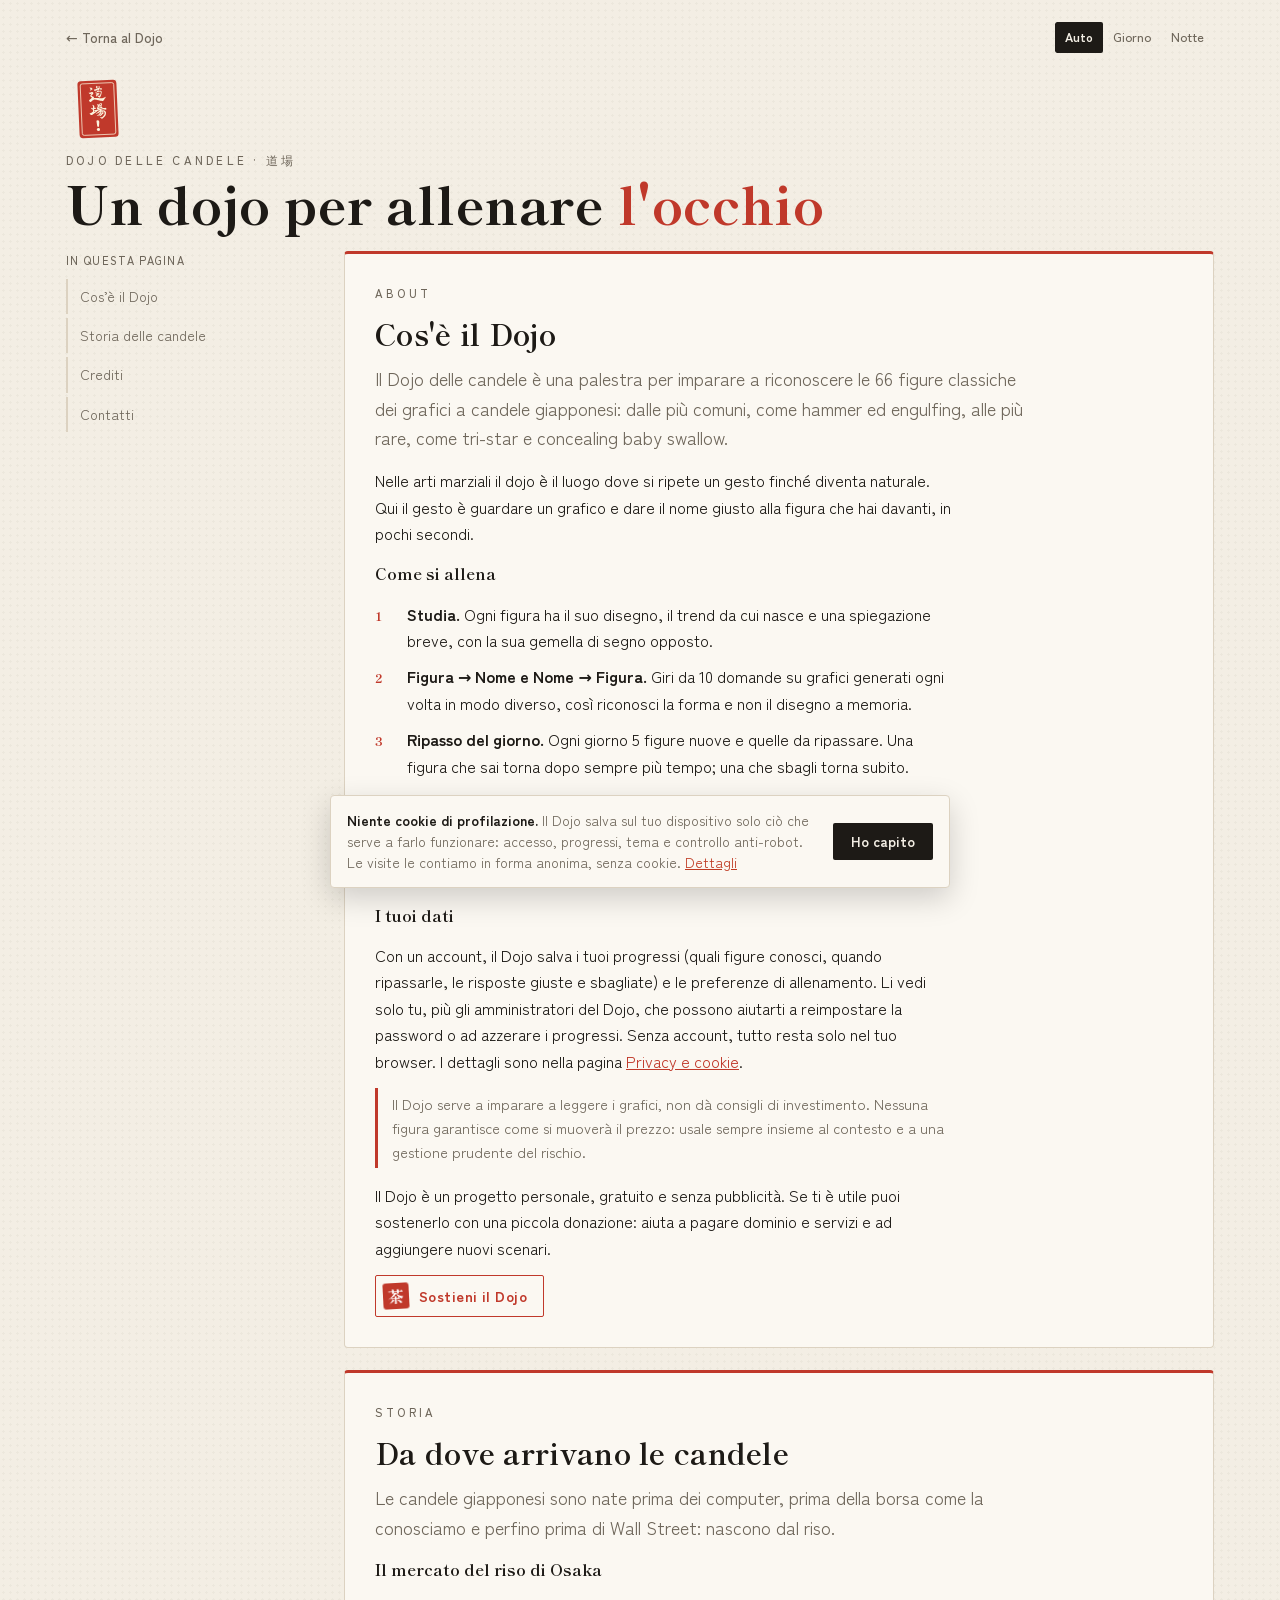
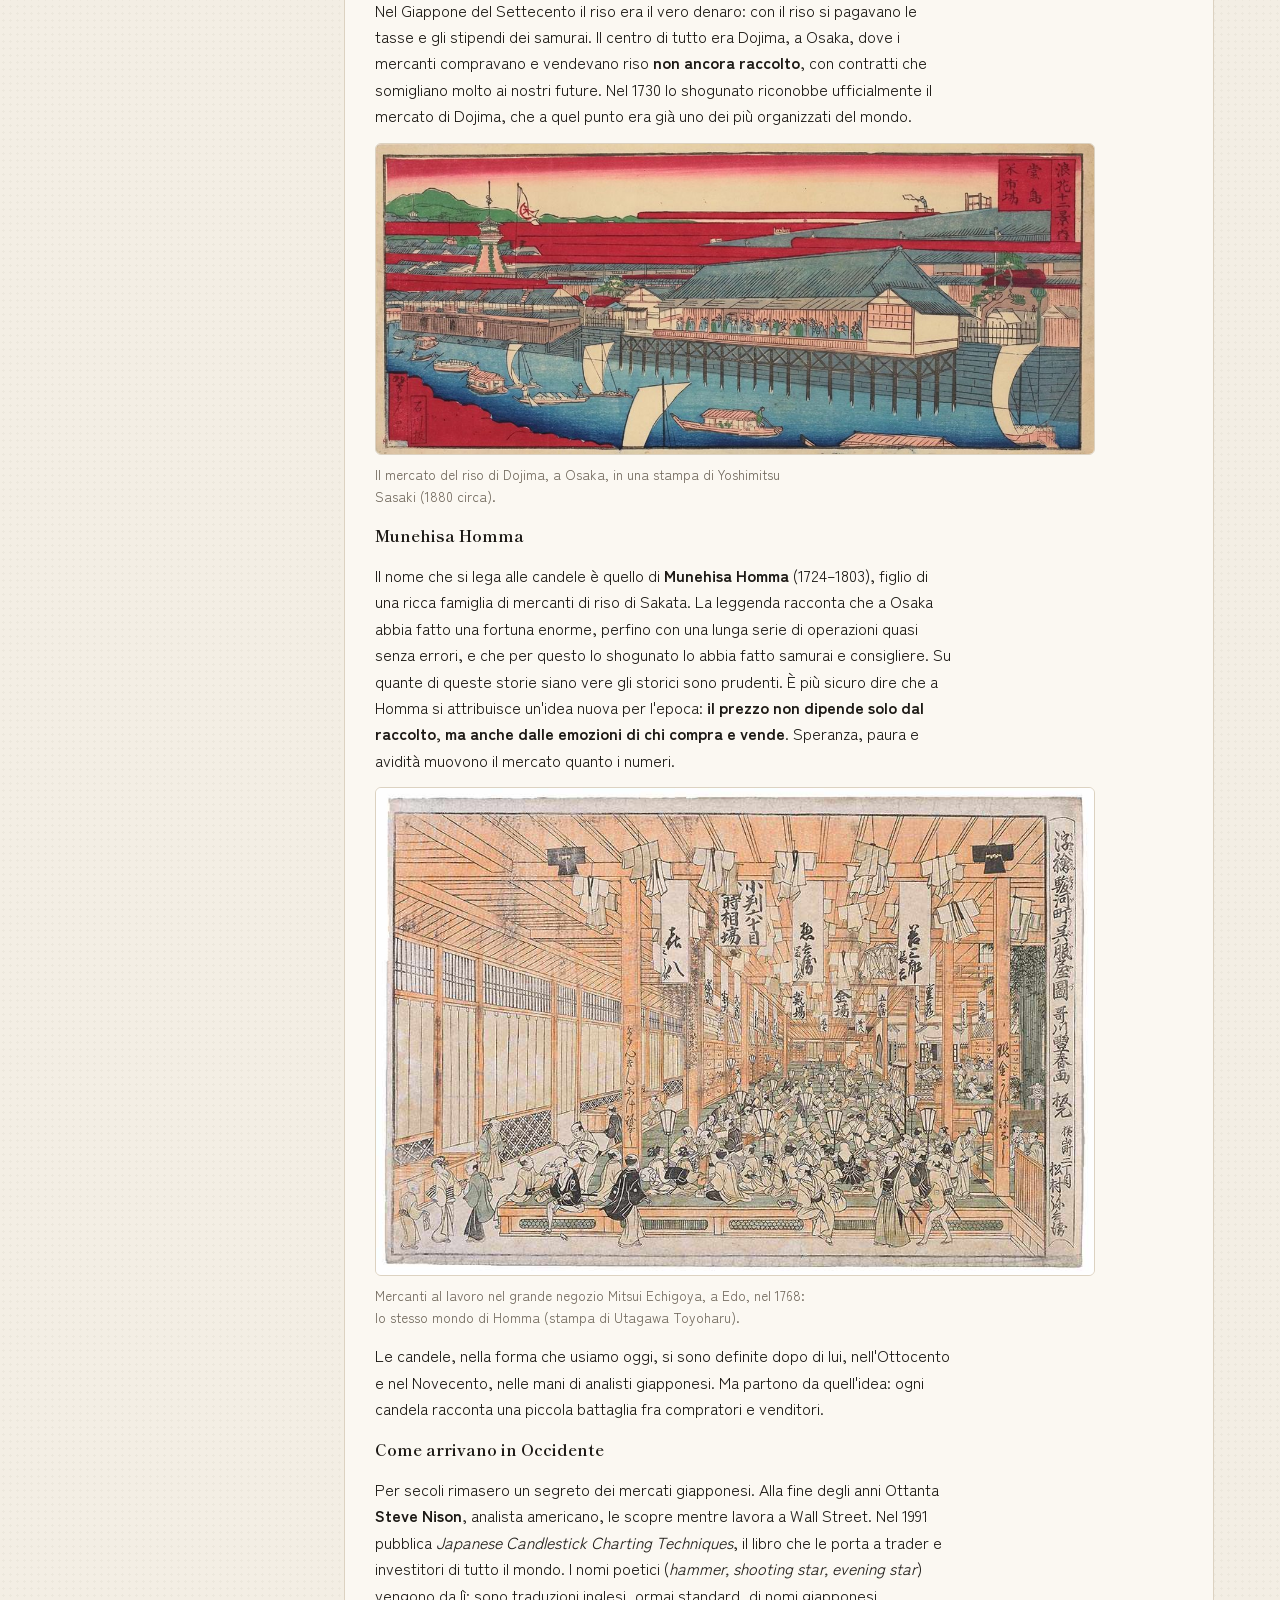
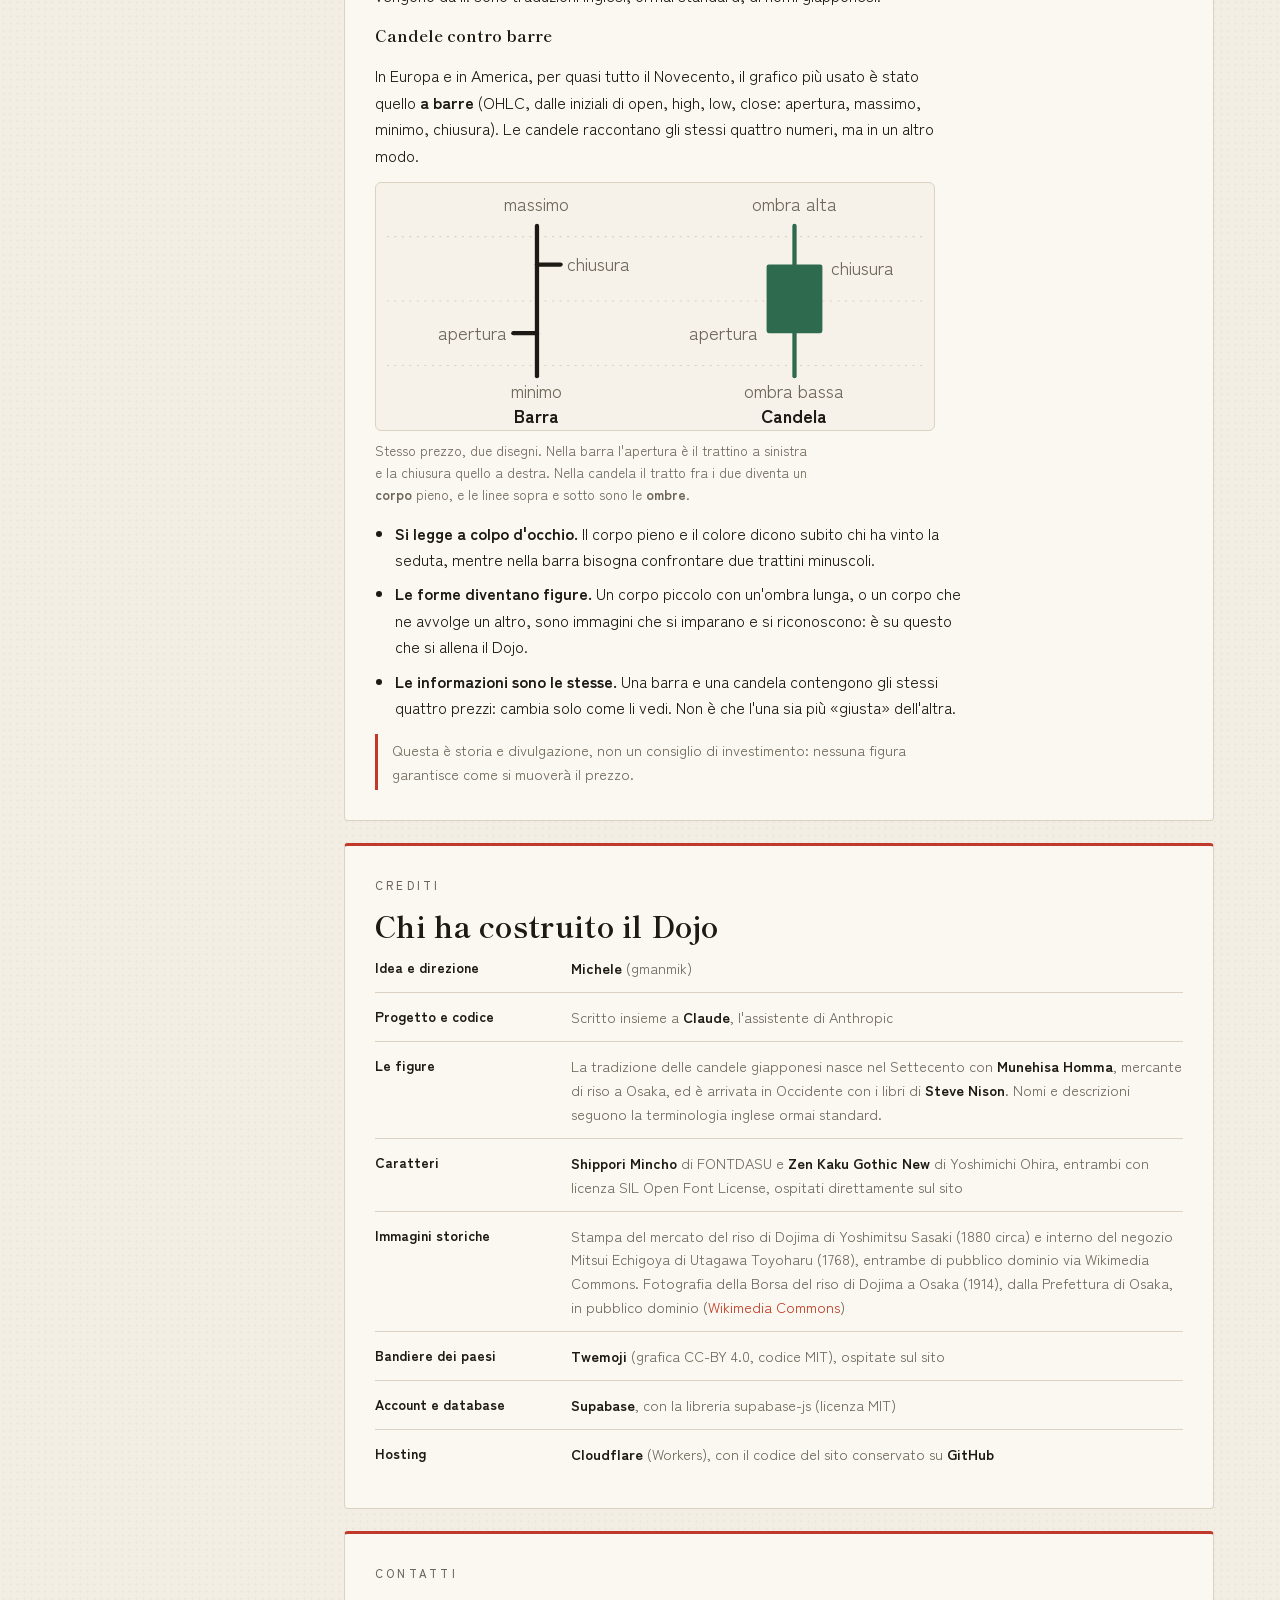
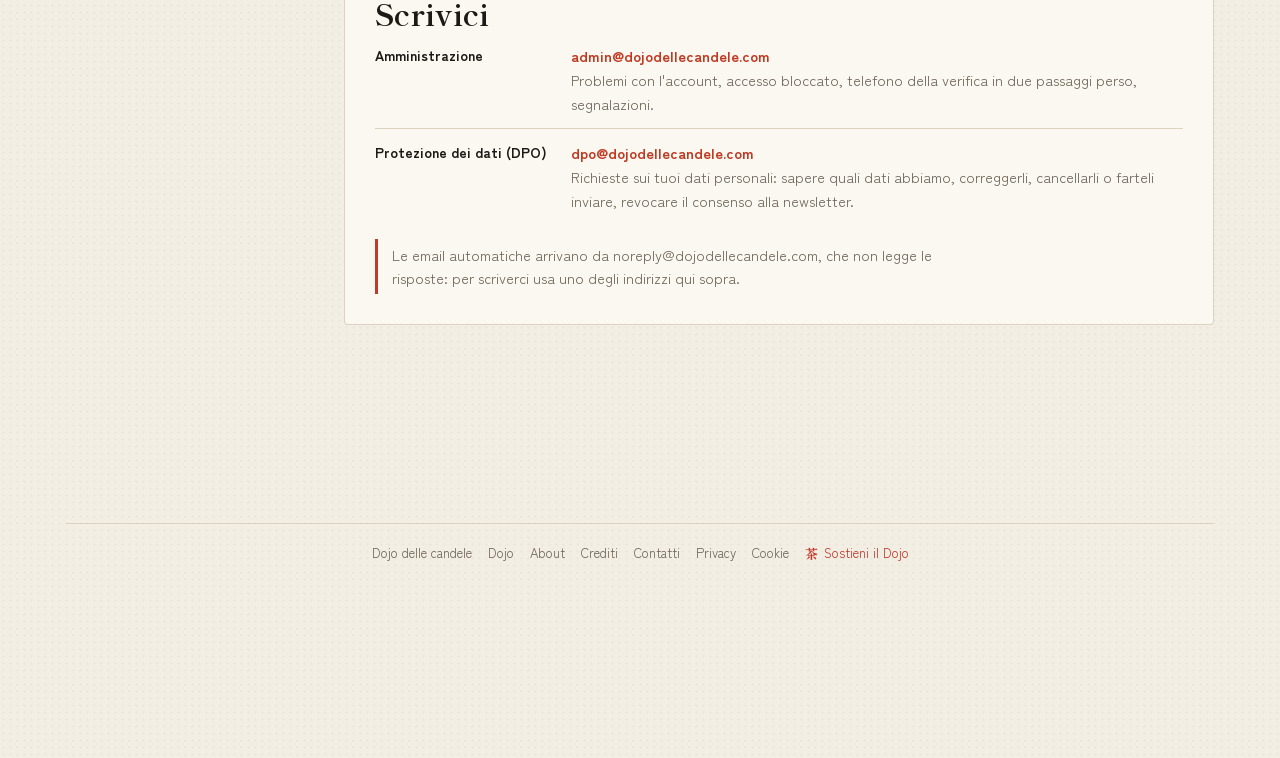
==== about.html @ 522f8072 "Impostazioni con suoni e ingranaggio, About e Privacy adattate al 16:9 Co-Authored-By: Claude Sonnet" ====
<!doctype html>
<html lang="it">
<head>
<meta charset="utf-8">
<script src="theme-init.js"></script>
<meta name="viewport" content="width=device-width,initial-scale=1,viewport-fit=cover">
<title>Dojo delle candele · About e crediti</title>
<meta name="description" content="Cos'è il Dojo delle candele, come funziona e chi ha contribuito.">
<link rel="icon" href="favicon.svg" type="image/svg+xml">
<link rel="icon" href="favicon-32.png" sizes="32x32" type="image/png">
<link rel="apple-touch-icon" href="apple-touch-icon.png">
<link rel="manifest" href="manifest.webmanifest">
<link rel="stylesheet" href="fonts.css">
<link rel="stylesheet" href="tasti-hover.css">
<link rel="stylesheet" href="pagine-larghe.css">
<style>
/* Layout: one reading column on the dojo's chart-paper; two chapters, About and Crediti. */
:root{
  color-scheme:light;
  --paper:#F1F4F0; --grid:rgba(24,48,36,.055); --card:#FFFFFF; --well:#FAFBF9;
  --ink:#17201C; --muted:#5A6660; --line:#D7DDD8;
  --bull:#12875C; --bull-soft:#DCF0E5; --bear:#CF3F48;
  --accent:#2C46A6; --accent-soft:#E2E7F7; --hl-line:#D9B54A;
  --display:"Young Serif", Georgia, "Times New Roman", serif;
  --body:"Figtree", system-ui, -apple-system, "Segoe UI", sans-serif;
  --mono:"IBM Plex Mono", ui-monospace, Menlo, Consolas, monospace;
}
@media (prefers-color-scheme: dark){:root:not([data-theme="light"]){
  --paper:#111714; --grid:rgba(200,230,215,.05); --card:#19211D; --well:#151C18;
  --ink:#E5ECE8; --muted:#9AA8A1; --line:#2B3530;
  --bull:#33C487; --bull-soft:#173427; --bear:#F2696F;
  --accent:#93A8FF; --accent-soft:#222B48; --hl-line:#9C8233; color-scheme:dark}}
:root[data-theme="dark"]{
  --paper:#111714; --grid:rgba(200,230,215,.05); --card:#19211D; --well:#151C18;
  --ink:#E5ECE8; --muted:#9AA8A1; --line:#2B3530;
  --bull:#33C487; --bull-soft:#173427; --bear:#F2696F;
  --accent:#93A8FF; --accent-soft:#222B48; --hl-line:#9C8233; color-scheme:dark}
*{box-sizing:border-box}
html{padding-top:env(safe-area-inset-top,0px);padding-bottom:env(safe-area-inset-bottom,0px)}
body{margin:0;background:var(--paper);color:var(--ink);font-family:var(--body);font-size:16px;line-height:1.6;
  background-image:linear-gradient(var(--grid) 1px,transparent 1px),linear-gradient(90deg,var(--grid) 1px,transparent 1px);background-size:24px 24px}
.wrap{max-width:760px;margin:0 auto;padding-block:20px 56px;padding-left:max(16px, env(safe-area-inset-left, 0px));padding-right:max(16px, env(safe-area-inset-right, 0px));display:grid;gap:22px}
.topbar{display:flex;justify-content:space-between;align-items:center;gap:10px;flex-wrap:wrap}
.back{font-weight:600;font-size:14px;border:1px solid var(--line);background:var(--card);color:var(--ink);padding:7px 14px 7px 11px;border-radius:999px;text-decoration:none}
.seg{display:inline-flex;border:1px solid var(--line);border-radius:8px;overflow:hidden;background:var(--card)}
.seg button{font:inherit;font-size:12.5px;font-weight:500;border:0;background:transparent;color:var(--muted);padding:5px 10px;cursor:pointer}
.seg button+button{border-left:1px solid var(--line)}
.seg button[aria-pressed="true"]{background:var(--accent-soft);color:var(--accent);font-weight:600}
button:focus-visible,a:focus-visible{outline:2px solid var(--accent);outline-offset:2px}
.eyebrow{font-family:var(--mono);font-size:11px;letter-spacing:.12em;text-transform:uppercase;color:var(--muted)}
h1{font-family:var(--display);font-weight:400;font-size:clamp(34px,6vw,52px);line-height:1.02;margin:6px 0 0;text-wrap:balance}
h1 em{font-style:normal;color:var(--bull)}
h2{font-family:var(--display);font-weight:400;font-size:clamp(24px,4vw,30px);line-height:1.1;margin:0;text-wrap:balance}
h3{font-size:16px;margin:0}
p{margin:0;max-width:65ch}
a{color:var(--accent)}
.lead{color:var(--muted);font-size:clamp(16px,2.4vw,18px)}
.chapter{background:var(--card);border:1px solid var(--line);border-radius:14px;padding:clamp(18px,4vw,30px);display:grid;gap:14px;scroll-margin-top:16px}
.steps{display:grid;gap:10px;margin:0;padding:0;list-style:none}
.steps li{display:grid;grid-template-columns:auto minmax(0,1fr);gap:4px 12px;align-items:baseline}
.steps .n{font-family:var(--mono);font-size:12px;color:var(--muted);min-width:20px}
.boxes{display:flex;flex-wrap:wrap;gap:6px;margin-top:2px}
.boxes span{font-family:var(--mono);font-size:12px;border:1px solid var(--line);border-radius:6px;padding:2px 8px;background:var(--well);font-variant-numeric:tabular-nums}
.boxes span:nth-child(n+4){border-color:var(--bull);color:var(--bull)}
.note{border-left:3px solid var(--hl-line);padding:4px 0 4px 14px;color:var(--muted);font-size:14.5px}
.compare-fig{margin:0;display:grid;gap:8px}
.compare-fig svg{width:100%;height:auto;max-width:560px;background:var(--well);border:1px solid var(--line);border-radius:6px}
.compare-fig img{width:100%;height:auto;max-width:720px;border:1px solid var(--line);border-radius:6px}
.compare-fig figcaption{font-size:13.5px;color:var(--muted);max-width:62ch}
.plain{margin:0;padding-left:20px;display:grid;gap:8px}
.credits{display:grid;gap:0;margin:0}
.credits div{display:grid;grid-template-columns:minmax(0,180px) minmax(0,1fr);gap:4px 16px;padding:12px 0;border-top:1px solid var(--line)}
.credits div:first-child{border-top:0;padding-top:0}
.credits dt{font-weight:600;font-size:14px}
.credits dd{margin:0;font-size:14.5px;color:var(--muted)}
.credits dd b{color:var(--ink);font-weight:600}
.credits dd a{color:var(--accent);text-decoration:none}
.credits dd a b{color:inherit}
.sitefoot{display:flex;gap:6px 16px;flex-wrap:wrap;justify-content:center;font-size:13px;color:var(--muted)}
.sitefoot a{color:var(--muted)}
@media (max-width:600px){
  body{background-image:none;font-size:15.5px}
  .credits div{grid-template-columns:minmax(0,1fr)}
}
</style>
<style>
/* Grafica Sumi per le pagine secondarie (About, Privacy, Admin): carta washi, inchiostro, timbro vermiglio.
   Viene dopo lo stile della pagina e ne ridefinisce colori, caratteri e forme. */
:root{
  --paper:#F3EEE4; --grain:rgba(60,40,10,.035); --grid:transparent; --card:#FBF8F2; --well:#F7F2E9;
  --ink:#1D1A16; --muted:#6E665A; --line:#DCD2C1; --line2:#C9BDA8;
  --bull:#2E6A4E; --bull-soft:#E1EBDF; --bear:#BF3A22; --bear-soft:#F5E0D7;
  --accent:#BF3A22; --accent-soft:#F5E0D7; --hl:#F1E6C6; --hl-line:#B8963E; --seal:#C0392B; --seal-ink:#FFFFFF;
  --display:"Shippori Mincho", "Hiragino Mincho ProN", Georgia, serif;
  --body:"Zen Kaku Gothic New", system-ui, -apple-system, "Segoe UI", sans-serif;
  --mono:"Zen Kaku Gothic New", system-ui, sans-serif;
}
@media (prefers-color-scheme: dark){:root:not([data-theme="light"]){
  --paper:#15130F; --grain:rgba(255,240,210,.03); --grid:transparent; --card:#201C17; --well:#1A1713;
  --ink:#F4EEE3; --muted:#C4BBAC; --line:#4D463B; --line2:#6A6152;
  --bull:#86C29C; --bull-soft:#20302A; --bear:#EE7B59; --bear-soft:#3A221B;
  --accent:#E8714F; --accent-soft:#35201A; --hl:#2E2817; --hl-line:#9C8236; --seal:#D9503A; --seal-ink:#FFFFFF; color-scheme:dark}}
:root[data-theme="dark"]{
  --paper:#15130F; --grain:rgba(255,240,210,.03); --grid:transparent; --card:#201C17; --well:#1A1713;
  --ink:#F4EEE3; --muted:#C4BBAC; --line:#4D463B; --line2:#6A6152;
  --bull:#86C29C; --bull-soft:#20302A; --bear:#EE7B59; --bear-soft:#3A221B;
  --accent:#E8714F; --accent-soft:#35201A; --hl:#2E2817; --hl-line:#9C8236; --seal:#D9503A; --seal-ink:#FFFFFF; color-scheme:dark}
body{line-height:1.65;background-image:radial-gradient(var(--grain) 1px,transparent 1.2px)!important;background-size:7px 7px!important}
h1,h2,.gate h2,.tile .v{font-family:var(--display);font-weight:800;letter-spacing:.01em}
h2{font-weight:700}
h1 em{color:var(--seal)}
h3{font-family:var(--display);font-weight:700}
.eyebrow{font-family:var(--body);font-weight:500;font-size:11.5px;letter-spacing:.28em}
a{color:var(--seal)}
button:focus-visible,a:focus-visible,input:focus-visible{outline-color:var(--seal)}
.back{border:0;background:none;padding:6px 0;color:var(--muted);font-weight:500;border-radius:0}
.back:hover{color:var(--ink)}
.seg,.themes{border:0;border-radius:2px;background:transparent}
.seg button{border-radius:2px}
.seg button+button{border-left:0}
.seg button[aria-pressed="true"]{background:var(--ink);color:var(--paper);font-weight:700}
.chapter,.panel{border-radius:4px;border-color:var(--line)}
.chapter{border-top:3px solid var(--seal)}
.note{border-left-color:var(--seal)}
.boxes span{font-family:var(--body);border-radius:2px;border-color:var(--line2)}
.steps .n{font-family:var(--display);font-weight:800;color:var(--seal)}
.credits div,.tbl th,.tbl td,.tbl tr{border-color:var(--line)}
.tbl code,.secret,.exportbox textarea{font-family:ui-monospace,Menlo,Consolas,monospace}
.sitefoot{padding-top:18px;border-top:1px solid var(--line)}
.sitefoot a{text-decoration:none}
.sitefoot a:hover{color:var(--seal)}
/* admin */
.btn{border-radius:2px;font-weight:700;letter-spacing:.02em}
.btn:hover:not(:disabled){background:var(--seal);color:var(--seal-ink)}
.btn.ghost{border:1px solid var(--line2)}
.btn.ghost:hover:not(:disabled){background:var(--well);color:var(--ink)}
input,.exportbox textarea,.confirm{border-radius:2px;border-width:1px;border-color:var(--line2)}
.chip{border-radius:2px;font-weight:700}
.chip.me{border-color:var(--line2)}
.dots i{border-radius:50%}
.legend i{border-radius:50%}
.tile{border-top:3px solid var(--seal)}
.gate{border-top:3px solid var(--seal)}
/* Tasto «Sostieni il Dojo» (grafica Sumi). Usa solo le variabili già presenti nel sito:
   --seal, --seal-ink, --muted, --line, --display, --body. */
.support{display:inline-flex;align-items:center;gap:10px;font-family:var(--body);font-weight:700;font-size:14.5px;letter-spacing:.03em;
  color:var(--seal);background:transparent;border:1.5px solid var(--seal);border-radius:2px;padding:7px 16px 7px 7px;text-decoration:none;
  transition:background .15s,color .15s}
.support .cha{display:grid;place-items:center;width:26px;height:26px;border-radius:3px;background:var(--seal);color:var(--seal-ink);
  font-family:var(--display);font-weight:800;font-size:16px;line-height:1;transform:rotate(-3deg)}
.support:hover{background:var(--seal);color:var(--seal-ink)}
.support:hover .cha{background:var(--seal-ink);color:var(--seal)}
.support:focus-visible{outline:2px solid var(--seal);outline-offset:3px}
/* nel piè di pagina: un link discreto con il piccolo 茶 */
.sitefoot .foot-support{display:inline-flex;align-items:center;gap:6px;color:var(--seal)!important;text-decoration:none}
.sitefoot .foot-support .cha{font-family:var(--display);font-weight:800;font-size:13px;line-height:1}
.sitefoot .foot-support:hover{text-decoration:underline;text-underline-offset:3px}
/* fine del Ripasso del giorno: una riga piccola, mai un popup */
.support-line{display:flex;align-items:center;justify-content:space-between;gap:10px 16px;flex-wrap:wrap;border-top:1px dashed var(--line2,var(--line));padding-top:14px;margin-top:4px}
.support-line p{margin:0;font-size:13.5px;color:var(--muted);max-width:52ch}
.support-line .support{font-size:13.5px;padding:5px 14px 5px 5px}
.support-line .support .cha{width:22px;height:22px;font-size:14px}
@media (max-width:600px){.support-line .support{width:100%;justify-content:center}}
</style>
</head>
<body>
<div class="wrap">
  <div class="topbar">
    <a class="back" href="./">← Torna al Dojo</a>
    <div class="seg themes" id="themeSeg" role="group" aria-label="Tema">
      <button type="button" data-t="auto" title="Segue il giorno o la notte del tuo dispositivo">Auto</button><button type="button" data-t="light">Giorno</button><button type="button" data-t="dark">Notte</button>
    </div>
  </div>

  <header>
    <img src="logo.svg" alt="" height="64" style="display:block;margin-bottom:10px;width:auto">
    <div class="eyebrow">Dojo delle candele · 道場</div>
    <h1>Un dojo per allenare <em>l'occhio</em></h1>
  </header>

  <nav class="toc" aria-label="Indice della pagina"><b>In questa pagina</b><a href="#about">Cos’è il Dojo</a><a href="#storia">Storia delle candele</a><a href="#crediti">Crediti</a><a href="#contatti">Contatti</a></nav>
  <section class="chapter" id="about">
    <div class="eyebrow">About</div>
    <h2>Cos'è il Dojo</h2>
    <p class="lead">Il Dojo delle candele è una palestra per imparare a riconoscere le 66 figure classiche dei grafici a candele giapponesi: dalle più comuni, come hammer ed engulfing, alle più rare, come tri-star e concealing baby swallow.</p>
    <p>Nelle arti marziali il dojo è il luogo dove si ripete un gesto finché diventa naturale. Qui il gesto è guardare un grafico e dare il nome giusto alla figura che hai davanti, in pochi secondi.</p>

    <h3>Come si allena</h3>
    <ol class="steps">
      <li><span class="n">1</span><span><b>Studia.</b> Ogni figura ha il suo disegno, il trend da cui nasce e una spiegazione breve, con la sua gemella di segno opposto.</span></li>
      <li><span class="n">2</span><span><b>Figura → Nome e Nome → Figura.</b> Giri da 10 domande su grafici generati ogni volta in modo diverso, così riconosci la forma e non il disegno a memoria.</span></li>
      <li><span class="n">3</span><span><b>Ripasso del giorno.</b> Ogni giorno 5 figure nuove e quelle da ripassare. Una figura che sai torna dopo sempre più tempo; una che sbagli torna subito.</span></li>
    </ol>
    <p>Il ripasso usa il metodo Leitner: ogni figura sta in una scatola, e ogni risposta giusta la sposta in quella successiva.</p>
    <div class="boxes" aria-label="Intervalli di ripasso"><span>oggi</span><span>1 giorno</span><span>3 giorni</span><span>7 giorni</span><span>16 giorni</span><span>35 giorni</span></div>

    <h3>I tuoi dati</h3>
    <p>Con un account, il Dojo salva i tuoi progressi (quali figure conosci, quando ripassarle, le risposte giuste e sbagliate) e le preferenze di allenamento. Li vedi solo tu, più gli amministratori del Dojo, che possono aiutarti a reimpostare la password o ad azzerare i progressi. Senza account, tutto resta solo nel tuo browser. I dettagli sono nella pagina <a href="privacy.html">Privacy e cookie</a>.</p>

    <p class="note">Il Dojo serve a imparare a leggere i grafici, non dà consigli di investimento. Nessuna figura garantisce come si muoverà il prezzo: usale sempre insieme al contesto e a una gestione prudente del rischio.</p>

    <p>Il Dojo è un progetto personale, gratuito e senza pubblicità. Se ti è utile puoi sostenerlo con una piccola donazione: aiuta a pagare dominio e servizi e ad aggiungere nuovi scenari.</p>
    <p><a class="support" href="https://paypal.me/Gmanmik" target="_blank" rel="noopener noreferrer"><span class="cha" aria-hidden="true">茶</span>Sostieni il Dojo</a></p>
  </section>

  <section class="chapter" id="storia">
    <div class="eyebrow">Storia</div>
    <h2>Da dove arrivano le candele</h2>
    <p class="lead">Le candele giapponesi sono nate prima dei computer, prima della borsa come la conosciamo e perfino prima di Wall Street: nascono dal riso.</p>

    <h3>Il mercato del riso di Osaka</h3>
    <p>Nel Giappone del Settecento il riso era il vero denaro: con il riso si pagavano le tasse e gli stipendi dei samurai. Il centro di tutto era Dojima, a Osaka, dove i mercanti compravano e vendevano riso <b>non ancora raccolto</b>, con contratti che somigliano molto ai nostri future. Nel 1730 lo shogunato riconobbe ufficialmente il mercato di Dojima, che a quel punto era già uno dei più organizzati del mondo.</p>
    <figure class="compare-fig"><img src="dojima-stampa-sasaki.jpg" alt="Stampa giapponese del mercato del riso di Dojima a Osaka" width="1200" height="519" loading="lazy"><figcaption>Il mercato del riso di Dojima, a Osaka, in una stampa di Yoshimitsu Sasaki (1880 circa).</figcaption></figure>

    <h3>Munehisa Homma</h3>
    <p>Il nome che si lega alle candele è quello di <b>Munehisa Homma</b> (1724–1803), figlio di una ricca famiglia di mercanti di riso di Sakata. La leggenda racconta che a Osaka abbia fatto una fortuna enorme, perfino con una lunga serie di operazioni quasi senza errori, e che per questo lo shogunato lo abbia fatto samurai e consigliere. Su quante di queste storie siano vere gli storici sono prudenti. È più sicuro dire che a Homma si attribuisce un'idea nuova per l'epoca: <b>il prezzo non dipende solo dal raccolto, ma anche dalle emozioni di chi compra e vende</b>. Speranza, paura e avidità muovono il mercato quanto i numeri.</p>
    <figure class="compare-fig"><img src="mercanti-mitsui-echigoya-1768.jpg" alt="Interno di un grande negozio di mercanti a Edo, stampa del 1768" width="1000" height="678" loading="lazy"><figcaption>Mercanti al lavoro nel grande negozio Mitsui Echigoya, a Edo, nel 1768: lo stesso mondo di Homma (stampa di Utagawa Toyoharu).</figcaption></figure>
    <p>Le candele, nella forma che usiamo oggi, si sono definite dopo di lui, nell'Ottocento e nel Novecento, nelle mani di analisti giapponesi. Ma partono da quell'idea: ogni candela racconta una piccola battaglia fra compratori e venditori.</p>

    <h3>Come arrivano in Occidente</h3>
    <p>Per secoli rimasero un segreto dei mercati giapponesi. Alla fine degli anni Ottanta <b>Steve Nison</b>, analista americano, le scopre mentre lavora a Wall Street. Nel 1991 pubblica <i>Japanese Candlestick Charting Techniques</i>, il libro che le porta a trader e investitori di tutto il mondo. I nomi poetici (<i>hammer, shooting star, evening star</i>) vengono da lì: sono traduzioni inglesi, ormai standard, di nomi giapponesi.</p>

    <h3>Candele contro barre</h3>
    <p>In Europa e in America, per quasi tutto il Novecento, il grafico più usato è stato quello <b>a barre</b> (OHLC, dalle iniziali di open, high, low, close: apertura, massimo, minimo, chiusura). Le candele raccontano gli stessi quattro numeri, ma in un altro modo.</p>
    <figure class="compare-fig">
      <svg viewBox="0 0 520 230" role="img" aria-label="Lo stesso movimento di prezzo disegnato come barra OHLC e come candela">
        <g stroke="var(--line)" stroke-dasharray="2 5"><line x1="10" x2="510" y1="50" y2="50"/><line x1="10" x2="510" y1="110" y2="110"/><line x1="10" x2="510" y1="170" y2="170"/></g>
        <g fill="none" stroke="var(--ink)" stroke-width="4" stroke-linecap="round"><path d="M150 40v140"/><path d="M128 140h22"/><path d="M150 76h22"/></g>
        <g font-size="17" fill="var(--muted)" font-family="var(--body)"><text x="122" y="146" text-anchor="end">apertura</text><text x="178" y="82">chiusura</text><text x="150" y="26" text-anchor="middle">massimo</text><text x="150" y="200" text-anchor="middle">minimo</text><text x="150" y="224" text-anchor="middle" font-weight="700" fill="var(--ink)">Barra</text></g>
        <g><path d="M390 40v140" stroke="var(--bull)" stroke-width="4" stroke-linecap="round"/><rect x="364" y="76" width="52" height="64" rx="2" fill="var(--bull)"/></g>
        <g font-size="17" fill="var(--muted)" font-family="var(--body)"><text x="356" y="146" text-anchor="end">apertura</text><text x="424" y="86">chiusura</text><text x="390" y="26" text-anchor="middle">ombra alta</text><text x="390" y="200" text-anchor="middle">ombra bassa</text><text x="390" y="224" text-anchor="middle" font-weight="700" fill="var(--ink)">Candela</text></g>
      </svg>
      <figcaption>Stesso prezzo, due disegni. Nella barra l'apertura è il trattino a sinistra e la chiusura quello a destra. Nella candela il tratto fra i due diventa un <b>corpo</b> pieno, e le linee sopra e sotto sono le <b>ombre</b>.</figcaption>
    </figure>
    <ul class="plain">
      <li><b>Si legge a colpo d'occhio.</b> Il corpo pieno e il colore dicono subito chi ha vinto la seduta, mentre nella barra bisogna confrontare due trattini minuscoli.</li>
      <li><b>Le forme diventano figure.</b> Un corpo piccolo con un'ombra lunga, o un corpo che ne avvolge un altro, sono immagini che si imparano e si riconoscono: è su questo che si allena il Dojo.</li>
      <li><b>Le informazioni sono le stesse.</b> Una barra e una candela contengono gli stessi quattro prezzi: cambia solo come li vedi. Non è che l'una sia più «giusta» dell'altra.</li>
    </ul>
    <p class="note">Questa è storia e divulgazione, non un consiglio di investimento: nessuna figura garantisce come si muoverà il prezzo.</p>
  </section>

  <section class="chapter" id="crediti">
    <div class="eyebrow">Crediti</div>
    <h2>Chi ha costruito il Dojo</h2>
    <dl class="credits">
      <div><dt>Idea e direzione</dt><dd><b>Michele</b> (gmanmik)</dd></div>
      <div><dt>Progetto e codice</dt><dd>Scritto insieme a <b>Claude</b>, l'assistente di Anthropic</dd></div>
      <div><dt>Le figure</dt><dd>La tradizione delle candele giapponesi nasce nel Settecento con <b>Munehisa Homma</b>, mercante di riso a Osaka, ed è arrivata in Occidente con i libri di <b>Steve Nison</b>. Nomi e descrizioni seguono la terminologia inglese ormai standard.</dd></div>
      <div><dt>Caratteri</dt><dd><b>Shippori Mincho</b> di FONTDASU e <b>Zen Kaku Gothic New</b> di Yoshimichi Ohira, entrambi con licenza SIL Open Font License, ospitati direttamente sul sito</dd></div>
      <div><dt>Immagini storiche</dt><dd>Stampa del mercato del riso di Dojima di Yoshimitsu Sasaki (1880 circa) e interno del negozio Mitsui Echigoya di Utagawa Toyoharu (1768), entrambe di pubblico dominio via Wikimedia Commons. Fotografia della Borsa del riso di Dojima a Osaka (1914), dalla Prefettura di Osaka, in pubblico dominio (<a href="https://commons.wikimedia.org/wiki/File:OsakaRiceMarket.jpg" rel="noopener noreferrer" target="_blank">Wikimedia Commons</a>)</dd></div>
      <div><dt>Bandiere dei paesi</dt><dd><b>Twemoji</b> (grafica CC-BY 4.0, codice MIT), ospitate sul sito</dd></div>
      <div><dt>Account e database</dt><dd><b>Supabase</b>, con la libreria supabase-js (licenza MIT)</dd></div>
      <div><dt>Hosting</dt><dd><b>Cloudflare</b> (Workers), con il codice del sito conservato su <b>GitHub</b></dd></div>
    </dl>
  </section>

  <section class="chapter" id="contatti">
    <div class="eyebrow">Contatti</div>
    <h2>Scrivici</h2>
    <dl class="credits">
      <div><dt>Amministrazione</dt><dd><a href="mailto:admin@dojodellecandele.com"><b>admin@dojodellecandele.com</b></a><br>Problemi con l'account, accesso bloccato, telefono della verifica in due passaggi perso, segnalazioni.</dd></div>
      <div><dt>Protezione dei dati (DPO)</dt><dd><a href="mailto:dpo@dojodellecandele.com"><b>dpo@dojodellecandele.com</b></a><br>Richieste sui tuoi dati personali: sapere quali dati abbiamo, correggerli, cancellarli o farteli inviare, revocare il consenso alla newsletter.</dd></div>
    </dl>
    <p class="note">Le email automatiche arrivano da noreply@dojodellecandele.com, che non legge le risposte: per scriverci usa uno degli indirizzi qui sopra.</p>
  </section>

  <footer class="sitefoot"><span>Dojo delle candele</span><a href="./">Dojo</a><a href="#about">About</a><a href="#crediti">Crediti</a><a href="#contatti">Contatti</a><a href="privacy.html">Privacy</a><a href="privacy.html#cookie">Cookie</a><a class="foot-support" href="https://paypal.me/Gmanmik" target="_blank" rel="noopener noreferrer"><span class="cha" aria-hidden="true">茶</span>Sostieni il Dojo</a></footer>
</div>
<script src="theme.js"></script>
<script src="cookie.js" defer></script>
</body>
</html>
---- fonts.css ----
/* Caratteri del Dojo (grafica Sumi), ospitati qui invece che su Google Fonts (niente dati inviati a Google). Licenza SIL Open Font License. */
/* latin-ext */
@font-face {
  font-family: 'Shippori Mincho';
  font-style: normal;
  font-weight: 500;
  font-display: swap;
  src: url(font-shippori-mincho-latin-ext.woff2) format('woff2');
  unicode-range: U+0100-02BA, U+02BD-02C5, U+02C7-02CC, U+02CE-02D7, U+02DD-02FF, U+0304, U+0308, U+0329, U+1D00-1DBF, U+1E00-1E9F, U+1EF2-1EFF, U+2020, U+20A0-20AB, U+20AD-20C4, U+2113, U+2C60-2C7F, U+A720-A7FF;
}
/* latin */
@font-face {
  font-family: 'Shippori Mincho';
  font-style: normal;
  font-weight: 500;
  font-display: swap;
  src: url(font-shippori-mincho-latin.woff2) format('woff2');
  unicode-range: U+0000-00FF, U+0131, U+0152-0153, U+02BB-02BC, U+02C6, U+02DA, U+02DC, U+0304, U+0308, U+0329, U+2000-206F, U+20AC, U+2122, U+2191, U+2193, U+2212, U+2215, U+FEFF, U+FFFD;
}
/* latin-ext */
@font-face {
  font-family: 'Shippori Mincho';
  font-style: normal;
  font-weight: 700;
  font-display: swap;
  src: url(font-shippori-mincho-latin-ext-700.woff2) format('woff2');
  unicode-range: U+0100-02BA, U+02BD-02C5, U+02C7-02CC, U+02CE-02D7, U+02DD-02FF, U+0304, U+0308, U+0329, U+1D00-1DBF, U+1E00-1E9F, U+1EF2-1EFF, U+2020, U+20A0-20AB, U+20AD-20C4, U+2113, U+2C60-2C7F, U+A720-A7FF;
}
/* latin */
@font-face {
  font-family: 'Shippori Mincho';
  font-style: normal;
  font-weight: 700;
  font-display: swap;
  src: url(font-shippori-mincho-latin-700.woff2) format('woff2');
  unicode-range: U+0000-00FF, U+0131, U+0152-0153, U+02BB-02BC, U+02C6, U+02DA, U+02DC, U+0304, U+0308, U+0329, U+2000-206F, U+20AC, U+2122, U+2191, U+2193, U+2212, U+2215, U+FEFF, U+FFFD;
}
/* latin-ext */
@font-face {
  font-family: 'Shippori Mincho';
  font-style: normal;
  font-weight: 800;
  font-display: swap;
  src: url(font-shippori-mincho-latin-ext-800.woff2) format('woff2');
  unicode-range: U+0100-02BA, U+02BD-02C5, U+02C7-02CC, U+02CE-02D7, U+02DD-02FF, U+0304, U+0308, U+0329, U+1D00-1DBF, U+1E00-1E9F, U+1EF2-1EFF, U+2020, U+20A0-20AB, U+20AD-20C4, U+2113, U+2C60-2C7F, U+A720-A7FF;
}
/* latin */
@font-face {
  font-family: 'Shippori Mincho';
  font-style: normal;
  font-weight: 800;
  font-display: swap;
  src: url(font-shippori-mincho-latin-800.woff2) format('woff2');
  unicode-range: U+0000-00FF, U+0131, U+0152-0153, U+02BB-02BC, U+02C6, U+02DA, U+02DC, U+0304, U+0308, U+0329, U+2000-206F, U+20AC, U+2122, U+2191, U+2193, U+2212, U+2215, U+FEFF, U+FFFD;
}
/* latin-ext */
@font-face {
  font-family: 'Zen Kaku Gothic New';
  font-style: normal;
  font-weight: 400;
  font-display: swap;
  src: url(font-zen-kaku-gothic-new-latin-ext.woff2) format('woff2');
  unicode-range: U+0100-02BA, U+02BD-02C5, U+02C7-02CC, U+02CE-02D7, U+02DD-02FF, U+0304, U+0308, U+0329, U+1D00-1DBF, U+1E00-1E9F, U+1EF2-1EFF, U+2020, U+20A0-20AB, U+20AD-20C4, U+2113, U+2C60-2C7F, U+A720-A7FF;
}
/* latin */
@font-face {
  font-family: 'Zen Kaku Gothic New';
  font-style: normal;
  font-weight: 400;
  font-display: swap;
  src: url(font-zen-kaku-gothic-new-latin.woff2) format('woff2');
  unicode-range: U+0000-00FF, U+0131, U+0152-0153, U+02BB-02BC, U+02C6, U+02DA, U+02DC, U+0304, U+0308, U+0329, U+2000-206F, U+20AC, U+2122, U+2191, U+2193, U+2212, U+2215, U+FEFF, U+FFFD;
}
/* latin-ext */
@font-face {
  font-family: 'Zen Kaku Gothic New';
  font-style: normal;
  font-weight: 500;
  font-display: swap;
  src: url(font-zen-kaku-gothic-new-latin-ext-500.woff2) format('woff2');
  unicode-range: U+0100-02BA, U+02BD-02C5, U+02C7-02CC, U+02CE-02D7, U+02DD-02FF, U+0304, U+0308, U+0329, U+1D00-1DBF, U+1E00-1E9F, U+1EF2-1EFF, U+2020, U+20A0-20AB, U+20AD-20C4, U+2113, U+2C60-2C7F, U+A720-A7FF;
}
/* latin */
@font-face {
  font-family: 'Zen Kaku Gothic New';
  font-style: normal;
  font-weight: 500;
  font-display: swap;
  src: url(font-zen-kaku-gothic-new-latin-500.woff2) format('woff2');
  unicode-range: U+0000-00FF, U+0131, U+0152-0153, U+02BB-02BC, U+02C6, U+02DA, U+02DC, U+0304, U+0308, U+0329, U+2000-206F, U+20AC, U+2122, U+2191, U+2193, U+2212, U+2215, U+FEFF, U+FFFD;
}
/* latin-ext */
@font-face {
  font-family: 'Zen Kaku Gothic New';
  font-style: normal;
  font-weight: 700;
  font-display: swap;
  src: url(font-zen-kaku-gothic-new-latin-ext-700.woff2) format('woff2');
  unicode-range: U+0100-02BA, U+02BD-02C5, U+02C7-02CC, U+02CE-02D7, U+02DD-02FF, U+0304, U+0308, U+0329, U+1D00-1DBF, U+1E00-1E9F, U+1EF2-1EFF, U+2020, U+20A0-20AB, U+20AD-20C4, U+2113, U+2C60-2C7F, U+A720-A7FF;
}
/* latin */
@font-face {
  font-family: 'Zen Kaku Gothic New';
  font-style: normal;
  font-weight: 700;
  font-display: swap;
  src: url(font-zen-kaku-gothic-new-latin-700.woff2) format('woff2');
  unicode-range: U+0000-00FF, U+0131, U+0152-0153, U+02BB-02BC, U+02C6, U+02DA, U+02DC, U+0304, U+0308, U+0329, U+2000-206F, U+20AC, U+2122, U+2191, U+2193, U+2212, U+2215, U+FEFF, U+FFFD;
}
/* kanji */
@font-face {
  font-family: 'Shippori Mincho';
  font-style: normal;
  font-weight: 800;
  font-display: swap;
  src: url(font-shippori-mincho-kanji.woff2) format('woff2');
  unicode-range: U+4e00, U+4e09, U+4e8c, U+4e94, U+516d, U+56db, U+5834, U+8336, U+9053;
}
---- tasti-hover.css ----
/* Tasti al passaggio del mouse (richiesta di Michele, 25/10): si ingrandiscono leggermente e la tinta
   diventa più scura di giorno e più chiara di notte. Solo con mouse vero (hover:hover), non sul tablet al tocco.
   Va in fondo allo stile di index, about, privacy e admin, dopo le regole :hover che ci sono già. */
:root{--hover-tint:brightness(.9)}
@media (prefers-color-scheme: dark){:root:not([data-theme="light"]){--hover-tint:brightness(1.22)}}
:root[data-theme="dark"]{--hover-tint:brightness(1.22)}
.btn,.opt,.mode,.support,.linkbtn,.back,.seg button,.fig{transition:transform .15s ease,filter .15s ease,background-color .15s,color .15s}
@media (hover:hover){
  .btn:hover:not(:disabled),.opt:hover:not(:disabled),.support:hover,.seg button:hover,.linkbtn:hover,.fig:hover{transform:scale(1.04);filter:var(--hover-tint)}
  .mode:hover{transform:scale(1.015);filter:var(--hover-tint)}
}
.btn:active:not(:disabled),.opt:active:not(:disabled){transform:scale(.98)}
@media (prefers-reduced-motion: reduce){.btn,.opt,.mode,.support,.linkbtn,.back,.seg button,.fig{transition:none}
  .btn:hover,.opt:hover,.mode:hover,.support:hover,.seg button:hover,.linkbtn:hover,.fig:hover{transform:none!important}}
---- pagine-larghe.css ----
/* About e Privacy sui monitor larghi (16:9): colonna di testo a destra e indice dei capitoli fisso a sinistra.
   Sotto i 1100 px l'indice non si vede e la pagina resta com'è. */
.toc{display:none}
@media (min-width:1100px) and (min-aspect-ratio:4/3){
  body .wrap{max-width:1180px;grid-template-columns:230px minmax(0,1fr);column-gap:48px;align-items:start}
  body .wrap>.topbar,.wrap>header,.wrap>.sitefoot{grid-column:1 / -1}
  body .wrap>.chapter{grid-column:2}
  .toc{display:grid;gap:4px;grid-column:1;grid-row:3 / span 12;position:sticky;top:22px;align-self:start;font-size:14px}
  .toc b{font-family:var(--mono);font-size:11px;letter-spacing:.12em;text-transform:uppercase;color:var(--muted);font-weight:500;margin-bottom:6px}
  .toc a{color:var(--muted);text-decoration:none;padding:6px 0 6px 12px;border-left:2px solid var(--line)}
  .toc a:hover{color:var(--ink);border-left-color:var(--seal)}
  .chapter p,.chapter li{max-width:72ch}
}
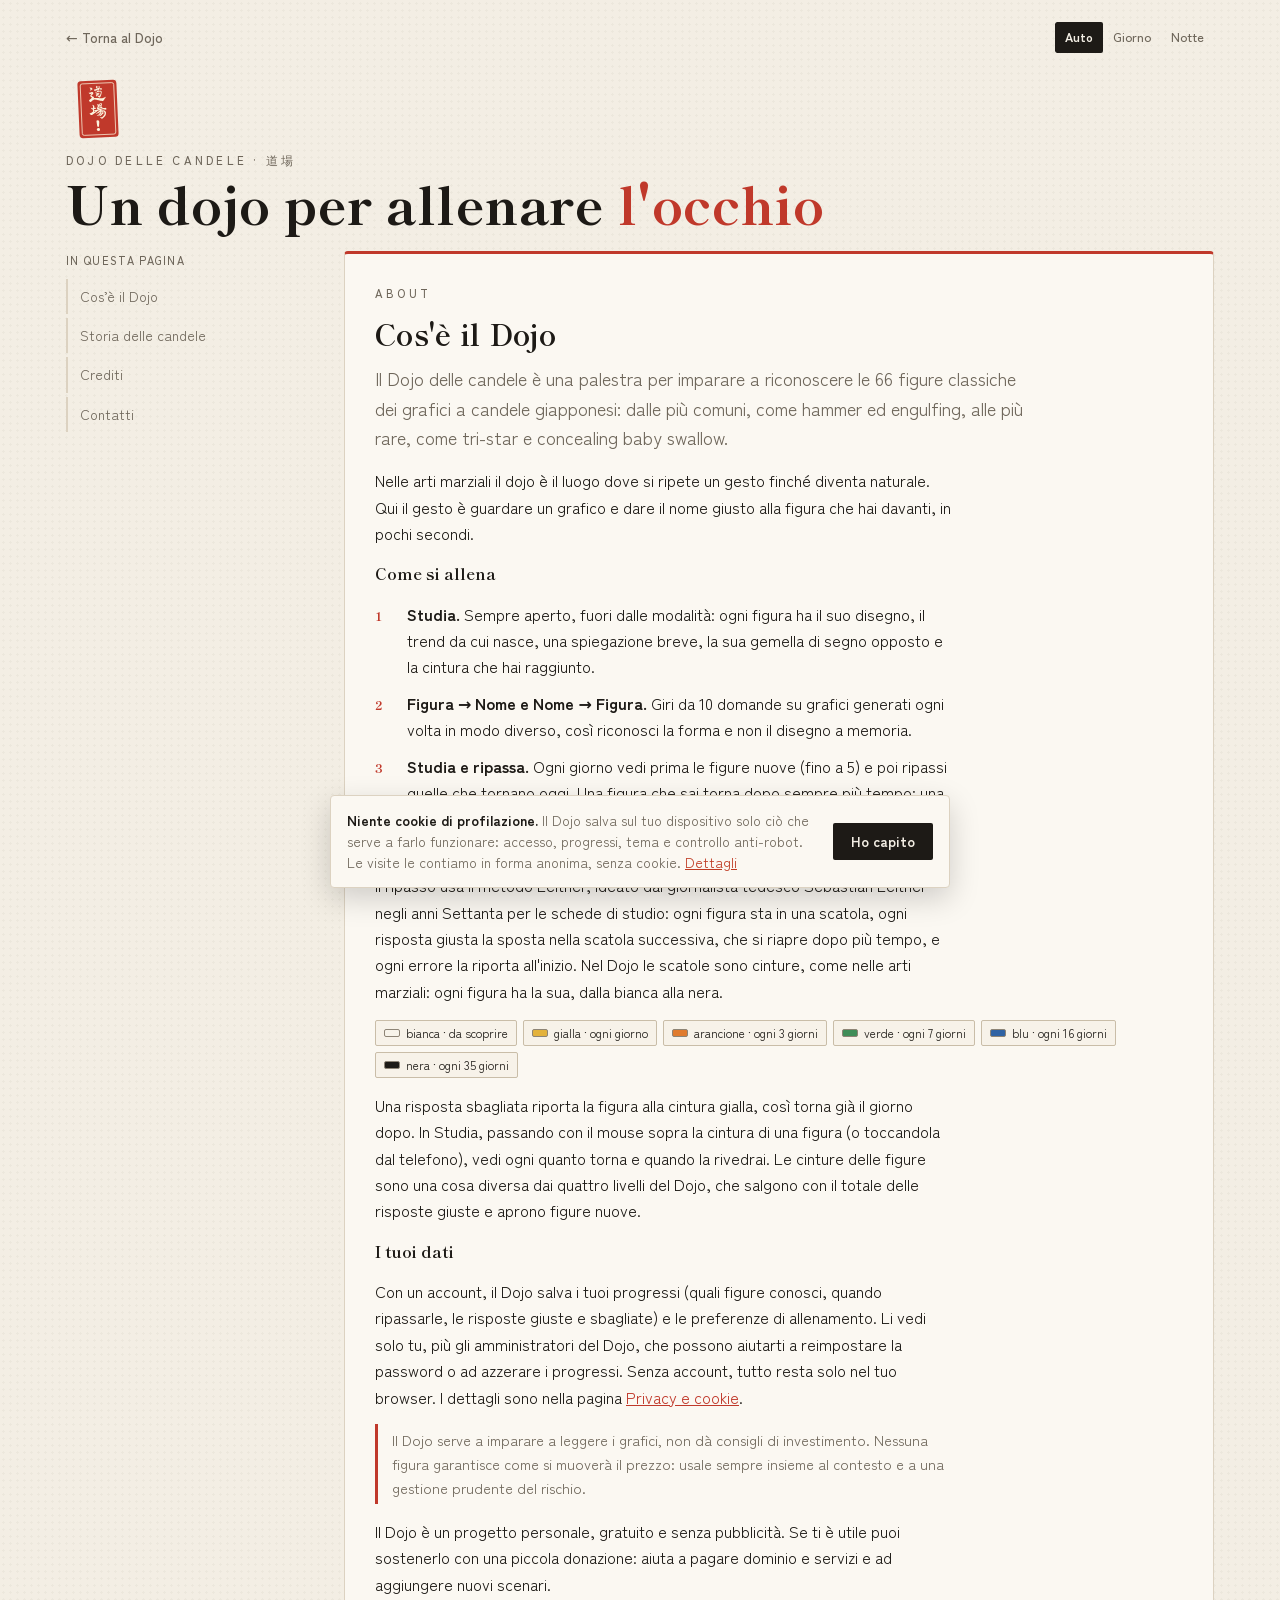
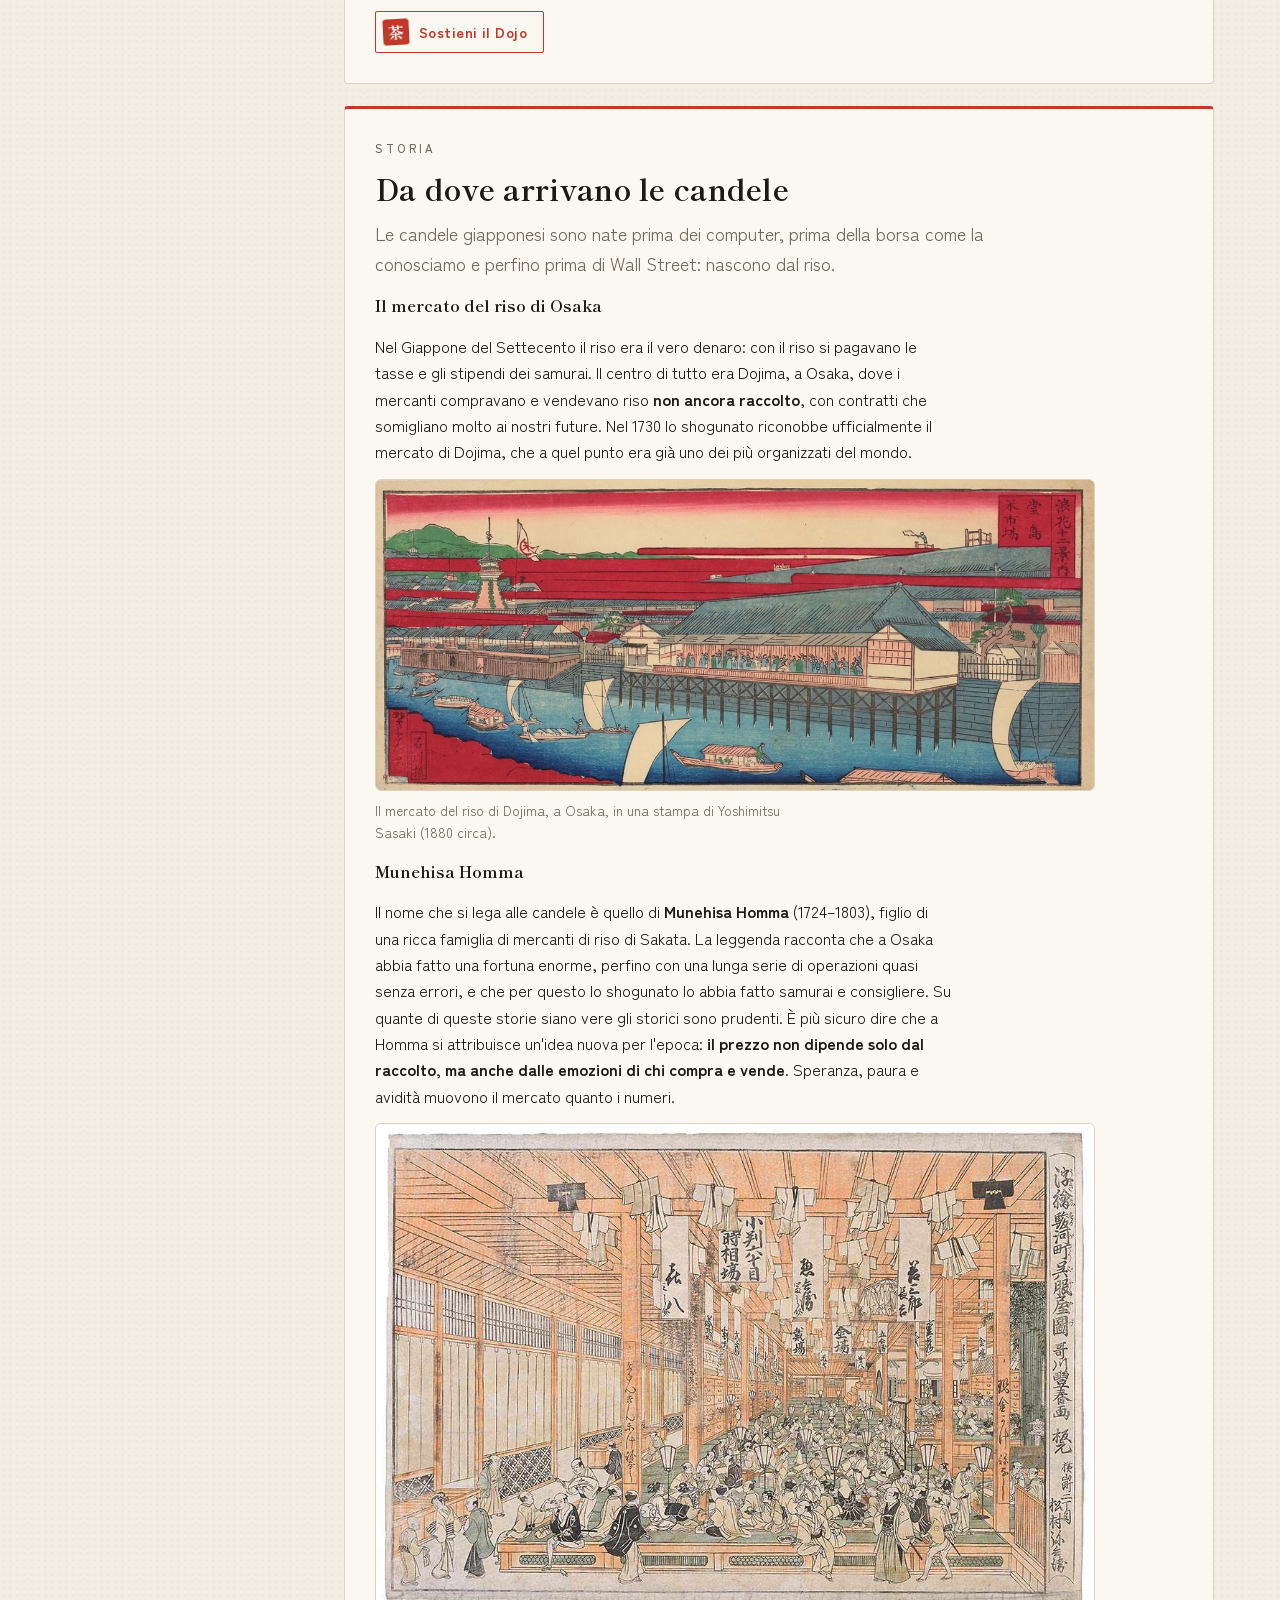
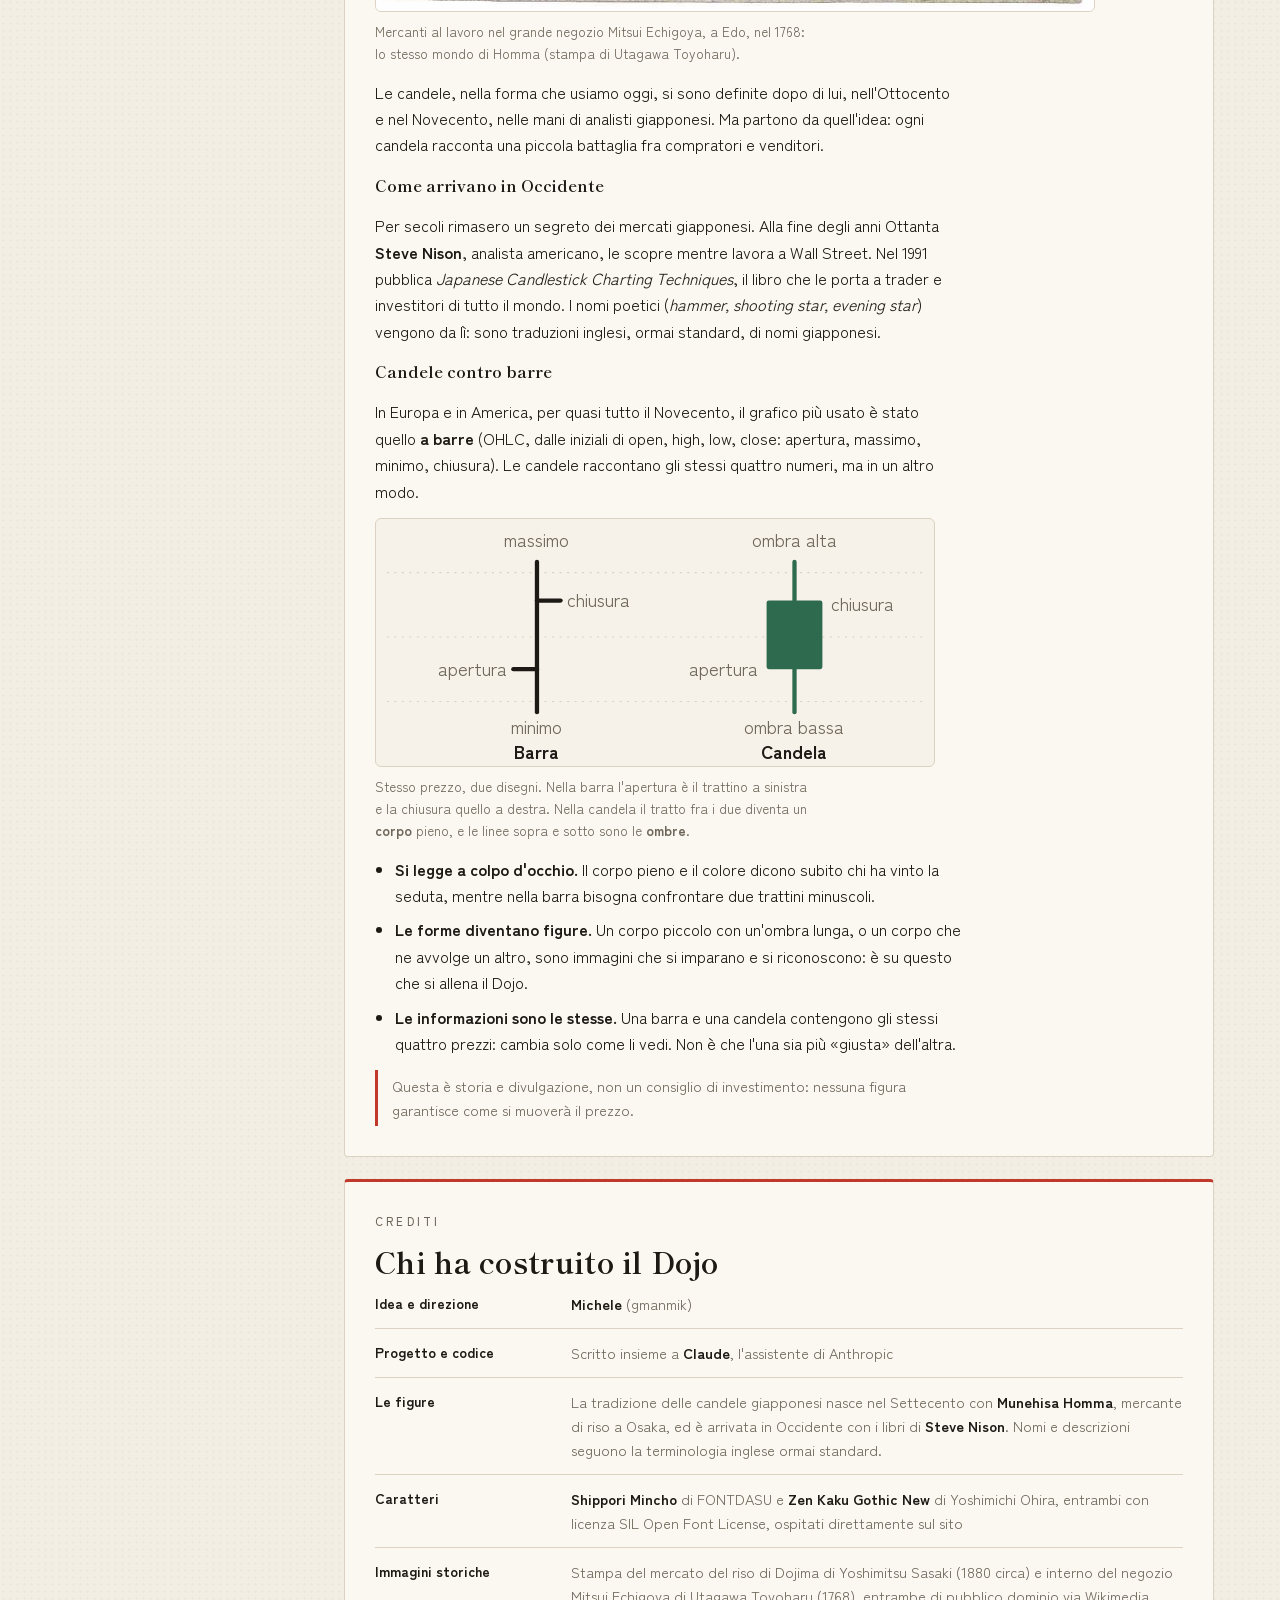
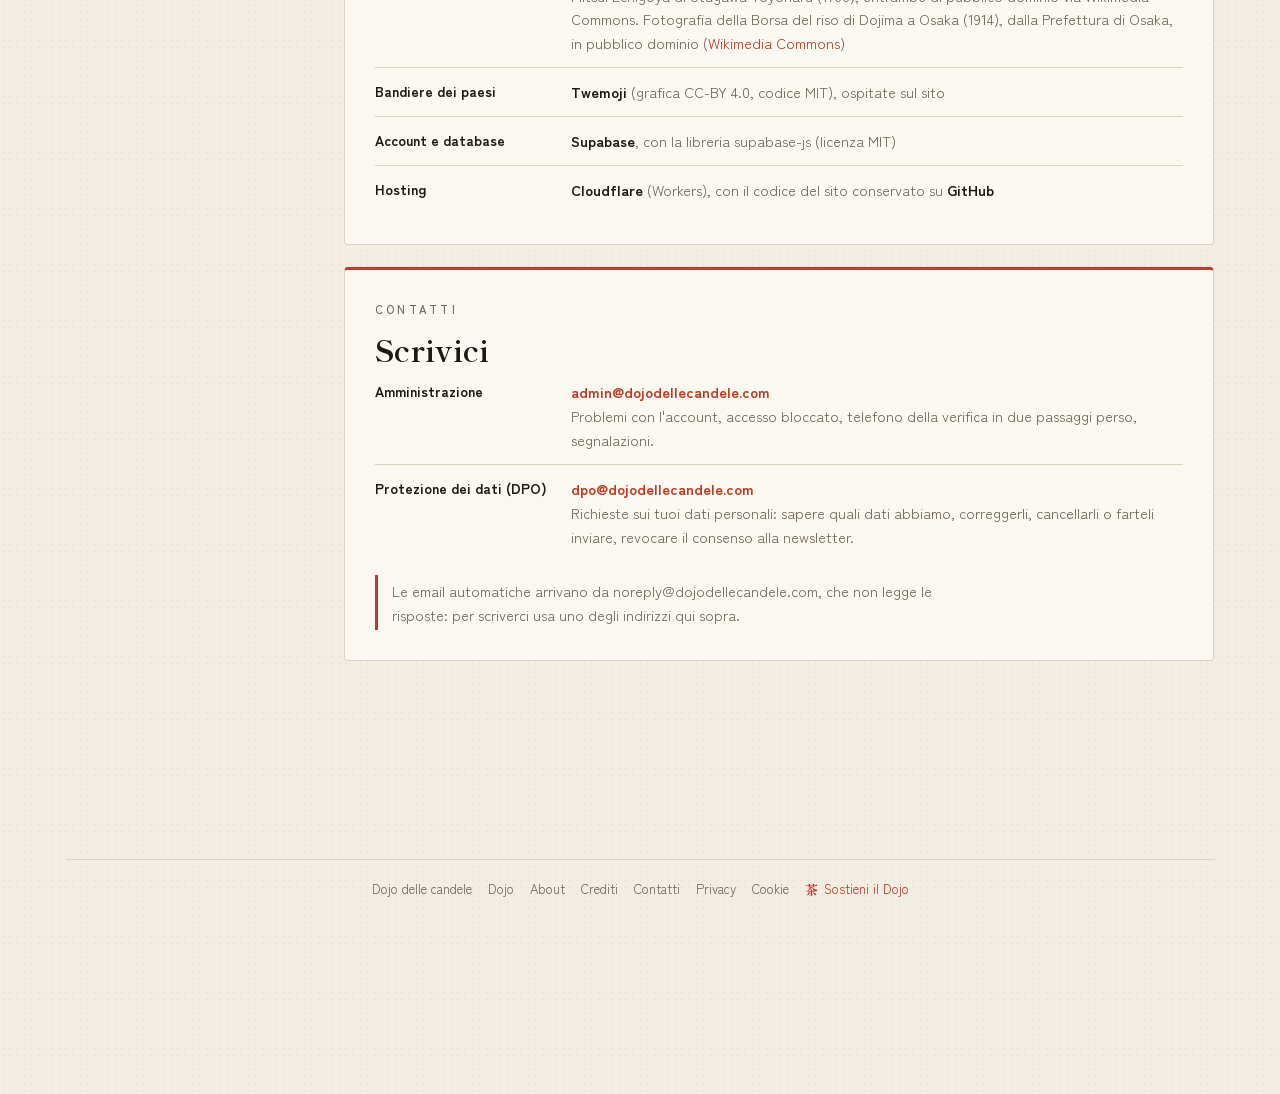
==== commit 239cb179: "Cinture per figura (Leitner), Studia a parte, Studia e ripassa, figure per sessione; fix giro vuoto " ====
--- a/about.html
+++ b/about.html
@@ -123,6 +123,9 @@
 .chapter{border-top:3px solid var(--seal)}
 .note{border-left-color:var(--seal)}
 .boxes span{font-family:var(--body);border-radius:2px;border-color:var(--line2)}
+.boxes.belts span{display:inline-flex;align-items:center;gap:6px;color:var(--ink)!important;border-color:var(--line2)!important}
+.boxes.belts i{width:16px;height:8px;border-radius:2px;background:var(--k);border:1px solid #8d8476}
+.k0{--k:#f7f3ea}.k1{--k:#e3b23c}.k2{--k:#e07b2e}.k3{--k:#3f8d58}.k4{--k:#2f62a3}.k5{--k:#1d1a17}
 .steps .n{font-family:var(--display);font-weight:800;color:var(--seal)}
 .credits div,.tbl th,.tbl td,.tbl tr{border-color:var(--line)}
 .tbl code,.secret,.exportbox textarea{font-family:ui-monospace,Menlo,Consolas,monospace}
@@ -187,12 +190,13 @@
 
     <h3>Come si allena</h3>
     <ol class="steps">
-      <li><span class="n">1</span><span><b>Studia.</b> Ogni figura ha il suo disegno, il trend da cui nasce e una spiegazione breve, con la sua gemella di segno opposto.</span></li>
+      <li><span class="n">1</span><span><b>Studia.</b> Sempre aperto, fuori dalle modalità: ogni figura ha il suo disegno, il trend da cui nasce, una spiegazione breve, la sua gemella di segno opposto e la cintura che hai raggiunto.</span></li>
       <li><span class="n">2</span><span><b>Figura → Nome e Nome → Figura.</b> Giri da 10 domande su grafici generati ogni volta in modo diverso, così riconosci la forma e non il disegno a memoria.</span></li>
-      <li><span class="n">3</span><span><b>Ripasso del giorno.</b> Ogni giorno 5 figure nuove e quelle da ripassare. Una figura che sai torna dopo sempre più tempo; una che sbagli torna subito.</span></li>
+      <li><span class="n">3</span><span><b>Studia e ripassa.</b> Ogni giorno vedi prima le figure nuove (fino a 5) e poi ripassi quelle che tornano oggi. Una figura che sai torna dopo sempre più tempo; una che sbagli torna subito. Quante figure al massimo per sessione lo scegli tu nelle Impostazioni.</span></li>
     </ol>
-    <p>Il ripasso usa il metodo Leitner: ogni figura sta in una scatola, e ogni risposta giusta la sposta in quella successiva.</p>
-    <div class="boxes" aria-label="Intervalli di ripasso"><span>oggi</span><span>1 giorno</span><span>3 giorni</span><span>7 giorni</span><span>16 giorni</span><span>35 giorni</span></div>
+    <p>Il ripasso usa il metodo Leitner, ideato dal giornalista tedesco Sebastian Leitner negli anni Settanta per le schede di studio: ogni figura sta in una scatola, ogni risposta giusta la sposta nella scatola successiva, che si riapre dopo più tempo, e ogni errore la riporta all'inizio. Nel Dojo le scatole sono cinture, come nelle arti marziali: ogni figura ha la sua, dalla bianca alla nera.</p>
+    <div class="boxes belts" aria-label="Cinture e intervalli di ripasso"><span><i class="k0"></i>bianca · da scoprire</span><span><i class="k1"></i>gialla · ogni giorno</span><span><i class="k2"></i>arancione · ogni 3 giorni</span><span><i class="k3"></i>verde · ogni 7 giorni</span><span><i class="k4"></i>blu · ogni 16 giorni</span><span><i class="k5"></i>nera · ogni 35 giorni</span></div>
+    <p>Una risposta sbagliata riporta la figura alla cintura gialla, così torna già il giorno dopo. In Studia, passando con il mouse sopra la cintura di una figura (o toccandola dal telefono), vedi ogni quanto torna e quando la rivedrai. Le cinture delle figure sono una cosa diversa dai quattro livelli del Dojo, che salgono con il totale delle risposte giuste e aprono figure nuove.</p>
 
     <h3>I tuoi dati</h3>
     <p>Con un account, il Dojo salva i tuoi progressi (quali figure conosci, quando ripassarle, le risposte giuste e sbagliate) e le preferenze di allenamento. Li vedi solo tu, più gli amministratori del Dojo, che possono aiutarti a reimpostare la password o ad azzerare i progressi. Senza account, tutto resta solo nel tuo browser. I dettagli sono nella pagina <a href="privacy.html">Privacy e cookie</a>.</p>
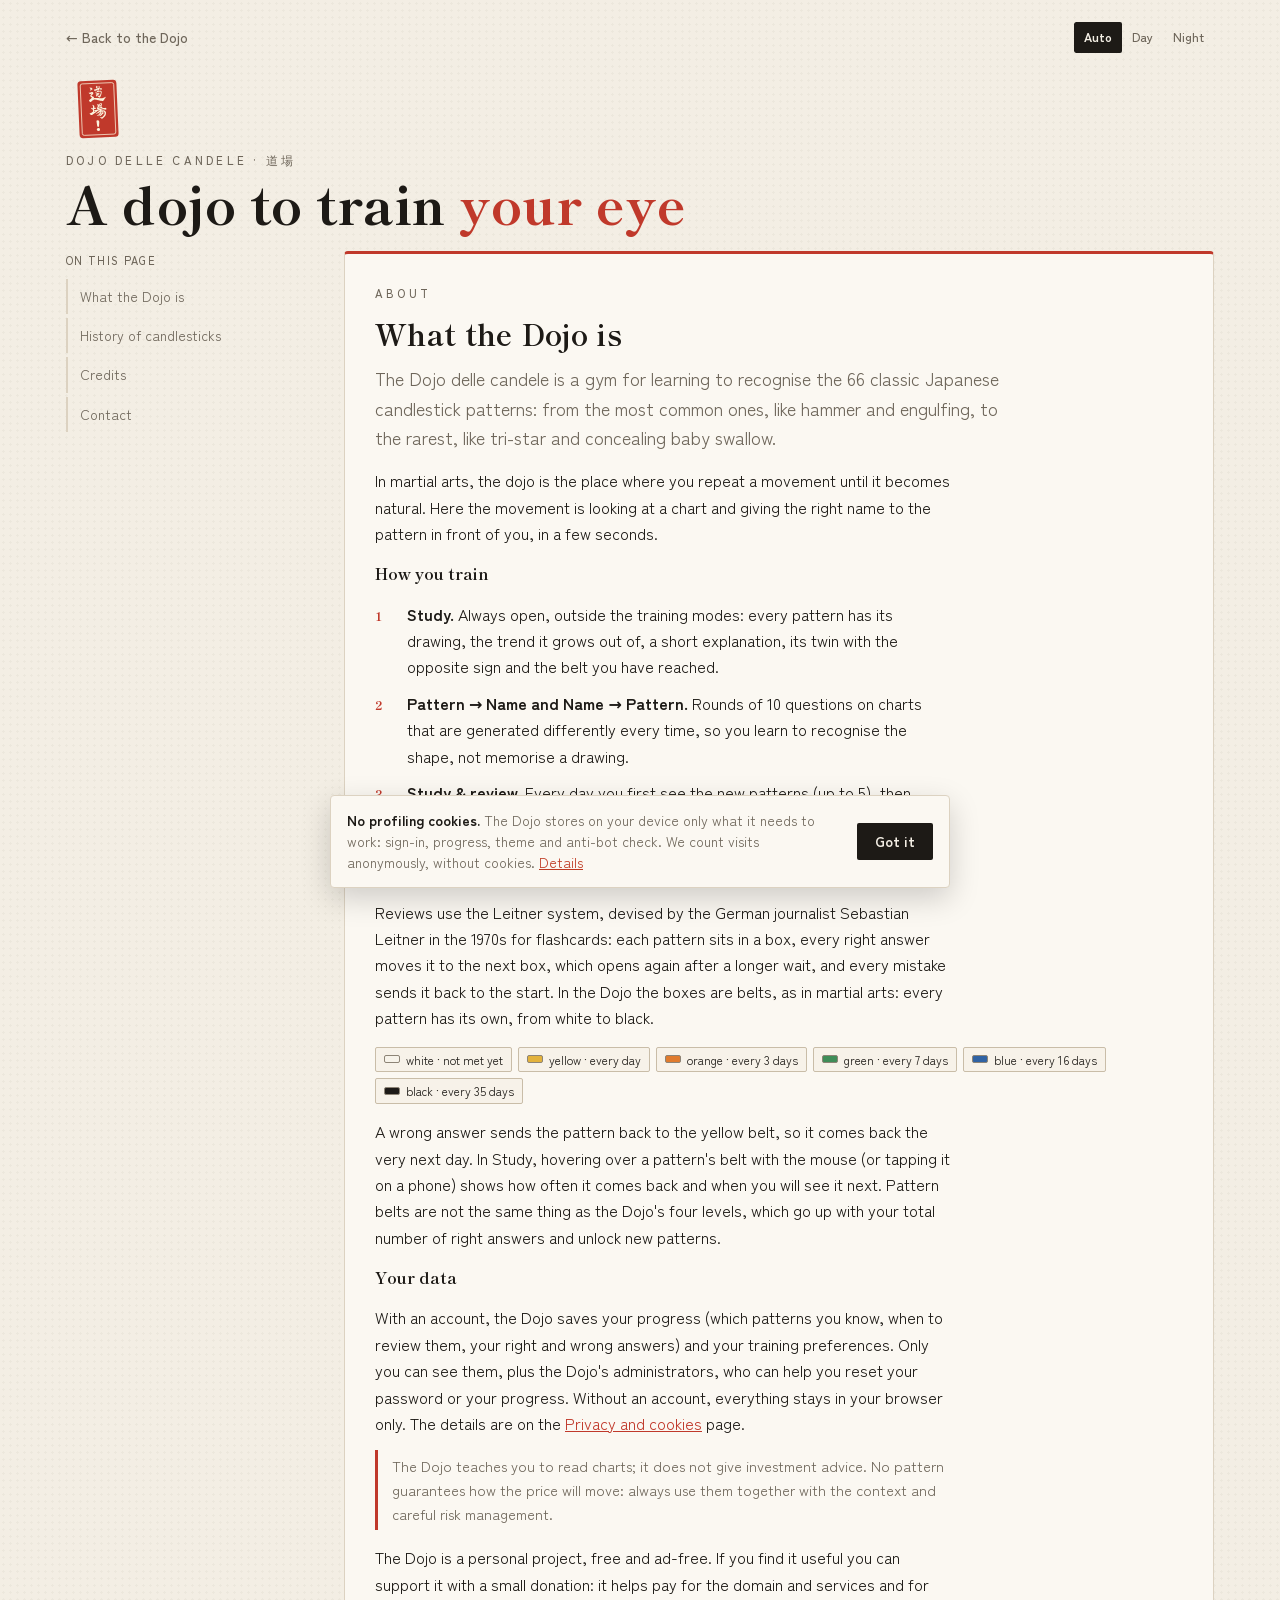
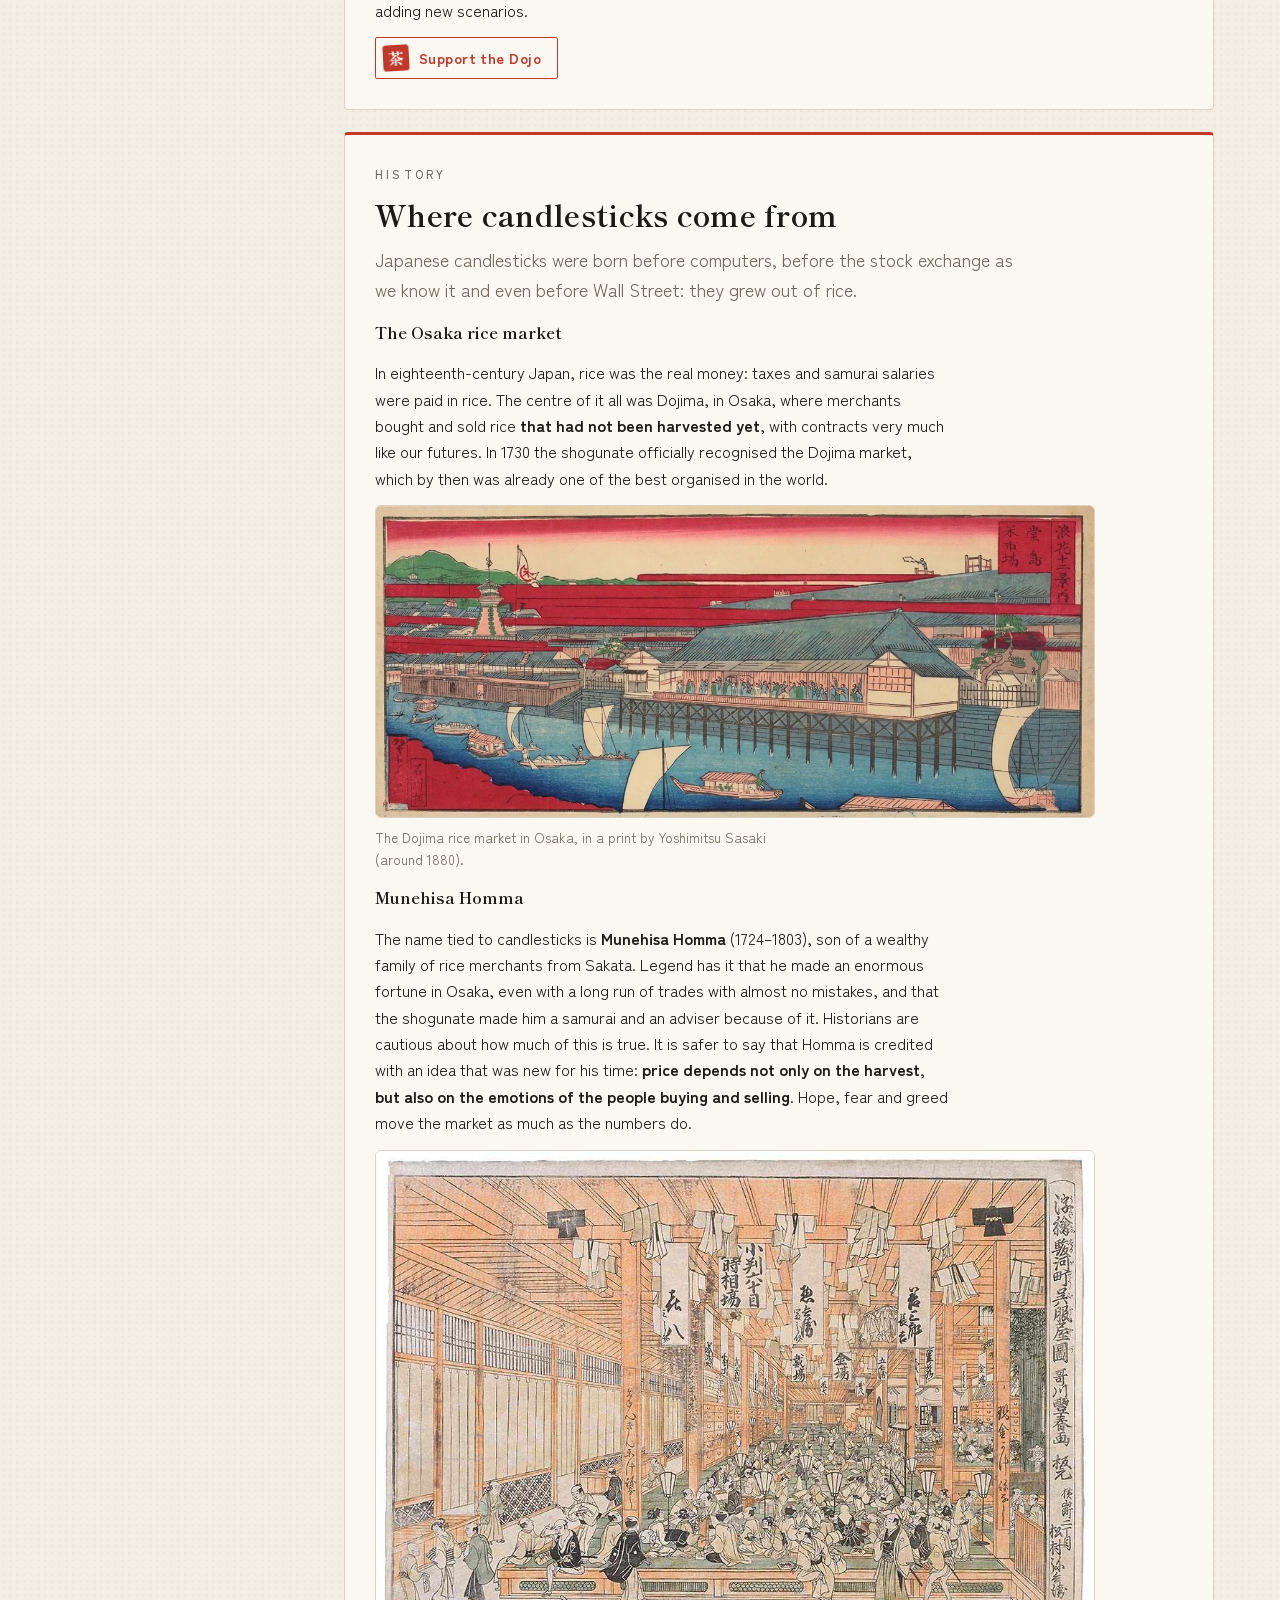
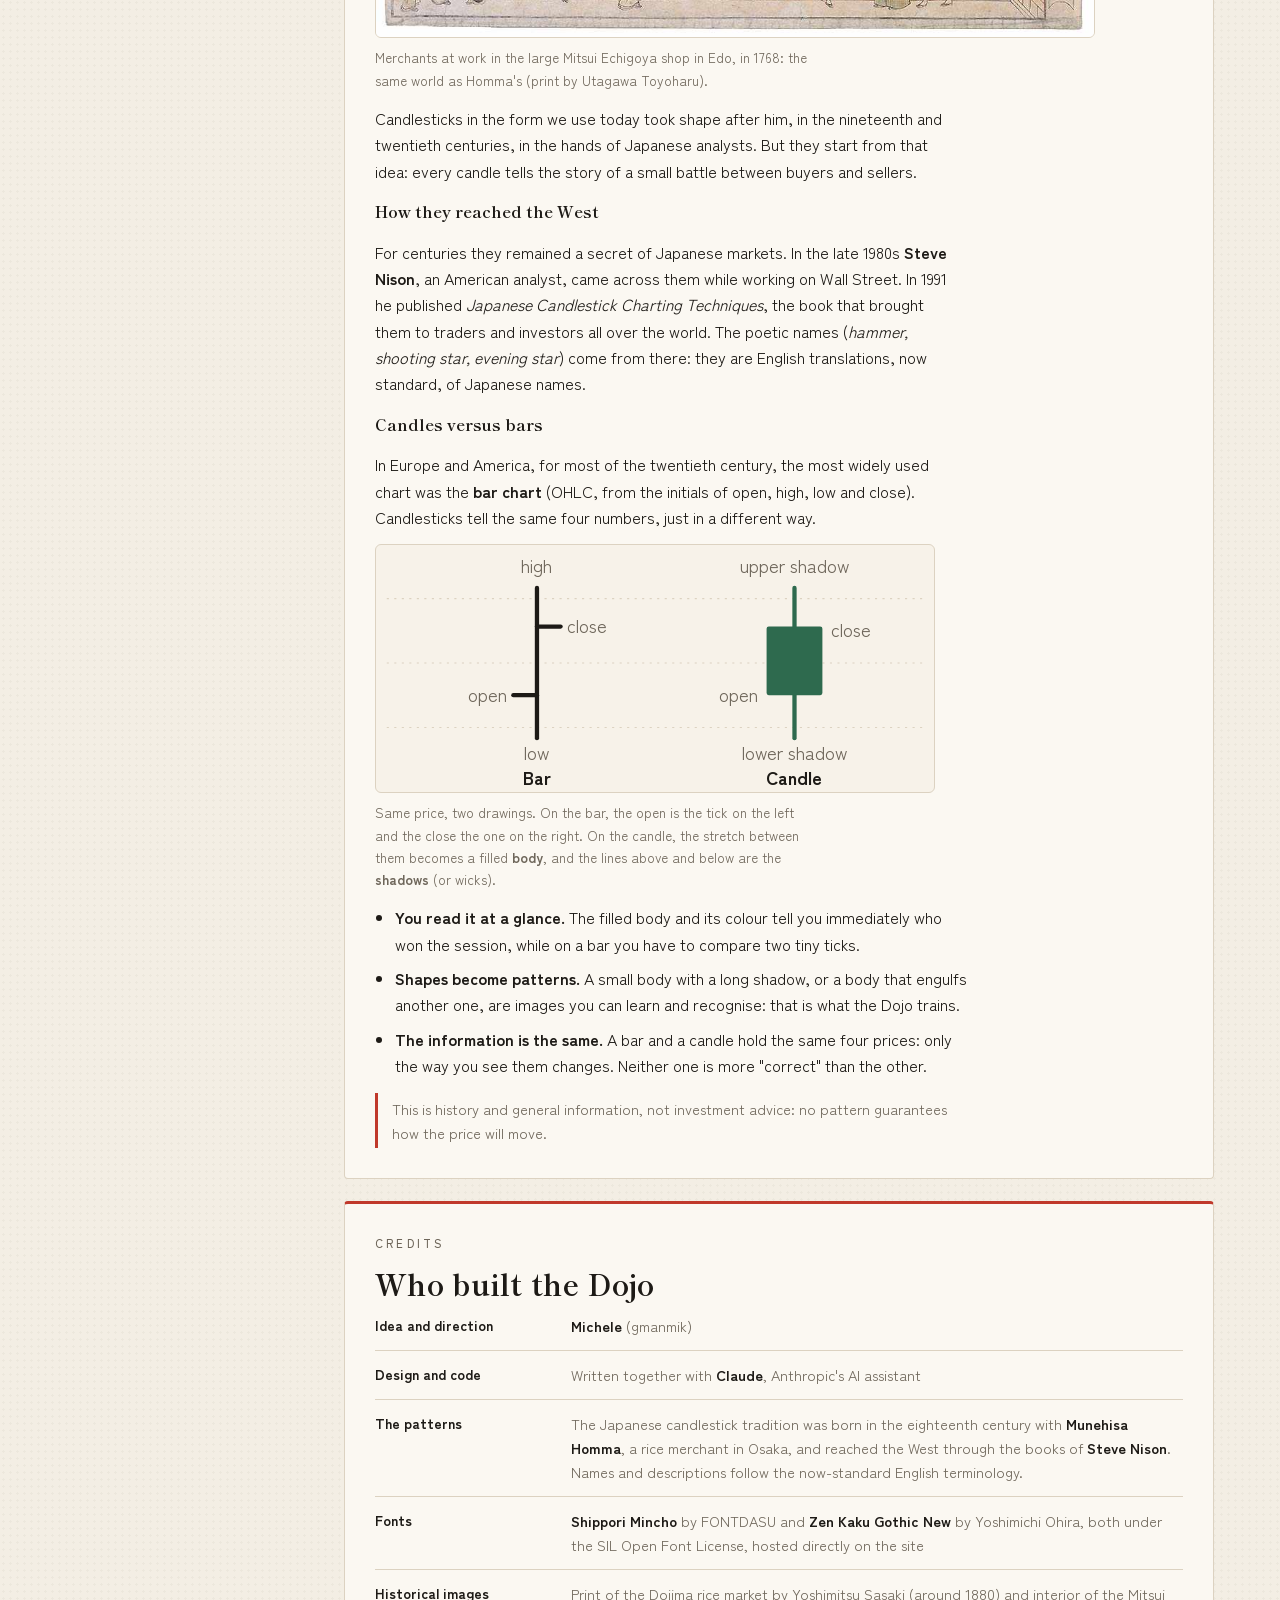
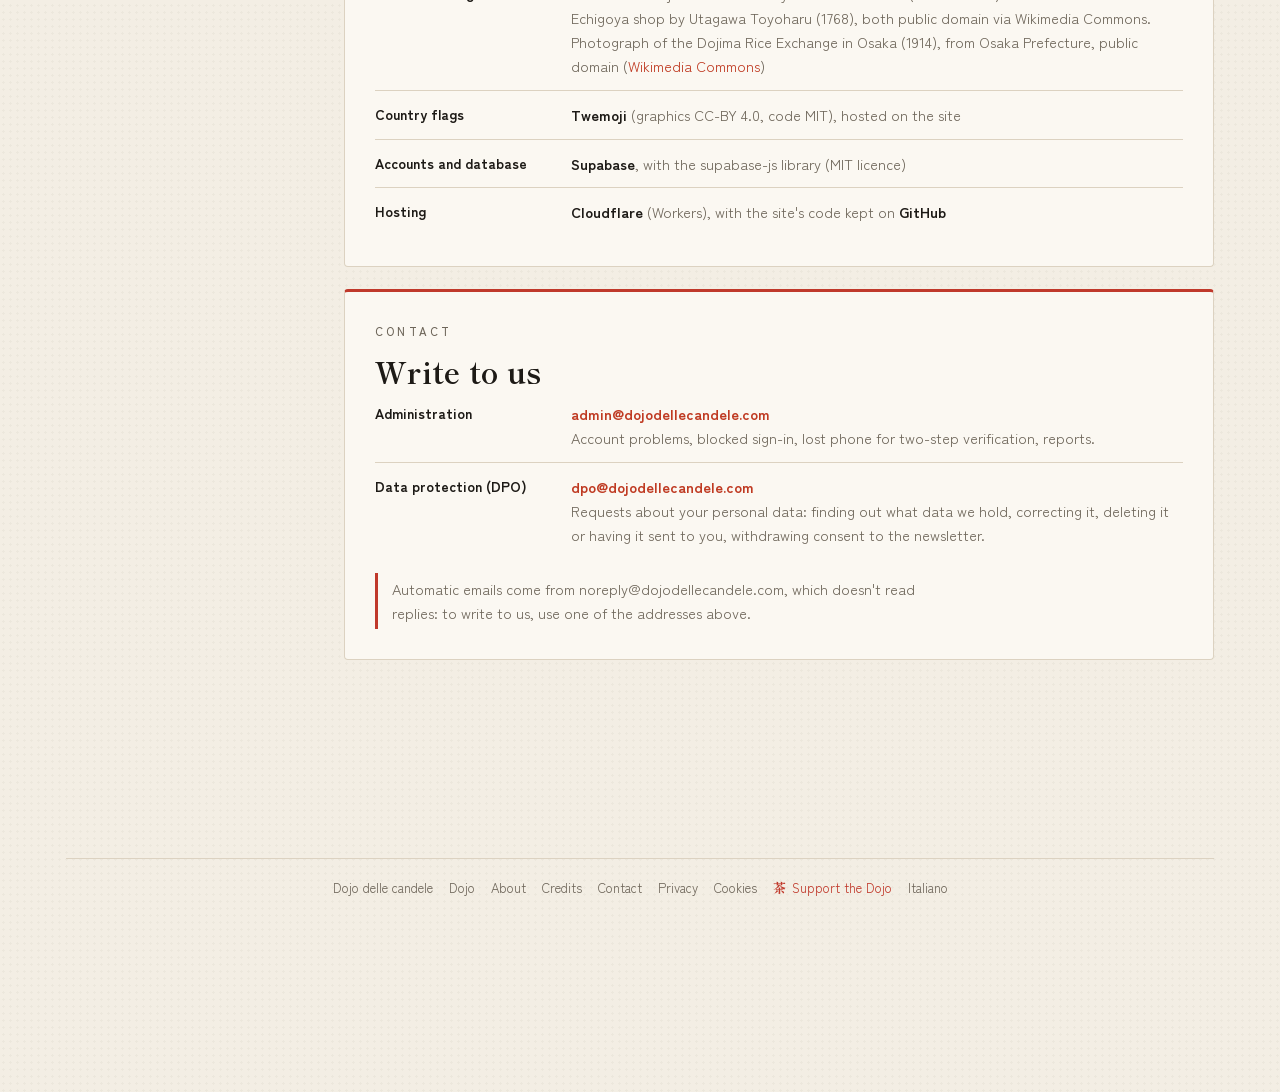
==== commit 00134036: "Il Dojo in inglese: scelta della lingua, testi tradotti, Privacy con nota di cortesia, lingua salvat" ====
--- a/about.html
+++ b/about.html
@@ -3,6 +3,7 @@
 <head>
 <meta charset="utf-8">
 <script src="theme-init.js"></script>
+<script src="lingua.js"></script>
 <meta name="viewport" content="width=device-width,initial-scale=1,viewport-fit=cover">
 <title>Dojo delle candele · About e crediti</title>
 <meta name="description" content="Cos'è il Dojo delle candele, come funziona e chi ha contribuito.">
@@ -269,7 +270,7 @@
     <p class="note">Le email automatiche arrivano da noreply@dojodellecandele.com, che non legge le risposte: per scriverci usa uno degli indirizzi qui sopra.</p>
   </section>
 
-  <footer class="sitefoot"><span>Dojo delle candele</span><a href="./">Dojo</a><a href="#about">About</a><a href="#crediti">Crediti</a><a href="#contatti">Contatti</a><a href="privacy.html">Privacy</a><a href="privacy.html#cookie">Cookie</a><a class="foot-support" href="https://paypal.me/Gmanmik" target="_blank" rel="noopener noreferrer"><span class="cha" aria-hidden="true">茶</span>Sostieni il Dojo</a></footer>
+  <footer class="sitefoot"><span>Dojo delle candele</span><a href="./">Dojo</a><a href="#about">About</a><a href="#crediti">Crediti</a><a href="#contatti">Contatti</a><a href="privacy.html">Privacy</a><a href="privacy.html#cookie">Cookie</a><a class="foot-support" href="https://paypal.me/Gmanmik" target="_blank" rel="noopener noreferrer"><span class="cha" aria-hidden="true">茶</span>Sostieni il Dojo</a><a href="?lang=it" data-set-lang="it" translate="no" lang="it">Italiano</a><a href="?lang=en" data-set-lang="en" translate="no" lang="en">English</a></footer>
 </div>
 <script src="theme.js"></script>
 <script src="cookie.js" defer></script>
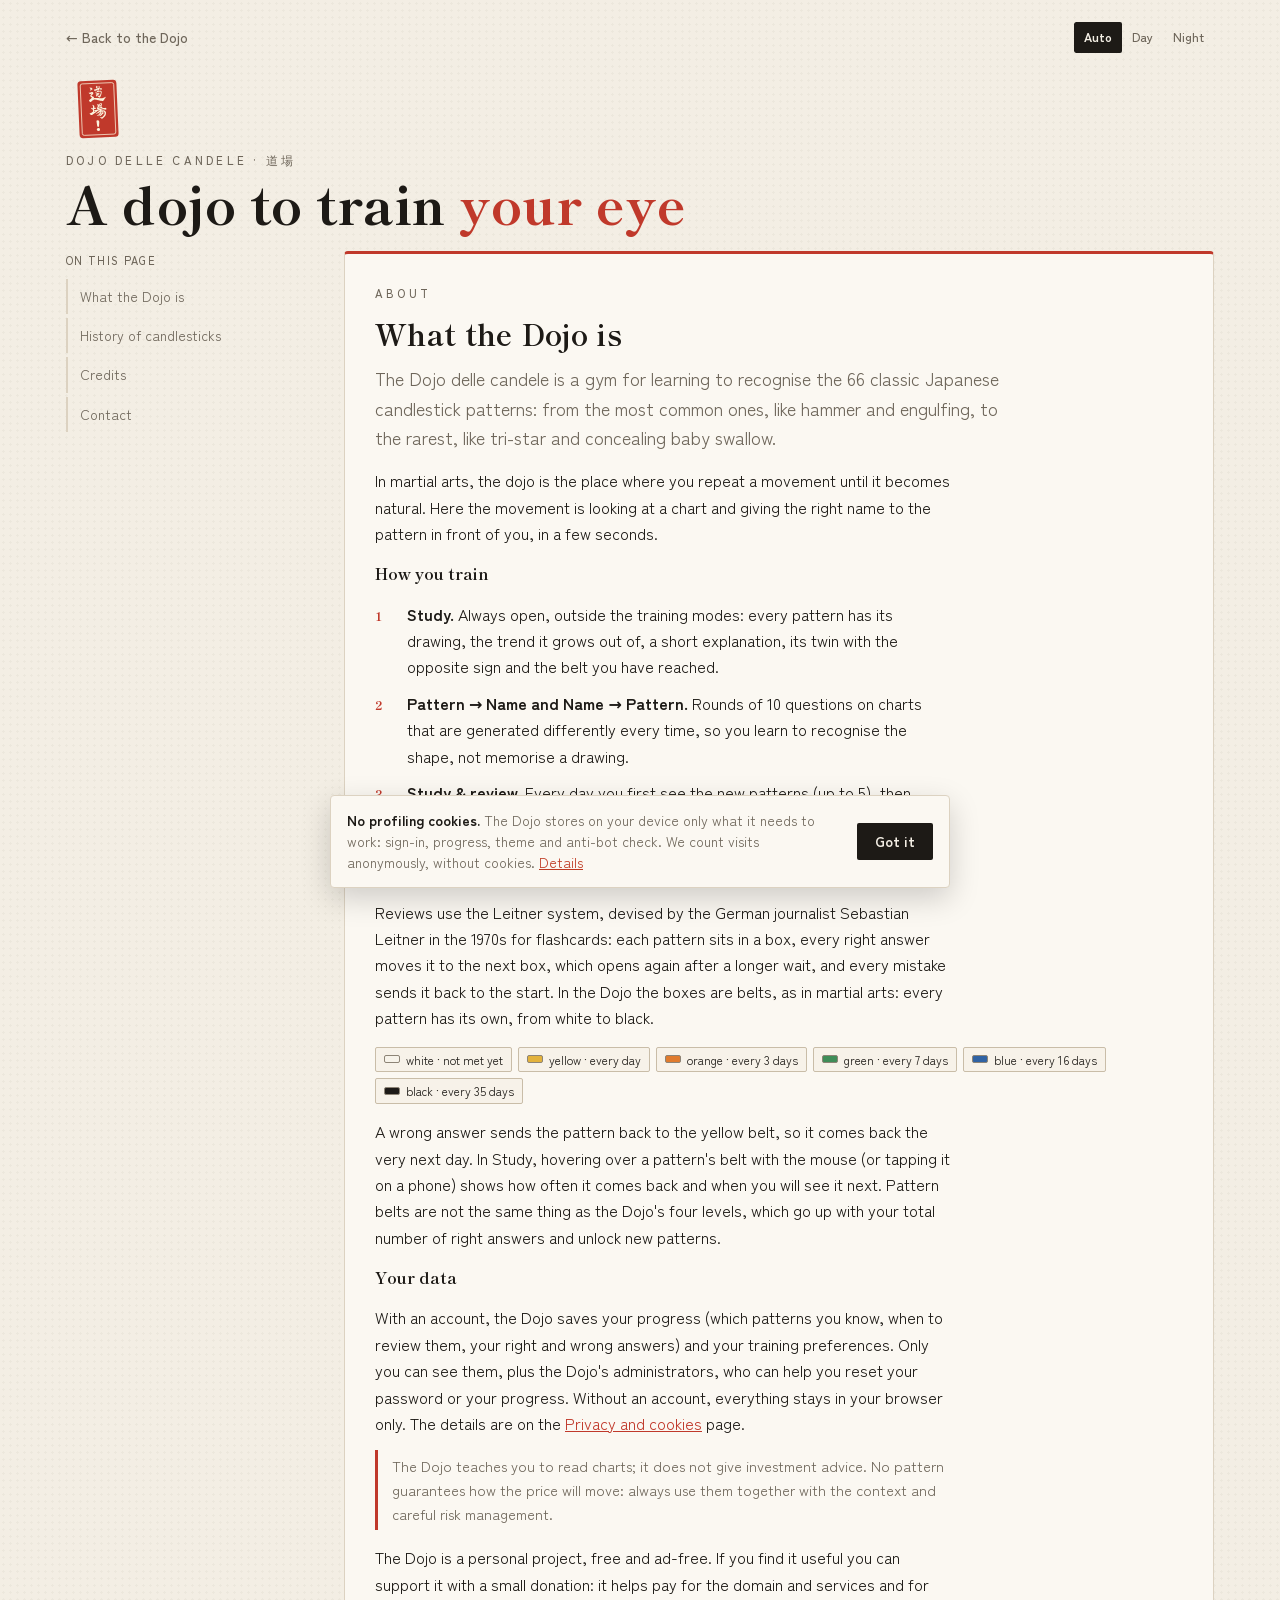
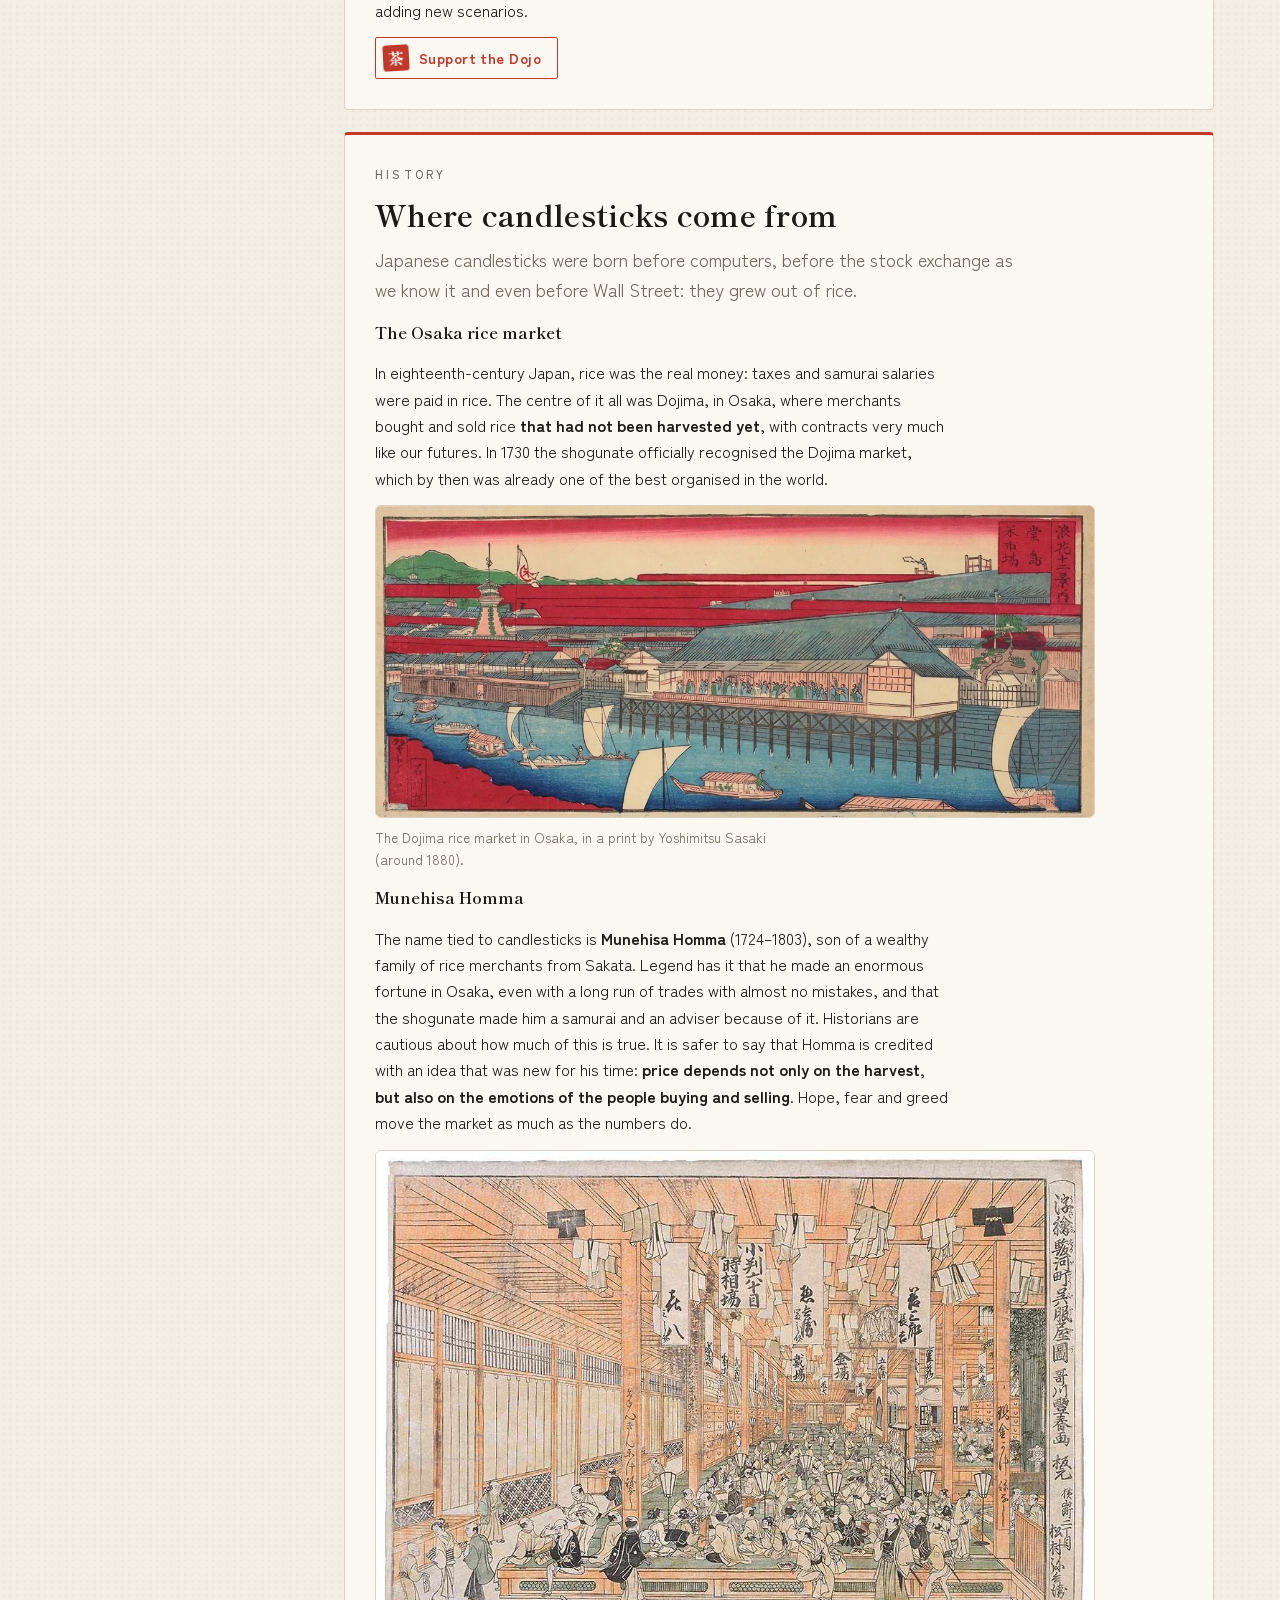
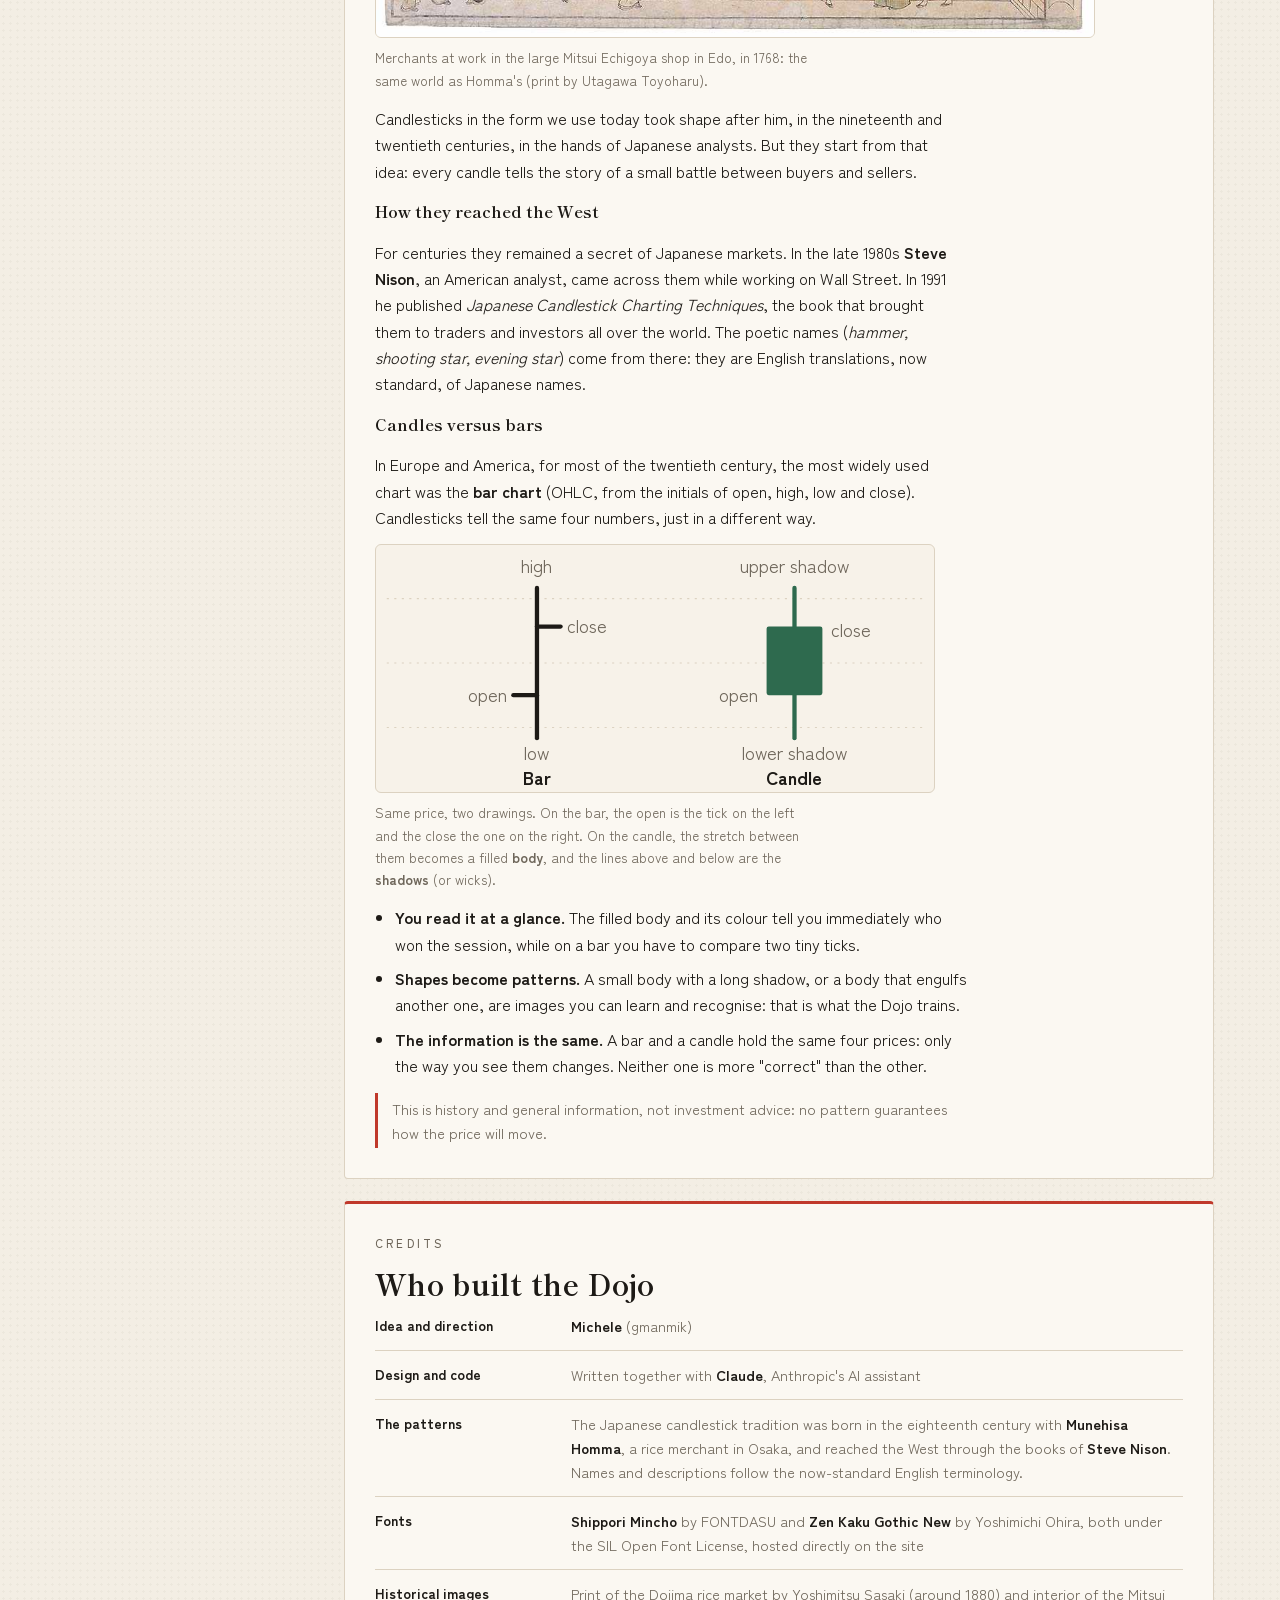
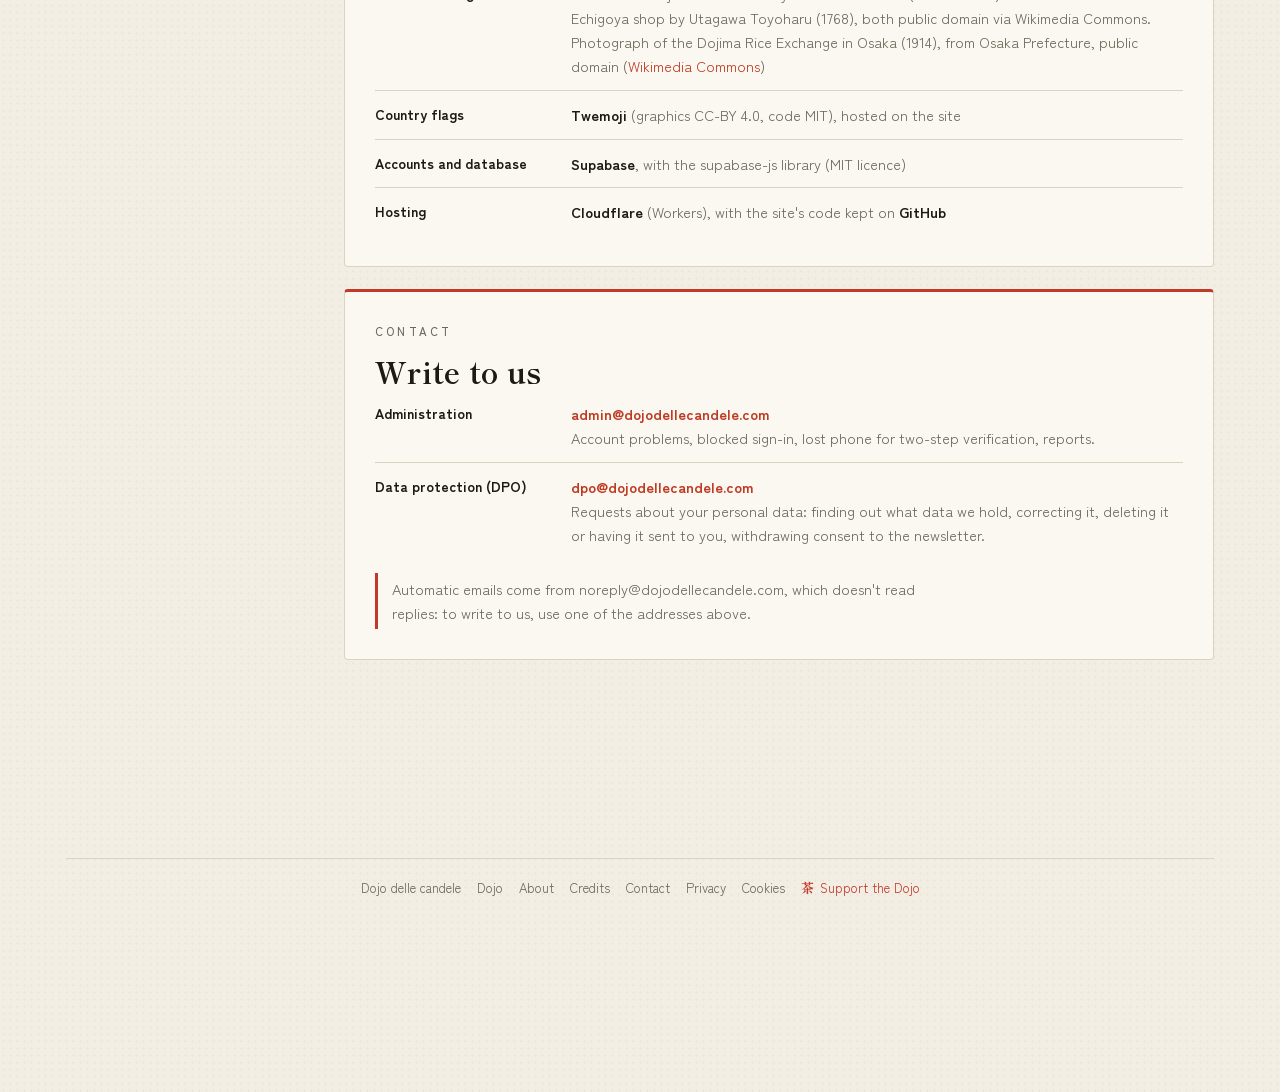
==== commit 6a23bd84: "Il Dojo in spagnolo, portoghese e francese; lingua scelta nelle Impostazioni con le bandierine; secu" ====
--- a/about.html
+++ b/about.html
@@ -186,23 +186,23 @@
   <section class="chapter" id="about">
     <div class="eyebrow">About</div>
     <h2>Cos'è il Dojo</h2>
-    <p class="lead">Il Dojo delle candele è una palestra per imparare a riconoscere le 66 figure classiche dei grafici a candele giapponesi: dalle più comuni, come hammer ed engulfing, alle più rare, come tri-star e concealing baby swallow.</p>
-    <p>Nelle arti marziali il dojo è il luogo dove si ripete un gesto finché diventa naturale. Qui il gesto è guardare un grafico e dare il nome giusto alla figura che hai davanti, in pochi secondi.</p>
+    <p class="lead">Il Dojo delle candele è una palestra per imparare a riconoscere le 66 formazioni classiche dei grafici a candele giapponesi: dalle più comuni, come hammer ed engulfing, alle più rare, come tri-star e concealing baby swallow.</p>
+    <p>Nelle arti marziali il dojo è il luogo dove si ripete un gesto finché diventa naturale. Qui il gesto è guardare un grafico e dare il nome giusto alla formazione che hai davanti, in pochi secondi.</p>
 
     <h3>Come si allena</h3>
     <ol class="steps">
-      <li><span class="n">1</span><span><b>Studia.</b> Sempre aperto, fuori dalle modalità: ogni figura ha il suo disegno, il trend da cui nasce, una spiegazione breve, la sua gemella di segno opposto e la cintura che hai raggiunto.</span></li>
-      <li><span class="n">2</span><span><b>Figura → Nome e Nome → Figura.</b> Giri da 10 domande su grafici generati ogni volta in modo diverso, così riconosci la forma e non il disegno a memoria.</span></li>
-      <li><span class="n">3</span><span><b>Studia e ripassa.</b> Ogni giorno vedi prima le figure nuove (fino a 5) e poi ripassi quelle che tornano oggi. Una figura che sai torna dopo sempre più tempo; una che sbagli torna subito. Quante figure al massimo per sessione lo scegli tu nelle Impostazioni.</span></li>
+      <li><span class="n">1</span><span><b>Studia.</b> Sempre aperto, fuori dalle modalità: ogni formazione ha il suo disegno, il trend da cui nasce, una spiegazione breve, la sua gemella di segno opposto e la cintura che hai raggiunto.</span></li>
+      <li><span class="n">2</span><span><b>Formazione → Nome e Nome → Formazione.</b> Giri da 10 domande su grafici generati ogni volta in modo diverso, così riconosci la forma e non il disegno a memoria.</span></li>
+      <li><span class="n">3</span><span><b>Studia e ripassa.</b> Ogni giorno vedi prima le formazioni nuove (fino a 5) e poi ripassi quelle che tornano oggi. Una formazione che sai torna dopo sempre più tempo; una che sbagli torna subito. Quante formazioni al massimo per sessione lo scegli tu nelle Impostazioni.</span></li>
     </ol>
-    <p>Il ripasso usa il metodo Leitner, ideato dal giornalista tedesco Sebastian Leitner negli anni Settanta per le schede di studio: ogni figura sta in una scatola, ogni risposta giusta la sposta nella scatola successiva, che si riapre dopo più tempo, e ogni errore la riporta all'inizio. Nel Dojo le scatole sono cinture, come nelle arti marziali: ogni figura ha la sua, dalla bianca alla nera.</p>
+    <p>Il ripasso usa il metodo Leitner, ideato dal giornalista tedesco Sebastian Leitner negli anni Settanta per le schede di studio: ogni formazione sta in una scatola, ogni risposta giusta la sposta nella scatola successiva, che si riapre dopo più tempo, e ogni errore la riporta all'inizio. Nel Dojo le scatole sono cinture, come nelle arti marziali: ogni formazione ha la sua, dalla bianca alla nera.</p>
     <div class="boxes belts" aria-label="Cinture e intervalli di ripasso"><span><i class="k0"></i>bianca · da scoprire</span><span><i class="k1"></i>gialla · ogni giorno</span><span><i class="k2"></i>arancione · ogni 3 giorni</span><span><i class="k3"></i>verde · ogni 7 giorni</span><span><i class="k4"></i>blu · ogni 16 giorni</span><span><i class="k5"></i>nera · ogni 35 giorni</span></div>
-    <p>Una risposta sbagliata riporta la figura alla cintura gialla, così torna già il giorno dopo. In Studia, passando con il mouse sopra la cintura di una figura (o toccandola dal telefono), vedi ogni quanto torna e quando la rivedrai. Le cinture delle figure sono una cosa diversa dai quattro livelli del Dojo, che salgono con il totale delle risposte giuste e aprono figure nuove.</p>
+    <p>Una risposta sbagliata riporta la formazione alla cintura gialla, così torna già il giorno dopo. In Studia, passando con il mouse sopra la cintura di una formazione (o toccandola dal telefono), vedi ogni quanto torna e quando la rivedrai. Le cinture delle formazioni sono una cosa diversa dai quattro livelli del Dojo, che salgono con il totale delle risposte giuste e aprono formazioni nuove.</p>
 
     <h3>I tuoi dati</h3>
-    <p>Con un account, il Dojo salva i tuoi progressi (quali figure conosci, quando ripassarle, le risposte giuste e sbagliate) e le preferenze di allenamento. Li vedi solo tu, più gli amministratori del Dojo, che possono aiutarti a reimpostare la password o ad azzerare i progressi. Senza account, tutto resta solo nel tuo browser. I dettagli sono nella pagina <a href="privacy.html">Privacy e cookie</a>.</p>
-
-    <p class="note">Il Dojo serve a imparare a leggere i grafici, non dà consigli di investimento. Nessuna figura garantisce come si muoverà il prezzo: usale sempre insieme al contesto e a una gestione prudente del rischio.</p>
+    <p>Con un account, il Dojo salva i tuoi progressi (quali formazioni conosci, quando ripassarle, le risposte giuste e sbagliate) e le preferenze di allenamento. Li vedi solo tu, più gli amministratori del Dojo, che possono aiutarti a reimpostare la password o ad azzerare i progressi. Senza account, tutto resta solo nel tuo browser. I dettagli sono nella pagina <a href="privacy.html">Privacy e cookie</a>.</p>
+
+    <p class="note">Il Dojo serve a imparare a leggere i grafici, non dà consigli di investimento. Nessuna formazione garantisce come si muoverà il prezzo: usale sempre insieme al contesto e a una gestione prudente del rischio.</p>
 
     <p>Il Dojo è un progetto personale, gratuito e senza pubblicità. Se ti è utile puoi sostenerlo con una piccola donazione: aiuta a pagare dominio e servizi e ad aggiungere nuovi scenari.</p>
     <p><a class="support" href="https://paypal.me/Gmanmik" target="_blank" rel="noopener noreferrer"><span class="cha" aria-hidden="true">茶</span>Sostieni il Dojo</a></p>
@@ -239,10 +239,10 @@
     </figure>
     <ul class="plain">
       <li><b>Si legge a colpo d'occhio.</b> Il corpo pieno e il colore dicono subito chi ha vinto la seduta, mentre nella barra bisogna confrontare due trattini minuscoli.</li>
-      <li><b>Le forme diventano figure.</b> Un corpo piccolo con un'ombra lunga, o un corpo che ne avvolge un altro, sono immagini che si imparano e si riconoscono: è su questo che si allena il Dojo.</li>
+      <li><b>Le forme diventano formazioni.</b> Un corpo piccolo con un'ombra lunga, o un corpo che ne avvolge un altro, sono immagini che si imparano e si riconoscono: è su questo che si allena il Dojo.</li>
       <li><b>Le informazioni sono le stesse.</b> Una barra e una candela contengono gli stessi quattro prezzi: cambia solo come li vedi. Non è che l'una sia più «giusta» dell'altra.</li>
     </ul>
-    <p class="note">Questa è storia e divulgazione, non un consiglio di investimento: nessuna figura garantisce come si muoverà il prezzo.</p>
+    <p class="note">Questa è storia e divulgazione, non un consiglio di investimento: nessuna formazione garantisce come si muoverà il prezzo.</p>
   </section>
 
   <section class="chapter" id="crediti">
@@ -251,7 +251,7 @@
     <dl class="credits">
       <div><dt>Idea e direzione</dt><dd><b>Michele</b> (gmanmik)</dd></div>
       <div><dt>Progetto e codice</dt><dd>Scritto insieme a <b>Claude</b>, l'assistente di Anthropic</dd></div>
-      <div><dt>Le figure</dt><dd>La tradizione delle candele giapponesi nasce nel Settecento con <b>Munehisa Homma</b>, mercante di riso a Osaka, ed è arrivata in Occidente con i libri di <b>Steve Nison</b>. Nomi e descrizioni seguono la terminologia inglese ormai standard.</dd></div>
+      <div><dt>Le formazioni</dt><dd>La tradizione delle candele giapponesi nasce nel Settecento con <b>Munehisa Homma</b>, mercante di riso a Osaka, ed è arrivata in Occidente con i libri di <b>Steve Nison</b>. Nomi e descrizioni seguono la terminologia inglese ormai standard.</dd></div>
       <div><dt>Caratteri</dt><dd><b>Shippori Mincho</b> di FONTDASU e <b>Zen Kaku Gothic New</b> di Yoshimichi Ohira, entrambi con licenza SIL Open Font License, ospitati direttamente sul sito</dd></div>
       <div><dt>Immagini storiche</dt><dd>Stampa del mercato del riso di Dojima di Yoshimitsu Sasaki (1880 circa) e interno del negozio Mitsui Echigoya di Utagawa Toyoharu (1768), entrambe di pubblico dominio via Wikimedia Commons. Fotografia della Borsa del riso di Dojima a Osaka (1914), dalla Prefettura di Osaka, in pubblico dominio (<a href="https://commons.wikimedia.org/wiki/File:OsakaRiceMarket.jpg" rel="noopener noreferrer" target="_blank">Wikimedia Commons</a>)</dd></div>
       <div><dt>Bandiere dei paesi</dt><dd><b>Twemoji</b> (grafica CC-BY 4.0, codice MIT), ospitate sul sito</dd></div>
@@ -270,7 +270,7 @@
     <p class="note">Le email automatiche arrivano da noreply@dojodellecandele.com, che non legge le risposte: per scriverci usa uno degli indirizzi qui sopra.</p>
   </section>
 
-  <footer class="sitefoot"><span>Dojo delle candele</span><a href="./">Dojo</a><a href="#about">About</a><a href="#crediti">Crediti</a><a href="#contatti">Contatti</a><a href="privacy.html">Privacy</a><a href="privacy.html#cookie">Cookie</a><a class="foot-support" href="https://paypal.me/Gmanmik" target="_blank" rel="noopener noreferrer"><span class="cha" aria-hidden="true">茶</span>Sostieni il Dojo</a><a href="?lang=it" data-set-lang="it" translate="no" lang="it">Italiano</a><a href="?lang=en" data-set-lang="en" translate="no" lang="en">English</a></footer>
+  <footer class="sitefoot"><span>Dojo delle candele</span><a href="./">Dojo</a><a href="#about">About</a><a href="#crediti">Crediti</a><a href="#contatti">Contatti</a><a href="privacy.html">Privacy</a><a href="privacy.html#cookie">Cookie</a><a class="foot-support" href="https://paypal.me/Gmanmik" target="_blank" rel="noopener noreferrer"><span class="cha" aria-hidden="true">茶</span>Sostieni il Dojo</a></footer>
 </div>
 <script src="theme.js"></script>
 <script src="cookie.js" defer></script>
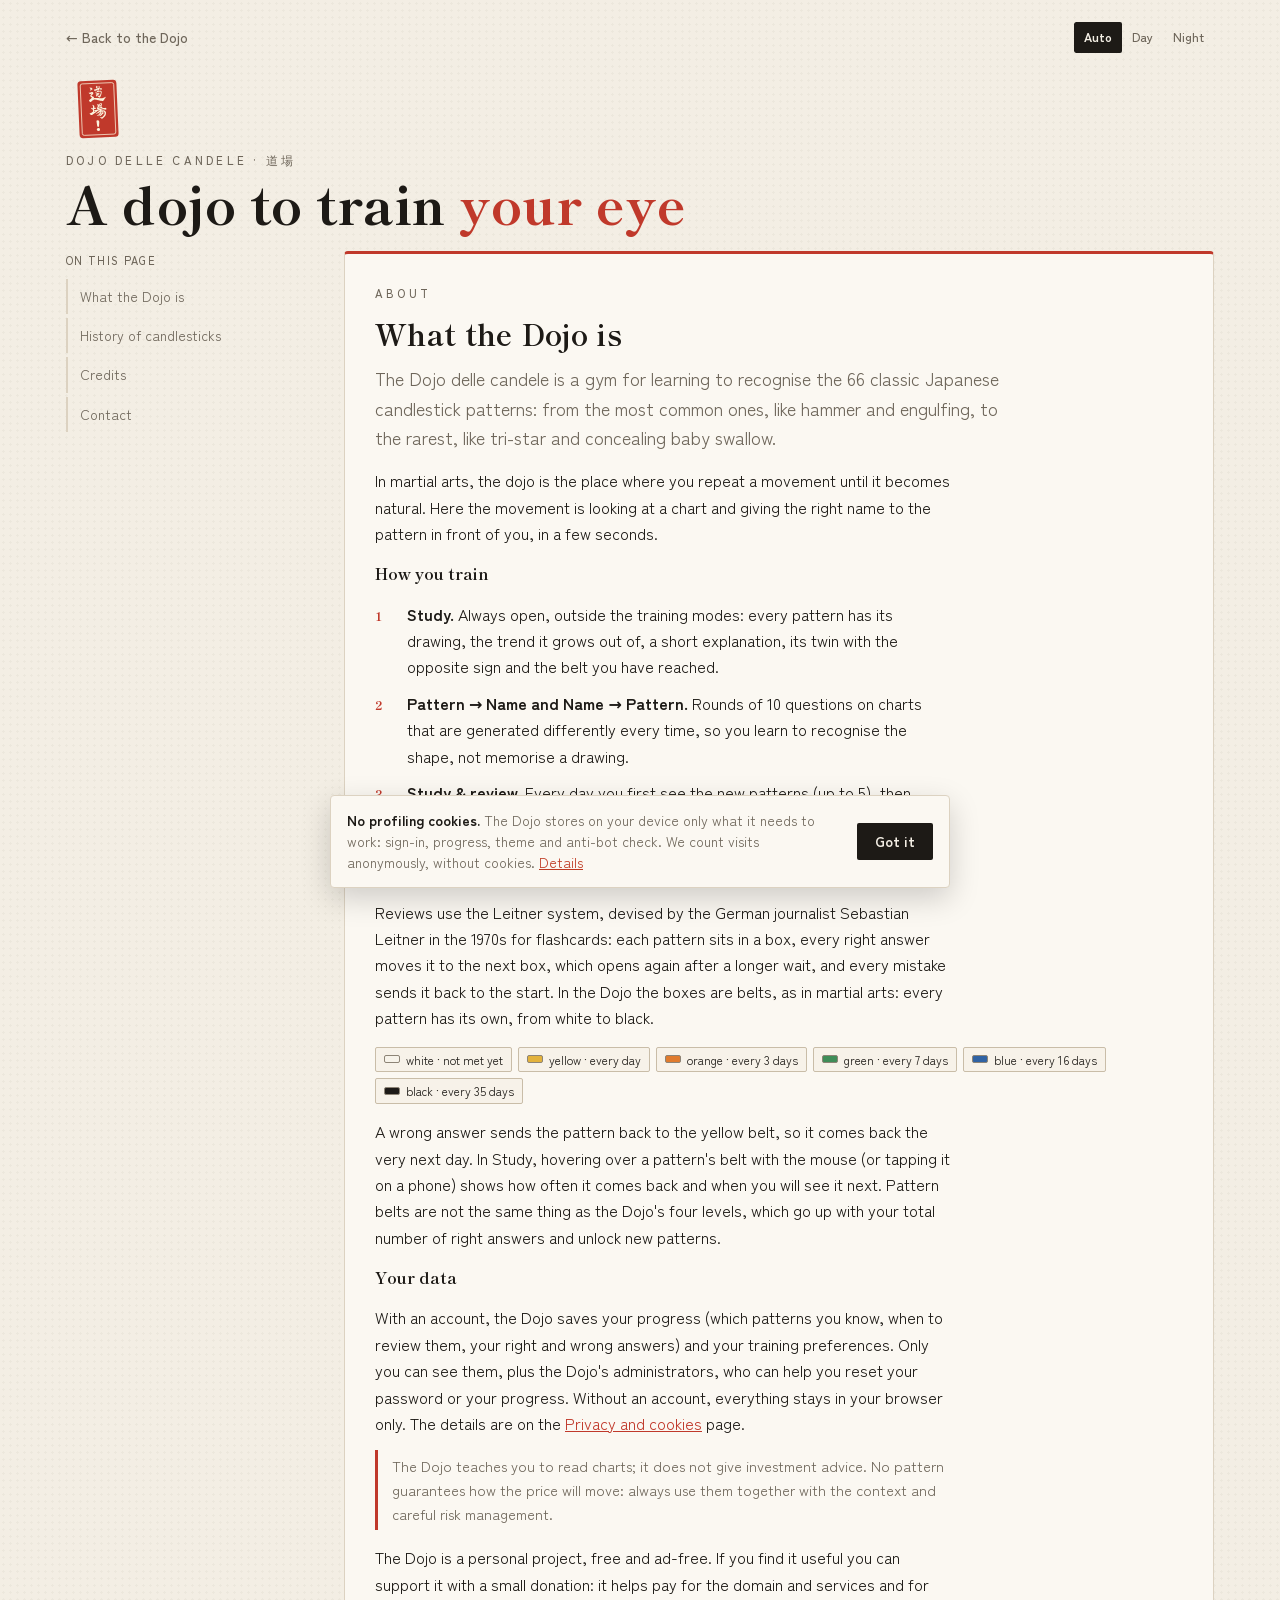
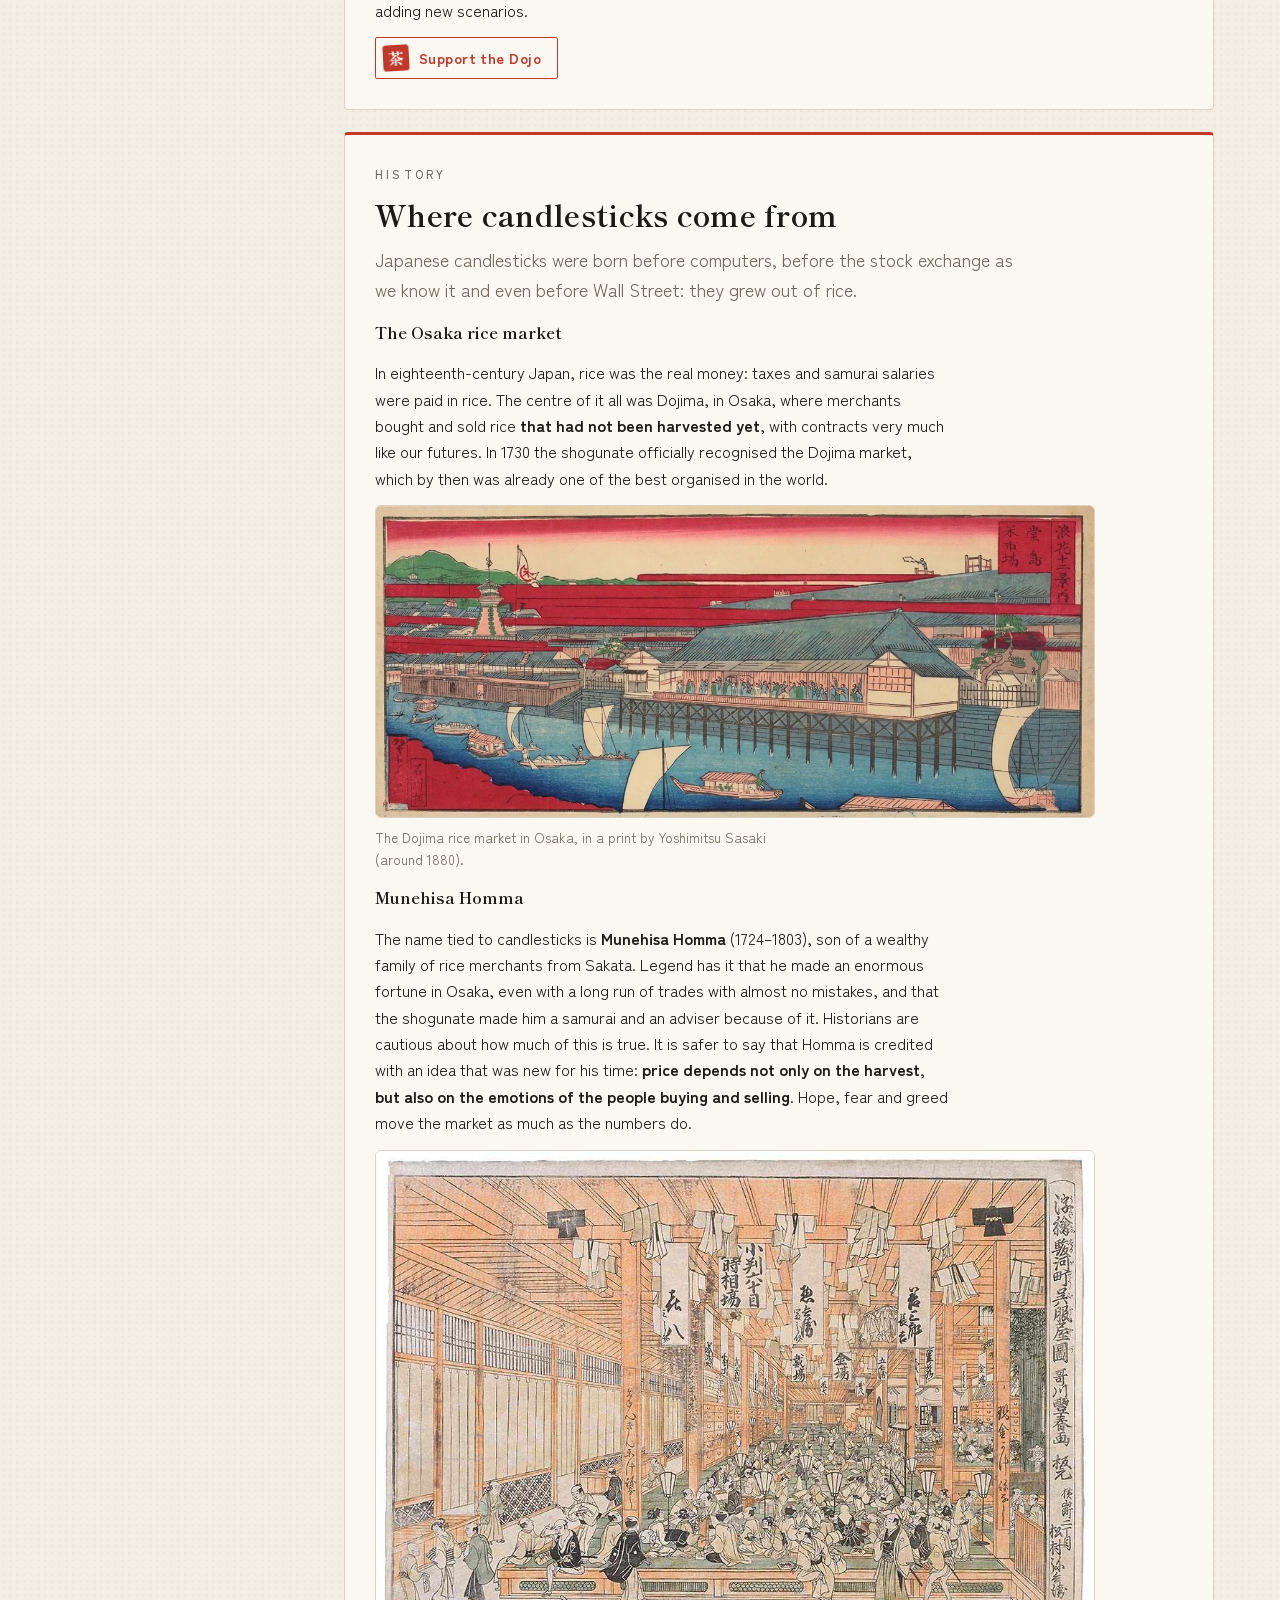
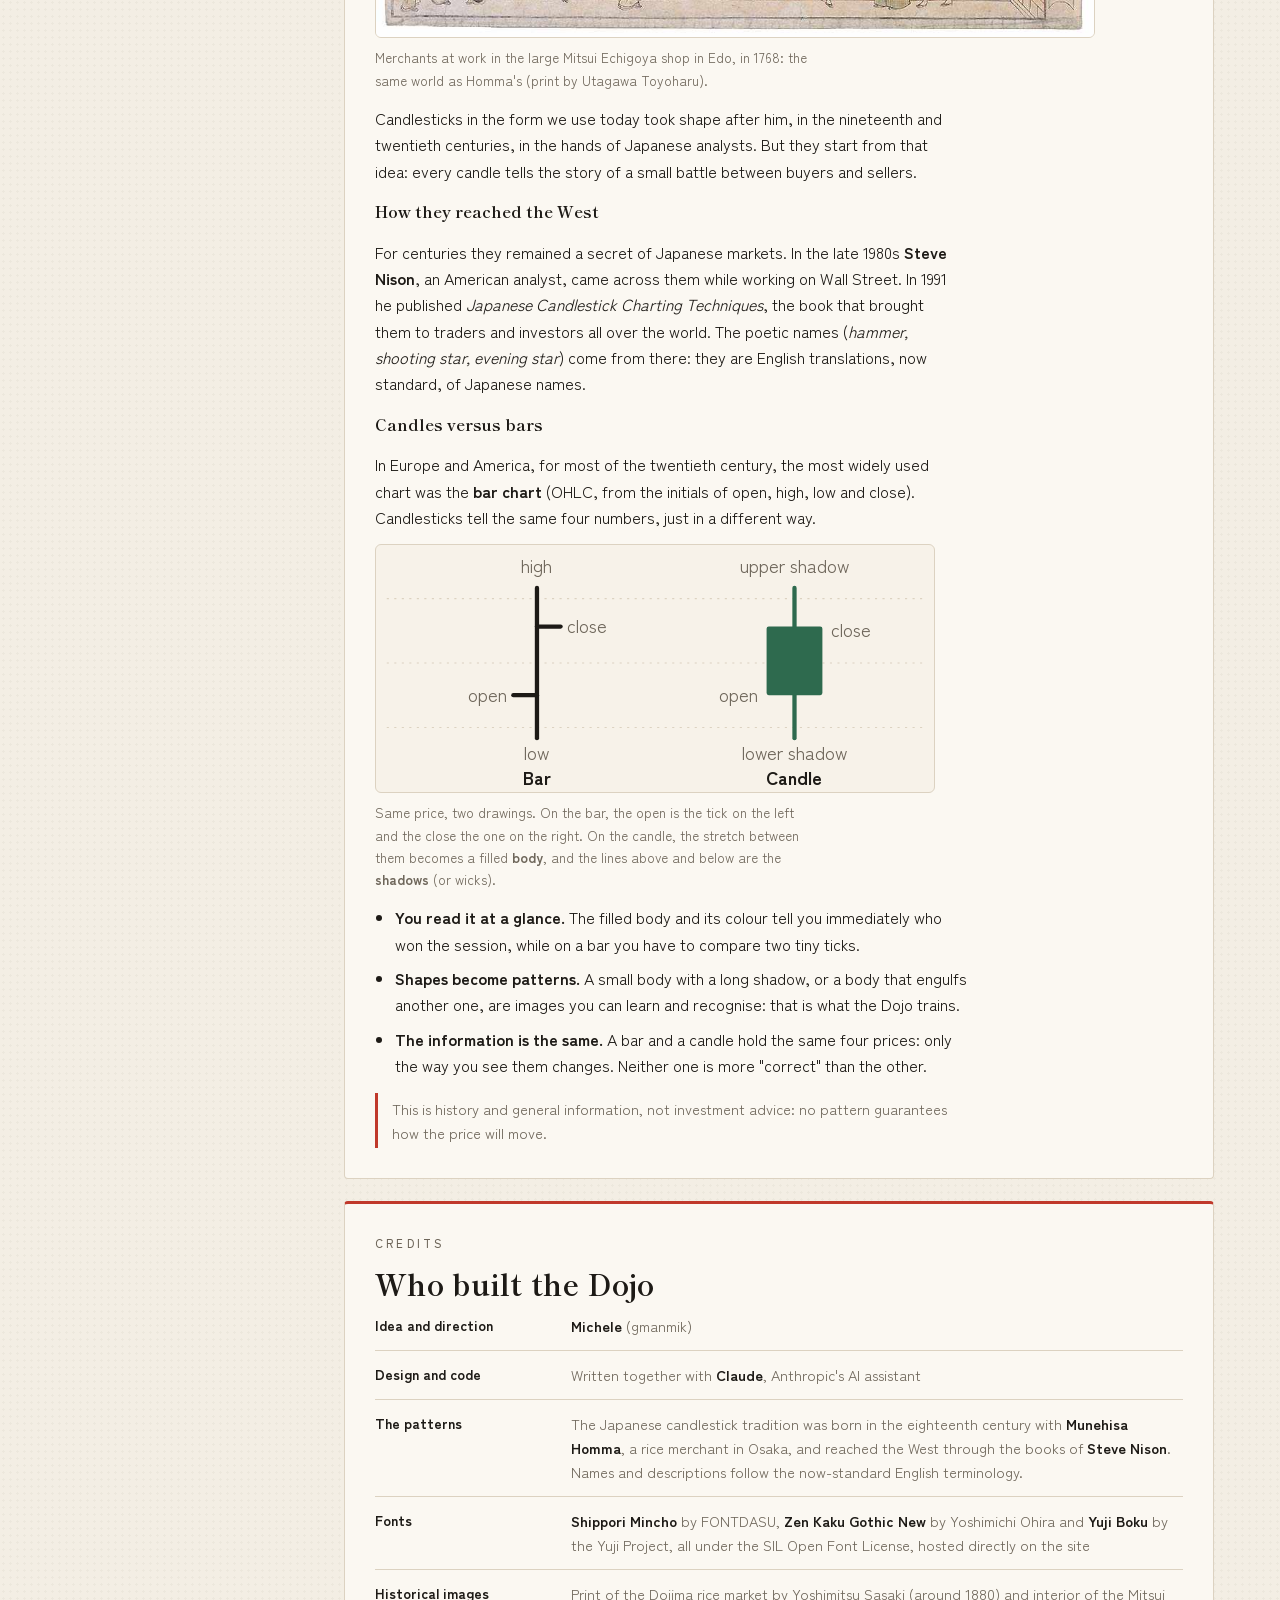
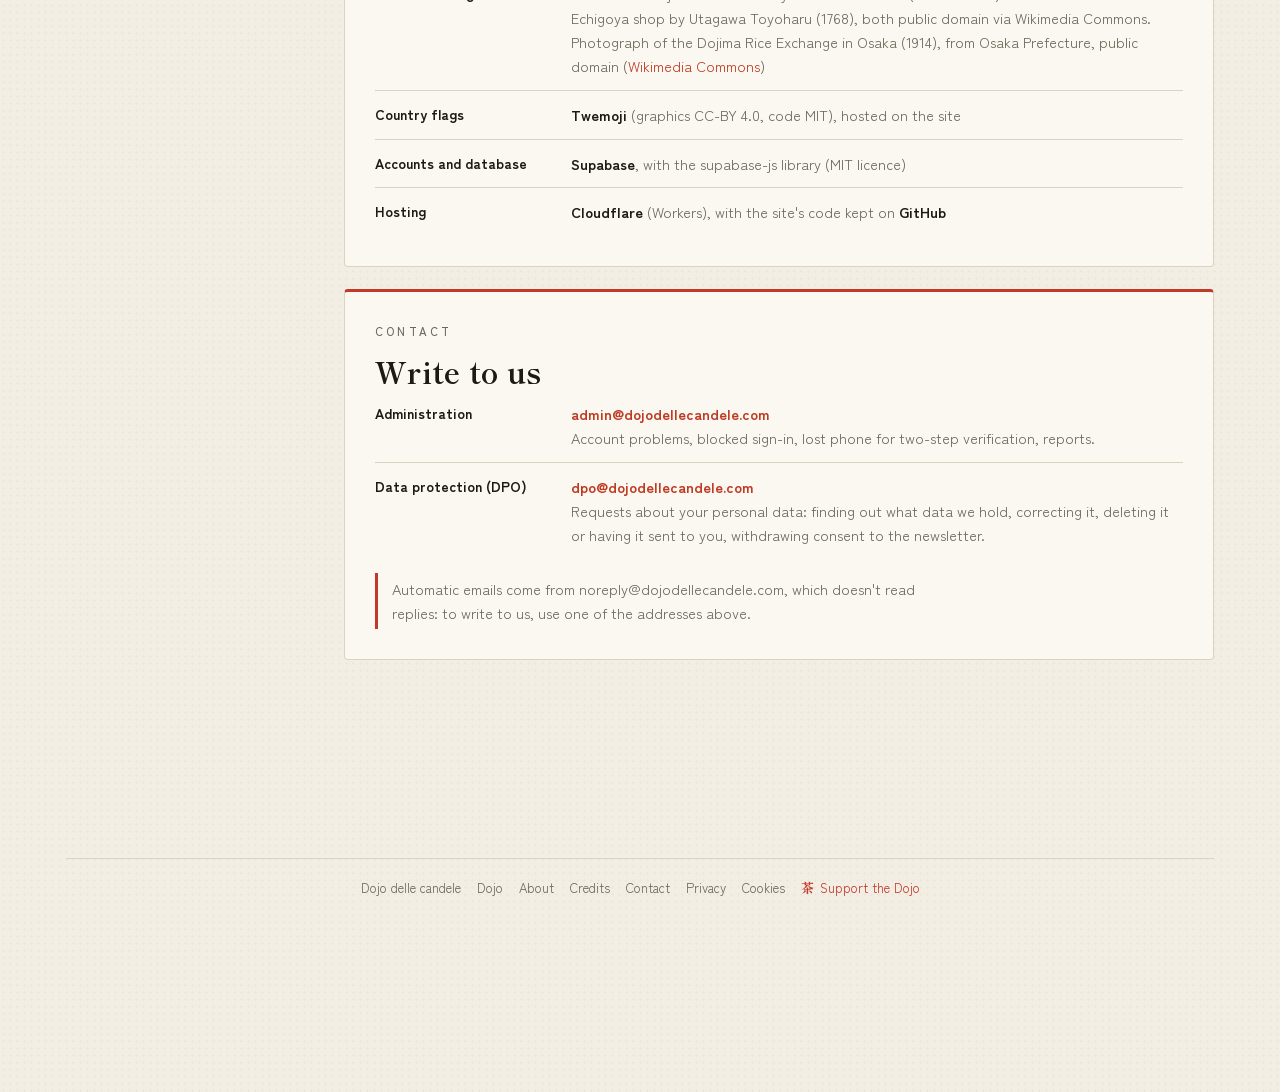
==== commit 6affc0dc: "Rinforzo positivo: kanji in Yuji Boku (crediti in About), via le tavolette, coriandoli leggeri a ogn" ====
--- a/about.html
+++ b/about.html
@@ -252,7 +252,7 @@
       <div><dt>Idea e direzione</dt><dd><b>Michele</b> (gmanmik)</dd></div>
       <div><dt>Progetto e codice</dt><dd>Scritto insieme a <b>Claude</b>, l'assistente di Anthropic</dd></div>
       <div><dt>Le formazioni</dt><dd>La tradizione delle candele giapponesi nasce nel Settecento con <b>Munehisa Homma</b>, mercante di riso a Osaka, ed è arrivata in Occidente con i libri di <b>Steve Nison</b>. Nomi e descrizioni seguono la terminologia inglese ormai standard.</dd></div>
-      <div><dt>Caratteri</dt><dd><b>Shippori Mincho</b> di FONTDASU e <b>Zen Kaku Gothic New</b> di Yoshimichi Ohira, entrambi con licenza SIL Open Font License, ospitati direttamente sul sito</dd></div>
+      <div><dt>Caratteri</dt><dd><b>Shippori Mincho</b> di FONTDASU, <b>Zen Kaku Gothic New</b> di Yoshimichi Ohira e <b>Yuji Boku</b> del Yuji Project, tutti con licenza SIL Open Font License, ospitati direttamente sul sito</dd></div>
       <div><dt>Immagini storiche</dt><dd>Stampa del mercato del riso di Dojima di Yoshimitsu Sasaki (1880 circa) e interno del negozio Mitsui Echigoya di Utagawa Toyoharu (1768), entrambe di pubblico dominio via Wikimedia Commons. Fotografia della Borsa del riso di Dojima a Osaka (1914), dalla Prefettura di Osaka, in pubblico dominio (<a href="https://commons.wikimedia.org/wiki/File:OsakaRiceMarket.jpg" rel="noopener noreferrer" target="_blank">Wikimedia Commons</a>)</dd></div>
       <div><dt>Bandiere dei paesi</dt><dd><b>Twemoji</b> (grafica CC-BY 4.0, codice MIT), ospitate sul sito</dd></div>
       <div><dt>Account e database</dt><dd><b>Supabase</b>, con la libreria supabase-js (licenza MIT)</dd></div>
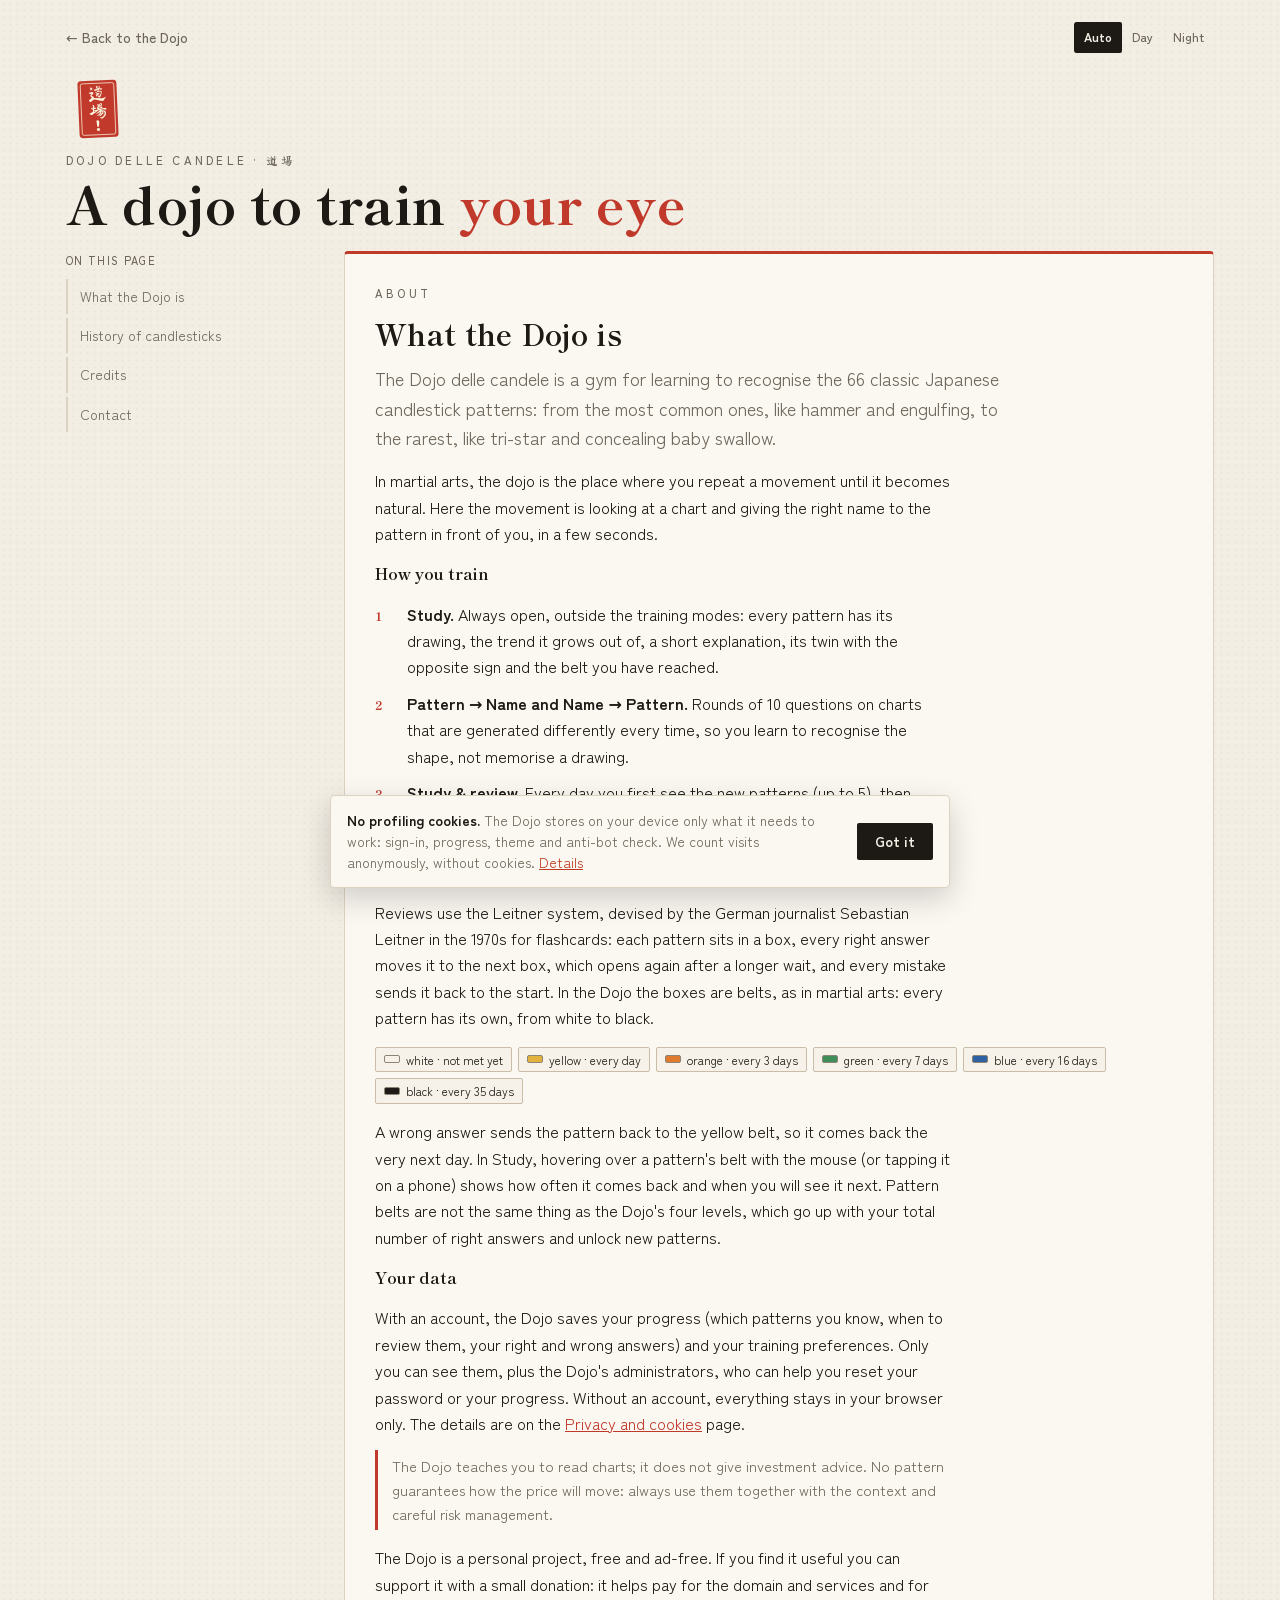
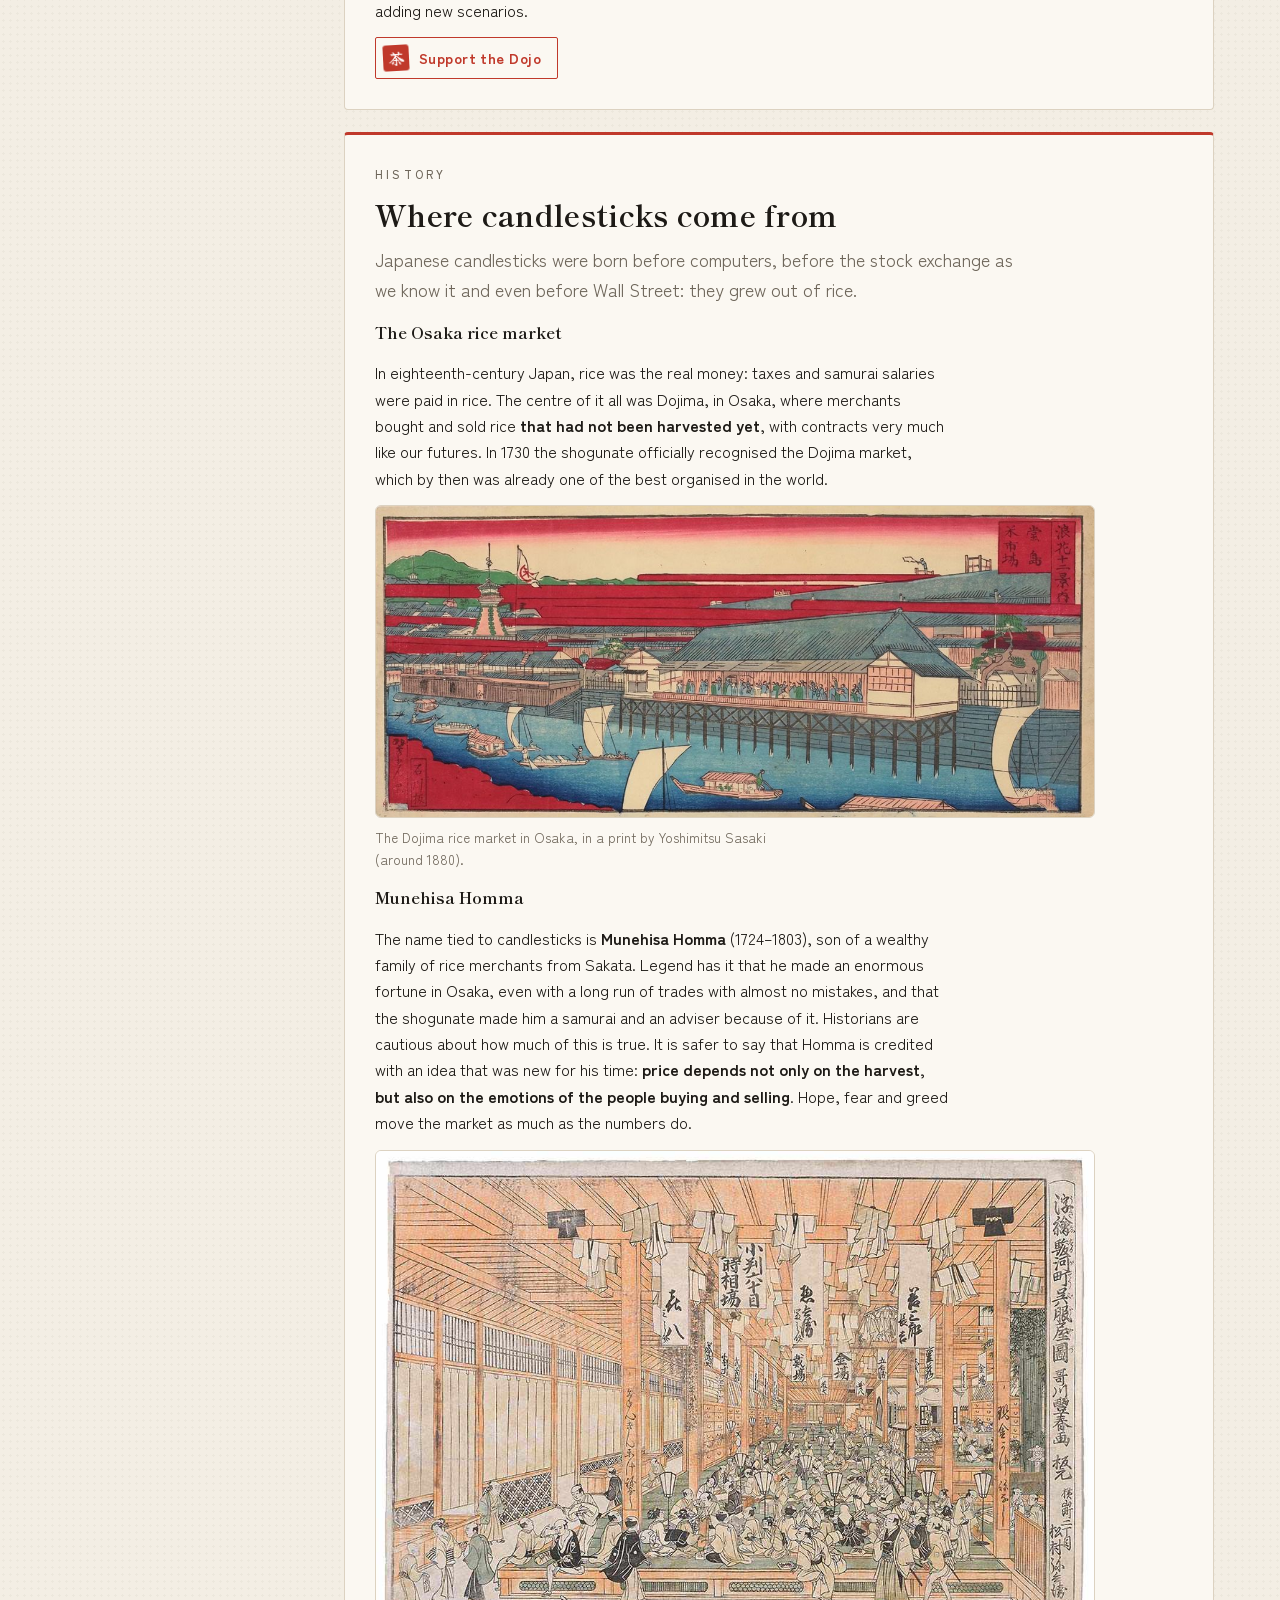
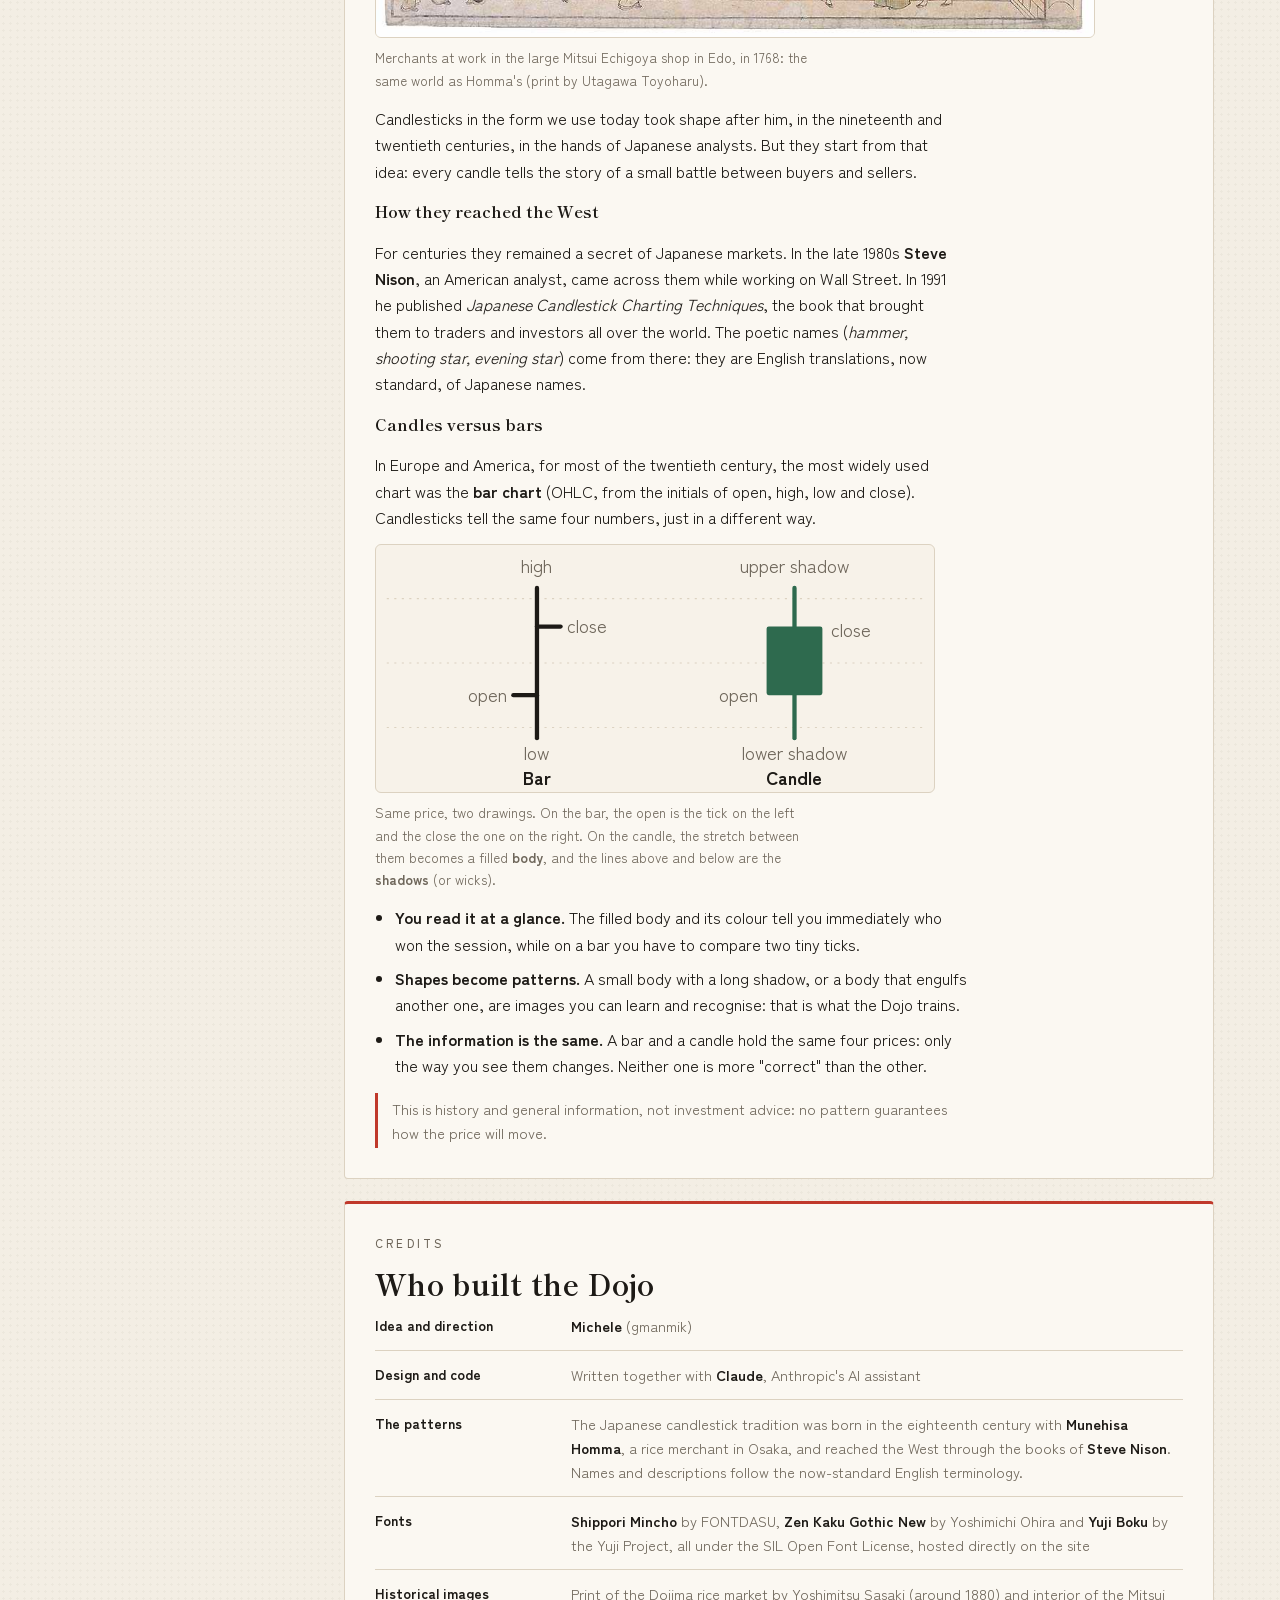
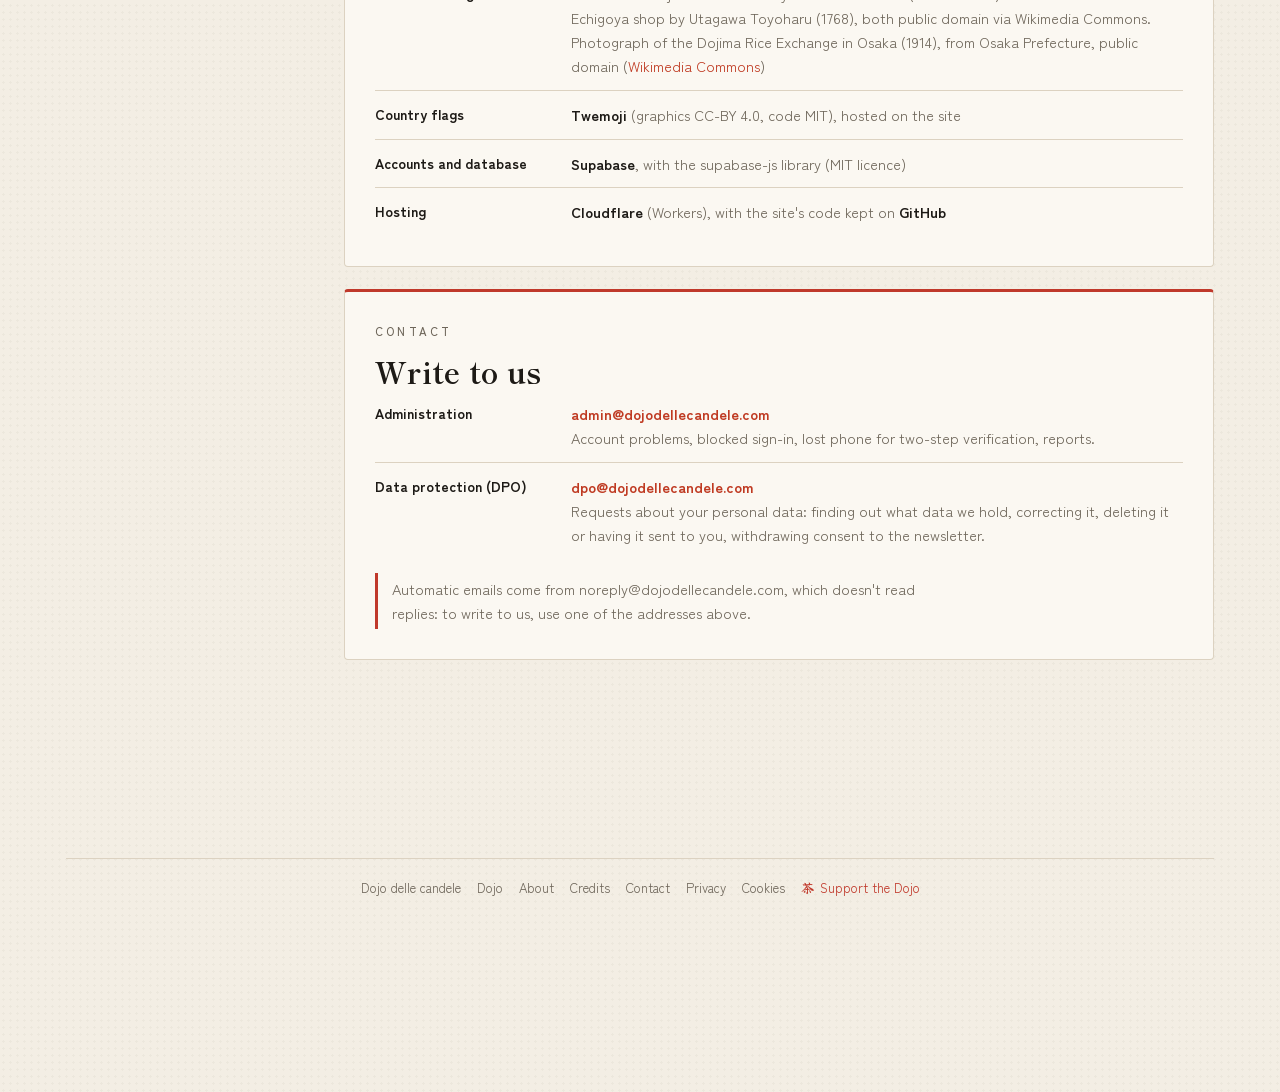
==== commit ab9571f5: "Anteprima 51 (non pubblicata): giapponese in Yuji Boku, carta chiara al passaggio del mouse, bugfix " ====
--- a/about.html
+++ b/about.html
@@ -16,26 +16,9 @@
 <link rel="stylesheet" href="pagine-larghe.css">
 <style>
 /* Layout: one reading column on the dojo's chart-paper; two chapters, About and Crediti. */
-:root{
-  color-scheme:light;
-  --paper:#F1F4F0; --grid:rgba(24,48,36,.055); --card:#FFFFFF; --well:#FAFBF9;
-  --ink:#17201C; --muted:#5A6660; --line:#D7DDD8;
-  --bull:#12875C; --bull-soft:#DCF0E5; --bear:#CF3F48;
-  --accent:#2C46A6; --accent-soft:#E2E7F7; --hl-line:#D9B54A;
-  --display:"Young Serif", Georgia, "Times New Roman", serif;
-  --body:"Figtree", system-ui, -apple-system, "Segoe UI", sans-serif;
-  --mono:"IBM Plex Mono", ui-monospace, Menlo, Consolas, monospace;
-}
-@media (prefers-color-scheme: dark){:root:not([data-theme="light"]){
-  --paper:#111714; --grid:rgba(200,230,215,.05); --card:#19211D; --well:#151C18;
-  --ink:#E5ECE8; --muted:#9AA8A1; --line:#2B3530;
-  --bull:#33C487; --bull-soft:#173427; --bear:#F2696F;
-  --accent:#93A8FF; --accent-soft:#222B48; --hl-line:#9C8233; color-scheme:dark}}
-:root[data-theme="dark"]{
-  --paper:#111714; --grid:rgba(200,230,215,.05); --card:#19211D; --well:#151C18;
-  --ink:#E5ECE8; --muted:#9AA8A1; --line:#2B3530;
-  --bull:#33C487; --bull-soft:#173427; --bear:#F2696F;
-  --accent:#93A8FF; --accent-soft:#222B48; --hl-line:#9C8233; color-scheme:dark}
+:root{color-scheme:light}
+@media (prefers-color-scheme: dark){:root:not([data-theme="light"]){color-scheme:dark}}
+:root[data-theme="dark"]{color-scheme:dark}
 *{box-sizing:border-box}
 html{padding-top:env(safe-area-inset-top,0px);padding-bottom:env(safe-area-inset-bottom,0px)}
 body{margin:0;background:var(--paper);color:var(--ink);font-family:var(--body);font-size:16px;line-height:1.6;
--- a/fonts.css
+++ b/fonts.css
@@ -107,12 +107,61 @@
   src: url(font-zen-kaku-gothic-new-latin-700.woff2) format('woff2');
   unicode-range: U+0000-00FF, U+0131, U+0152-0153, U+02BB-02BC, U+02C6, U+02DA, U+02DC, U+0304, U+0308, U+0329, U+2000-206F, U+20AC, U+2122, U+2191, U+2193, U+2212, U+2215, U+FEFF, U+FFFD;
 }
-/* kanji */
+/* Giapponese: ovunque compaia (cha, dojo, i kanji della festa) si usa Yuji Boku (The Yuji Project Authors, SIL Open Font License).
+   Il file contiene solo i 14 kanji qui sotto e si aggancia ai caratteri del sito con unicode-range (un blocco per ogni peso usato, perche' Chrome non mescola pesi diversi): il resto del testo non cambia. */
+@font-face {
+  font-family: 'Shippori Mincho';
+  font-style: normal;
+  font-weight: 500;
+  font-display: swap;
+  src: url(font-yuji-boku.woff2) format('woff2');
+  unicode-range: U+4E00, U+4E09, U+4E2D, U+4E8C, U+4E94, U+516D, U+5341, U+5409, U+56DB, U+5834, U+5927, U+5C0F, U+8336, U+9053;
+}
+@font-face {
+  font-family: 'Shippori Mincho';
+  font-style: normal;
+  font-weight: 700;
+  font-display: swap;
+  src: url(font-yuji-boku.woff2) format('woff2');
+  unicode-range: U+4E00, U+4E09, U+4E2D, U+4E8C, U+4E94, U+516D, U+5341, U+5409, U+56DB, U+5834, U+5927, U+5C0F, U+8336, U+9053;
+}
 @font-face {
   font-family: 'Shippori Mincho';
   font-style: normal;
   font-weight: 800;
   font-display: swap;
-  src: url(font-shippori-mincho-kanji.woff2) format('woff2');
-  unicode-range: U+4e00, U+4e09, U+4e8c, U+4e94, U+516d, U+56db, U+5834, U+8336, U+9053;
+  src: url(font-yuji-boku.woff2) format('woff2');
+  unicode-range: U+4E00, U+4E09, U+4E2D, U+4E8C, U+4E94, U+516D, U+5341, U+5409, U+56DB, U+5834, U+5927, U+5C0F, U+8336, U+9053;
 }
+@font-face {
+  font-family: 'Zen Kaku Gothic New';
+  font-style: normal;
+  font-weight: 400;
+  font-display: swap;
+  src: url(font-yuji-boku.woff2) format('woff2');
+  unicode-range: U+4E00, U+4E09, U+4E2D, U+4E8C, U+4E94, U+516D, U+5341, U+5409, U+56DB, U+5834, U+5927, U+5C0F, U+8336, U+9053;
+}
+@font-face {
+  font-family: 'Zen Kaku Gothic New';
+  font-style: normal;
+  font-weight: 500;
+  font-display: swap;
+  src: url(font-yuji-boku.woff2) format('woff2');
+  unicode-range: U+4E00, U+4E09, U+4E2D, U+4E8C, U+4E94, U+516D, U+5341, U+5409, U+56DB, U+5834, U+5927, U+5C0F, U+8336, U+9053;
+}
+@font-face {
+  font-family: 'Zen Kaku Gothic New';
+  font-style: normal;
+  font-weight: 700;
+  font-display: swap;
+  src: url(font-yuji-boku.woff2) format('woff2');
+  unicode-range: U+4E00, U+4E09, U+4E2D, U+4E8C, U+4E94, U+516D, U+5341, U+5409, U+56DB, U+5834, U+5927, U+5C0F, U+8336, U+9053;
+}
+@font-face {
+  font-family: 'Yuji Boku';
+  font-style: normal;
+  font-weight: 400;
+  font-display: swap;
+  src: url(font-yuji-boku.woff2) format('woff2');
+  unicode-range: U+4E00, U+4E09, U+4E2D, U+4E8C, U+4E94, U+516D, U+5341, U+5409, U+56DB, U+5834, U+5927, U+5C0F, U+8336, U+9053;
+}
--- a/tasti-hover.css
+++ b/tasti-hover.css
@@ -7,7 +7,8 @@
 .btn,.opt,.mode,.support,.linkbtn,.back,.seg button,.fig{transition:transform .15s ease,filter .15s ease,background-color .15s,color .15s}
 @media (hover:hover){
   .btn:hover:not(:disabled),.opt:hover:not(:disabled),.support:hover,.seg button:hover,.linkbtn:hover,.fig:hover{transform:scale(1.04);filter:var(--hover-tint)}
-  .mode:hover{transform:scale(1.015);filter:var(--hover-tint)}
+  /* le carte delle modalità non si scuriscono: il filtro ingrigiva anche il riquadro «Le prossime formazioni» (Michele 31/10: di giorno lo vuole chiaro) */
+  .mode:hover{transform:scale(1.015)}
 }
 .btn:active:not(:disabled),.opt:active:not(:disabled){transform:scale(.98)}
 @media (prefers-reduced-motion: reduce){.btn,.opt,.mode,.support,.linkbtn,.back,.seg button,.fig{transition:none}
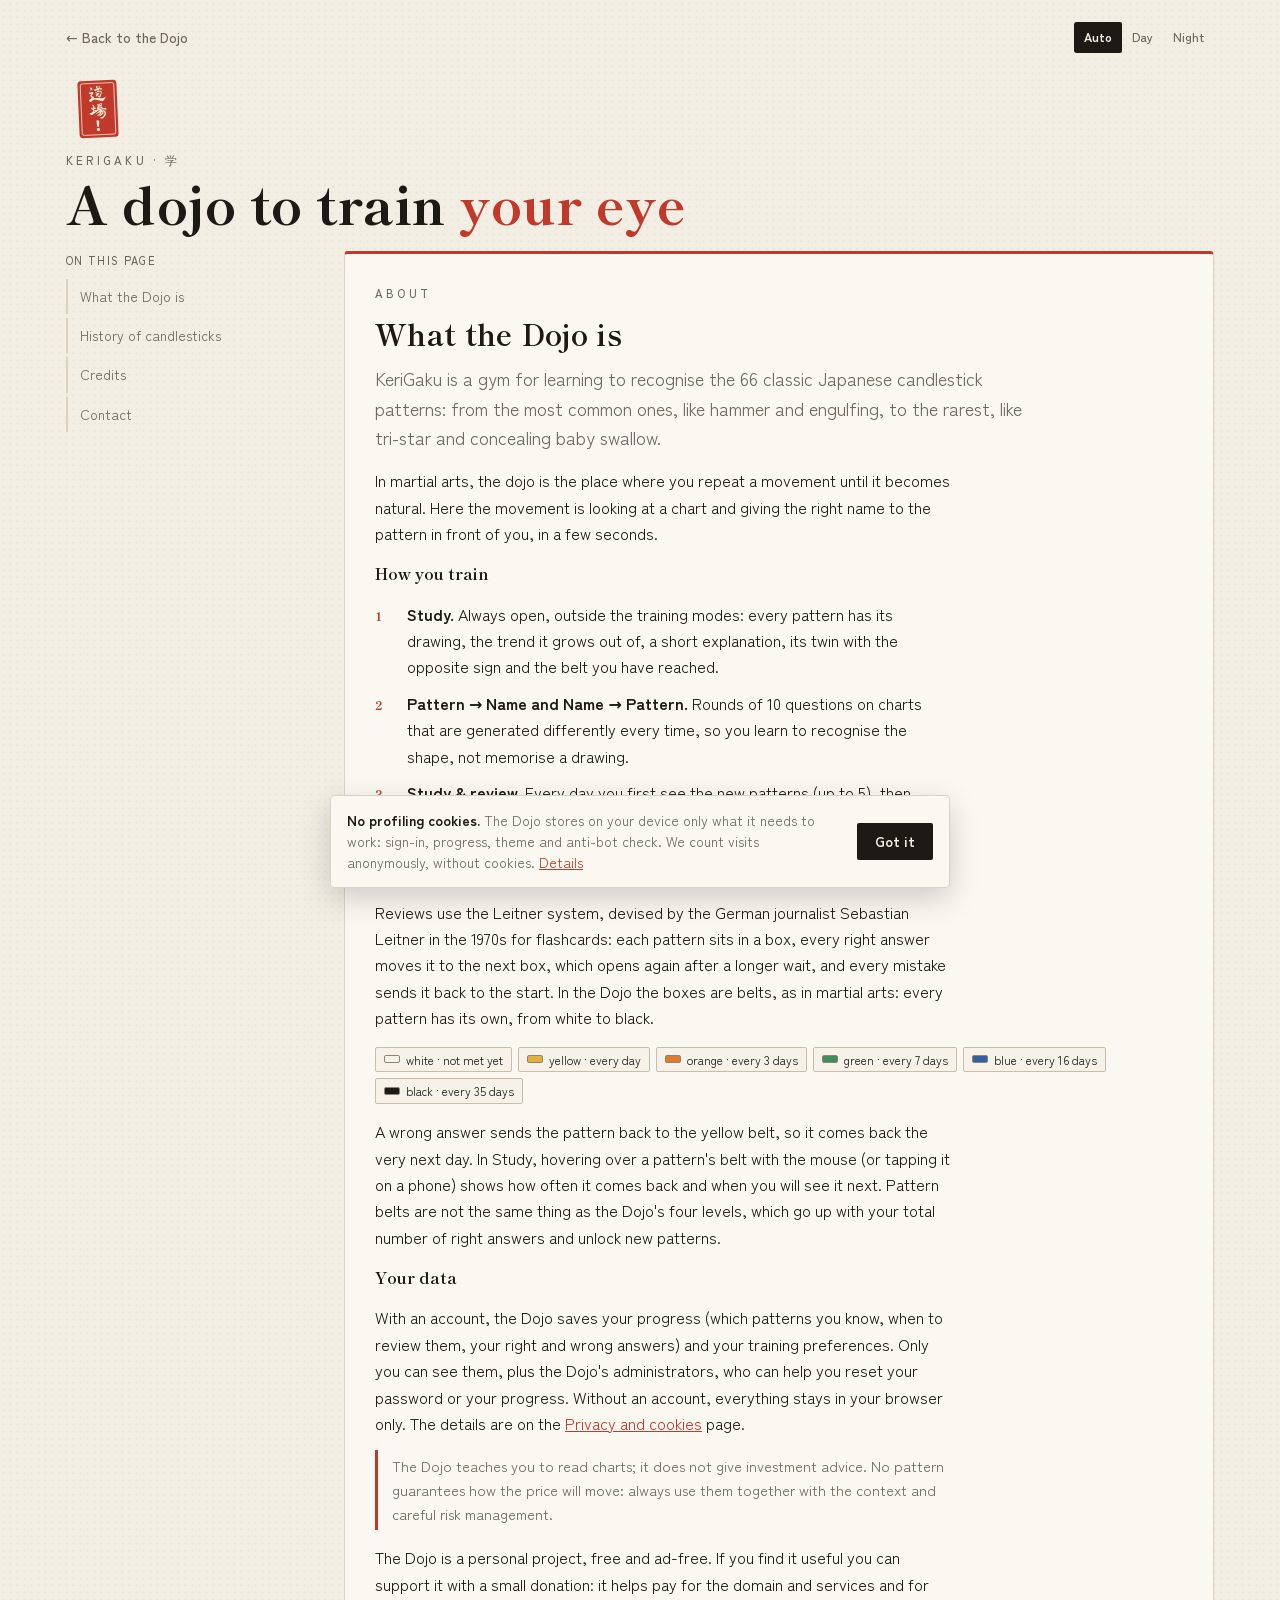
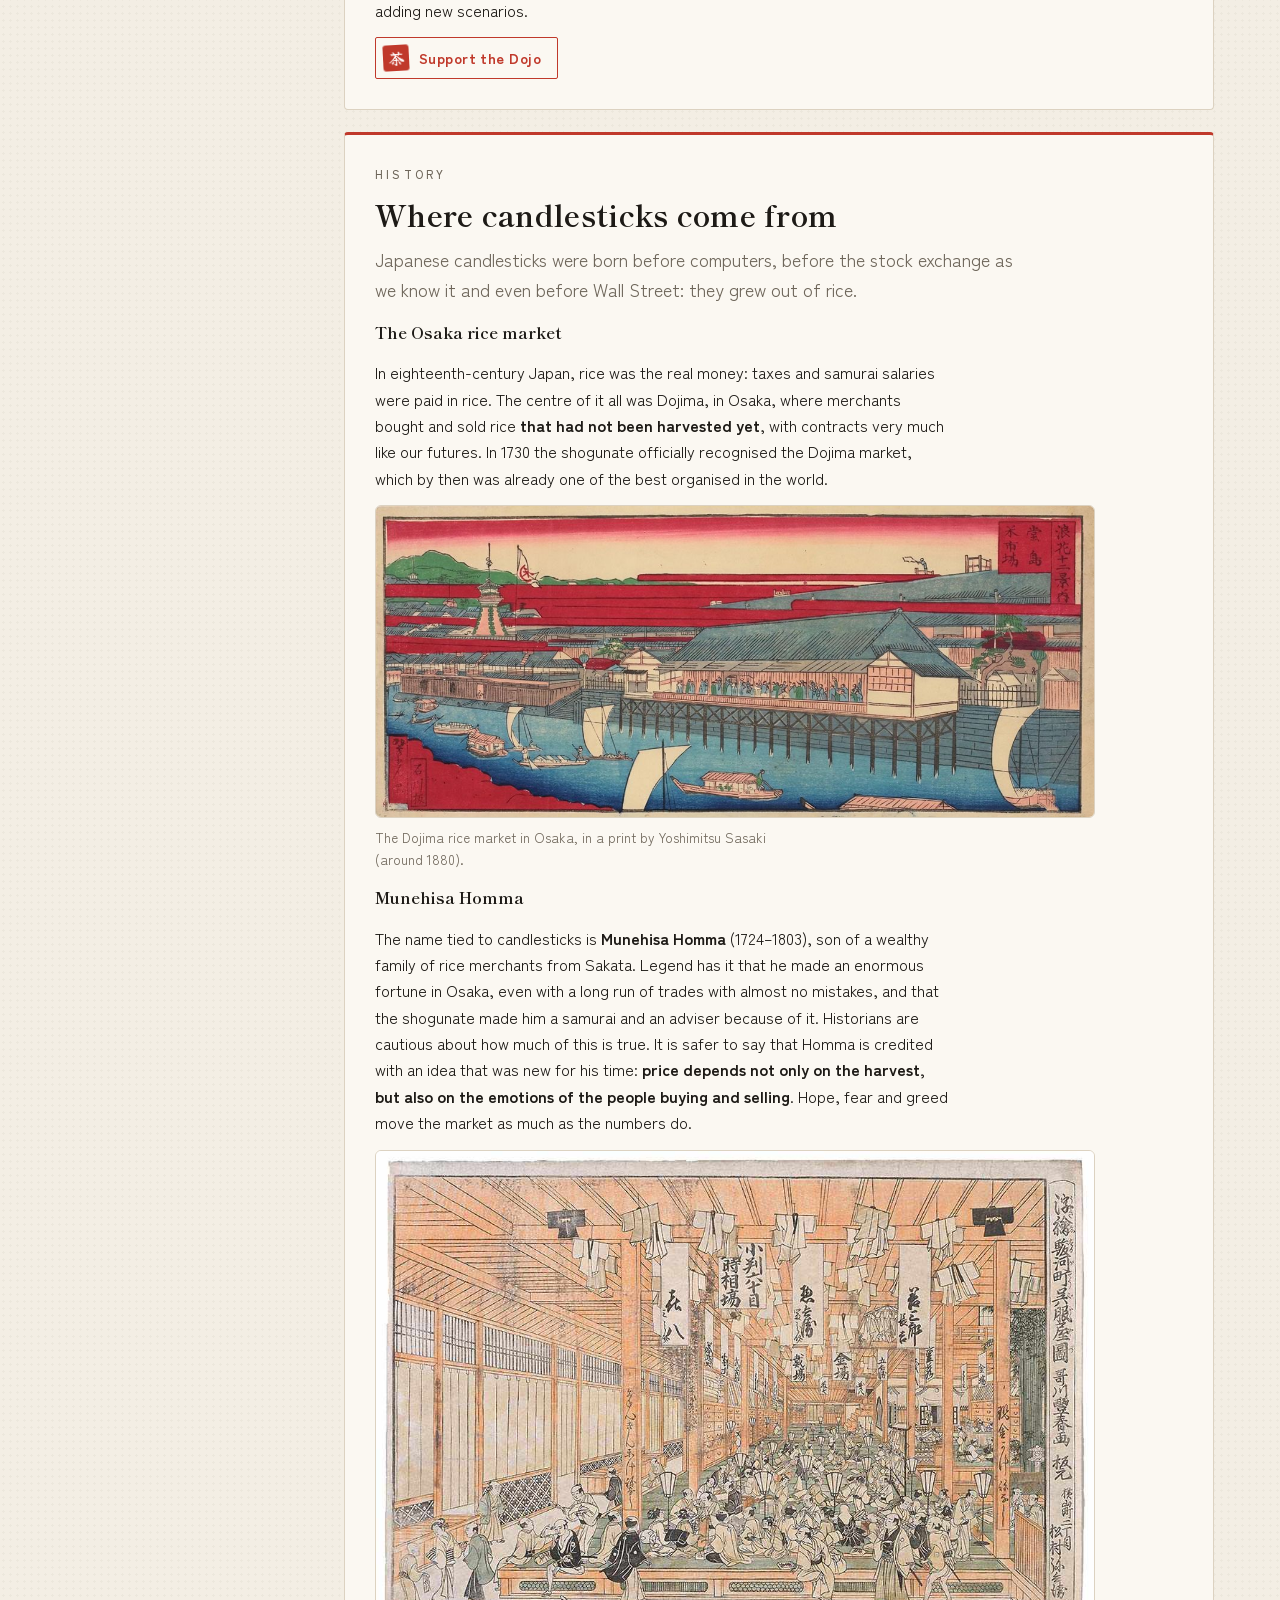
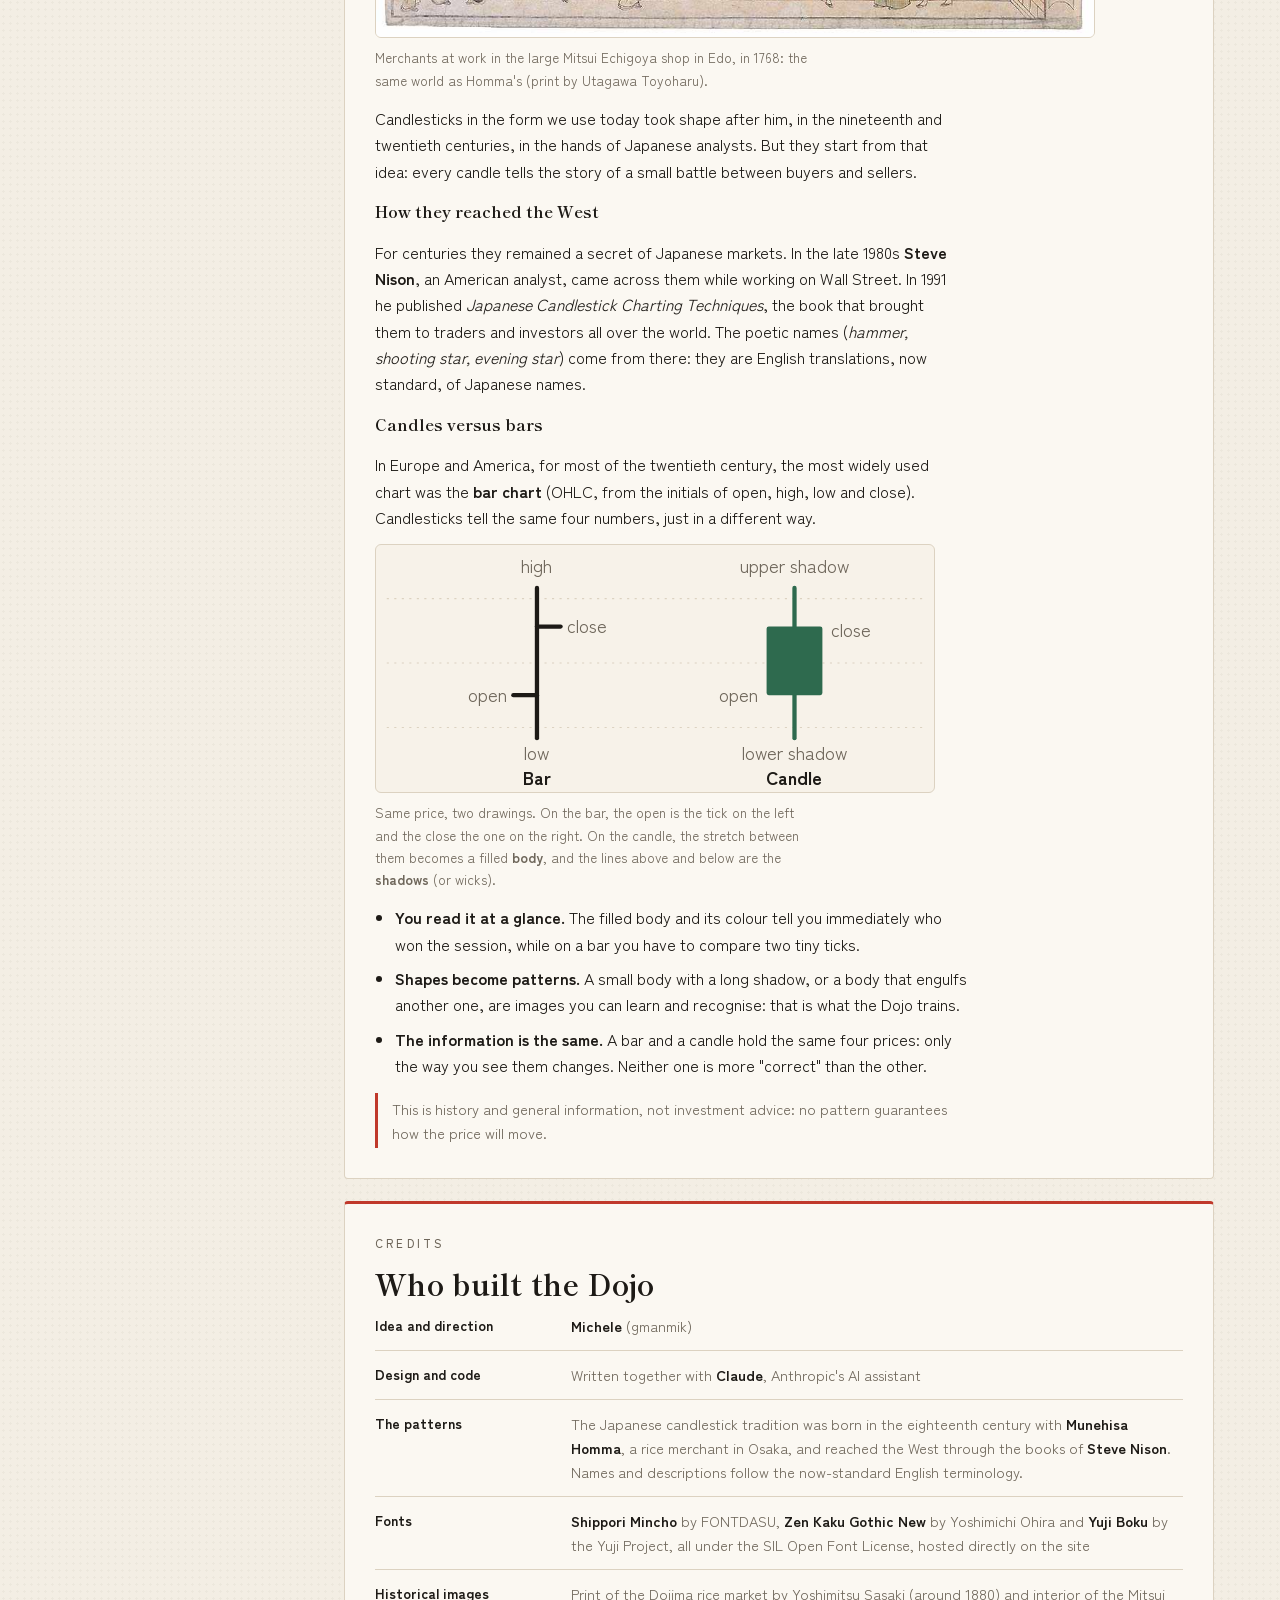
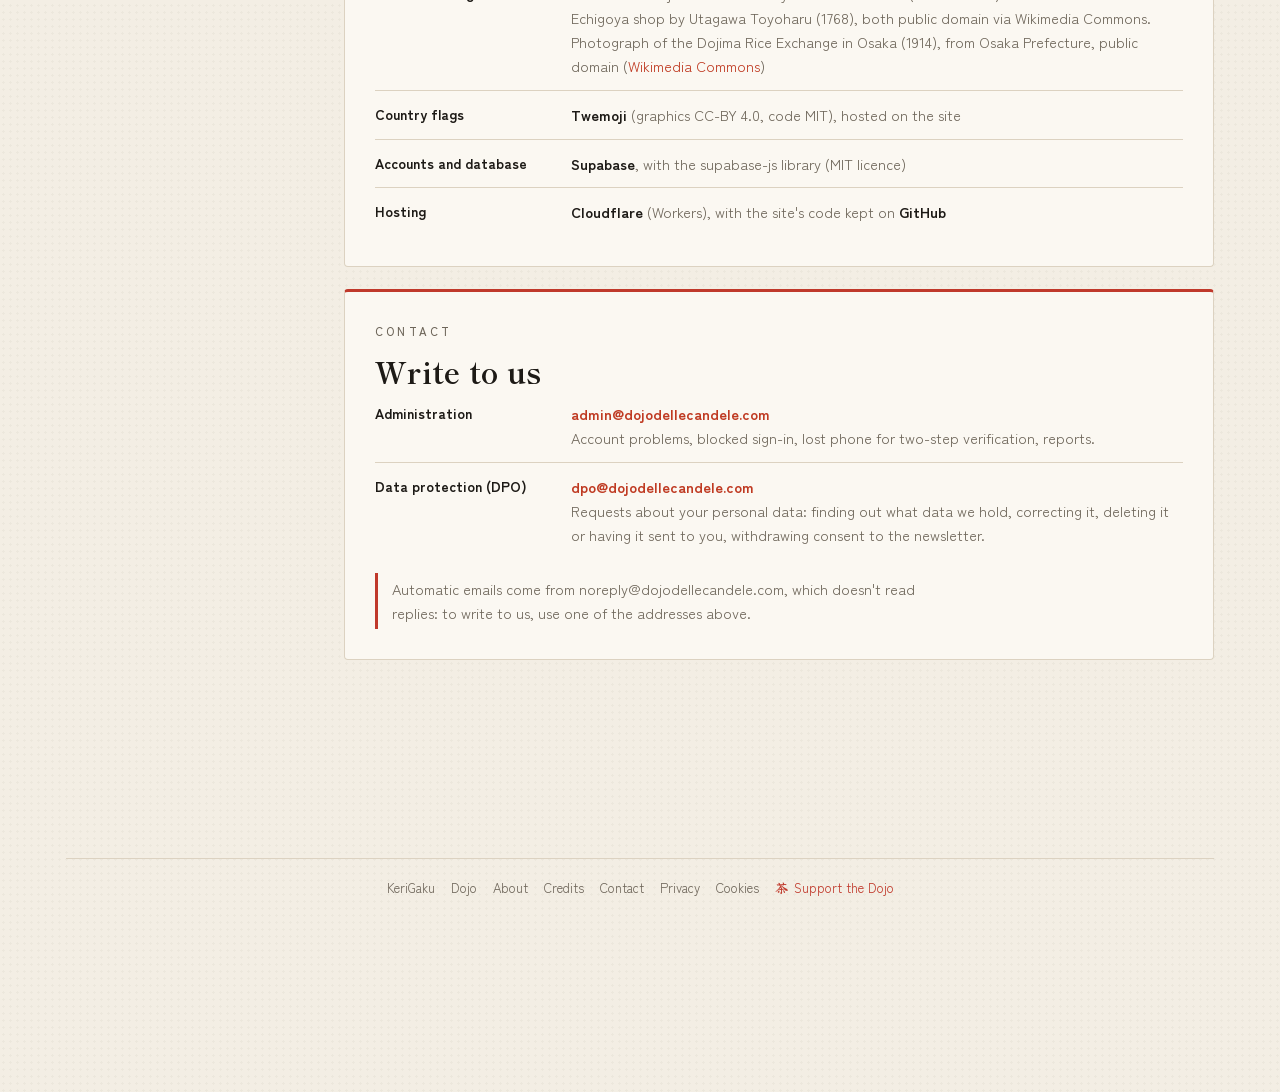
==== commit d27c217d: "Nome KeriGaku al posto di «Dojo delle candele» in pagine, titoli, manifest e lingue Co-Authored-By: " ====
--- a/about.html
+++ b/about.html
@@ -5,8 +5,8 @@
 <script src="theme-init.js"></script>
 <script src="lingua.js"></script>
 <meta name="viewport" content="width=device-width,initial-scale=1,viewport-fit=cover">
-<title>Dojo delle candele · About e crediti</title>
-<meta name="description" content="Cos'è il Dojo delle candele, come funziona e chi ha contribuito.">
+<title>KeriGaku · About e crediti</title>
+<meta name="description" content="Cos'è KeriGaku, come funziona e chi ha contribuito.">
 <link rel="icon" href="favicon.svg" type="image/svg+xml">
 <link rel="icon" href="favicon-32.png" sizes="32x32" type="image/png">
 <link rel="apple-touch-icon" href="apple-touch-icon.png">
@@ -161,7 +161,7 @@
 
   <header>
     <img src="logo.svg" alt="" height="64" style="display:block;margin-bottom:10px;width:auto">
-    <div class="eyebrow">Dojo delle candele · 道場</div>
+    <div class="eyebrow">KeriGaku · 学</div>
     <h1>Un dojo per allenare <em>l'occhio</em></h1>
   </header>
 
@@ -169,7 +169,7 @@
   <section class="chapter" id="about">
     <div class="eyebrow">About</div>
     <h2>Cos'è il Dojo</h2>
-    <p class="lead">Il Dojo delle candele è una palestra per imparare a riconoscere le 66 formazioni classiche dei grafici a candele giapponesi: dalle più comuni, come hammer ed engulfing, alle più rare, come tri-star e concealing baby swallow.</p>
+    <p class="lead">KeriGaku è una palestra per imparare a riconoscere le 66 formazioni classiche dei grafici a candele giapponesi: dalle più comuni, come hammer ed engulfing, alle più rare, come tri-star e concealing baby swallow.</p>
     <p>Nelle arti marziali il dojo è il luogo dove si ripete un gesto finché diventa naturale. Qui il gesto è guardare un grafico e dare il nome giusto alla formazione che hai davanti, in pochi secondi.</p>
 
     <h3>Come si allena</h3>
@@ -253,7 +253,7 @@
     <p class="note">Le email automatiche arrivano da noreply@dojodellecandele.com, che non legge le risposte: per scriverci usa uno degli indirizzi qui sopra.</p>
   </section>
 
-  <footer class="sitefoot"><span>Dojo delle candele</span><a href="./">Dojo</a><a href="#about">About</a><a href="#crediti">Crediti</a><a href="#contatti">Contatti</a><a href="privacy.html">Privacy</a><a href="privacy.html#cookie">Cookie</a><a class="foot-support" href="https://paypal.me/Gmanmik" target="_blank" rel="noopener noreferrer"><span class="cha" aria-hidden="true">茶</span>Sostieni il Dojo</a></footer>
+  <footer class="sitefoot"><span>KeriGaku</span><a href="./">Dojo</a><a href="#about">About</a><a href="#crediti">Crediti</a><a href="#contatti">Contatti</a><a href="privacy.html">Privacy</a><a href="privacy.html#cookie">Cookie</a><a class="foot-support" href="https://paypal.me/Gmanmik" target="_blank" rel="noopener noreferrer"><span class="cha" aria-hidden="true">茶</span>Sostieni il Dojo</a></footer>
 </div>
 <script src="theme.js"></script>
 <script src="cookie.js" defer></script>
